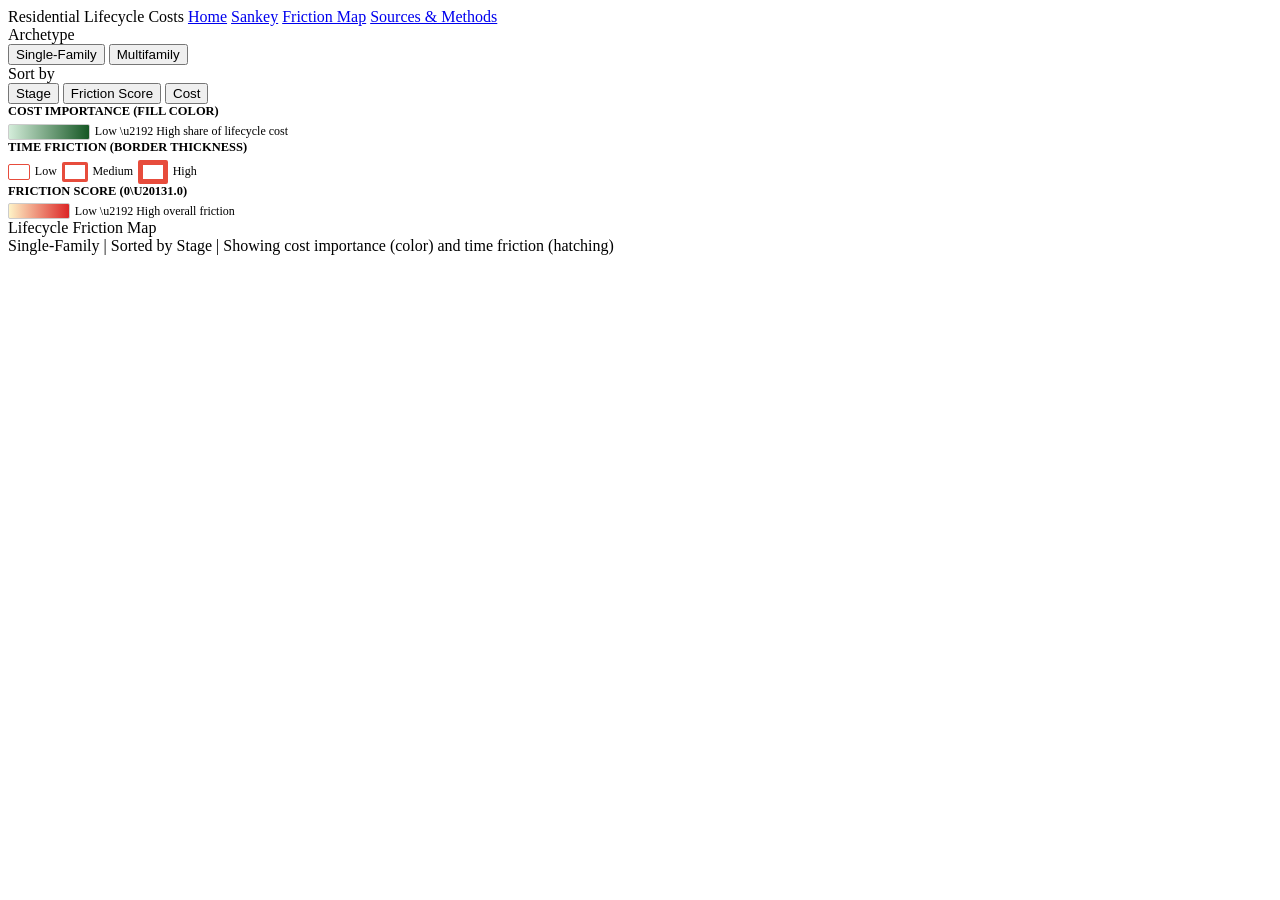
==== friction.html @ 0249438c "Add files via upload" ====
<!DOCTYPE html>
<html lang="en">
<head>
<meta charset="UTF-8">
<meta name="viewport" content="width=device-width, initial-scale=1.0">
<title>Lifecycle Friction Map | Residential Lifecycle Cost Explorer</title>
<link rel="stylesheet" href="assets/styles.css">
<style>
  .friction-wrapper { overflow-x: auto; }
  .friction-svg text { font-family: 'Segoe UI', system-ui, sans-serif; }
  .cell-rect { stroke: #fff; stroke-width: 1.5; cursor: pointer; transition: all 0.15s; }
  .cell-rect:hover { stroke: var(--primary); stroke-width: 2.5; }
  .hatch-overlay { pointer-events: none; }
  .axis-label { font-size: 11px; font-weight: 600; }
  .cell-label { font-size: 12px; fill: #fff; pointer-events: none; font-weight: 600; }
  .cell-label-dark { fill: #222; }
  .cell-sublabel { font-size: 10px; fill: rgba(255,255,255,0.85); pointer-events: none; }
  .cell-sublabel-dark { fill: rgba(0,0,0,0.65); }
  .stage-header { font-size: 13px; font-weight: 700; fill: #fff; }
  .friction-legend { display: flex; flex-wrap: wrap; gap: 1.5rem; margin-top: 1rem; }
  .friction-legend-section { display: flex; flex-direction: column; gap: 0.3rem; }
  .friction-legend-title { font-size: 0.78rem; font-weight: 700; color: var(--text-muted); text-transform: uppercase; }
</style>
</head>
<body>

<nav class="nav-bar">
  <span class="logo">Residential Lifecycle Costs</span>
  <a href="index.html">Home</a>
  <a href="sankey.html">Sankey</a>
  <a href="friction.html" class="active">Friction Map</a>
  <a href="sources.html">Sources &amp; Methods</a>
</nav>

<div class="controls">
  <div class="control-group">
    <label>Archetype</label>
    <div class="toggle-btn" role="radiogroup" aria-label="Building type">
      <button class="active" data-val="SF" role="radio" aria-checked="true">Single-Family</button>
      <button data-val="MF" role="radio" aria-checked="false">Multifamily</button>
    </div>
  </div>
  <div class="control-group">
    <label id="sortLabel">Sort by</label>
    <div class="toggle-btn" role="radiogroup" aria-labelledby="sortLabel">
      <button class="active" data-val="stage" role="radio" aria-checked="true">Stage</button>
      <button data-val="friction" role="radio" aria-checked="false">Friction Score</button>
      <button data-val="cost" role="radio" aria-checked="false">Cost</button>
    </div>
  </div>
</div>

<div class="main-content">
  <div class="stat-cards" id="frictionStats"></div>
  <div class="legend" id="frictionLegend">
    <div class="friction-legend-section">
      <div class="friction-legend-title">Cost Importance (Fill Color)</div>
      <div style="display:flex;align-items:center;gap:0.3rem">
        <div style="width:80px;height:14px;background:linear-gradient(to right,#d4edda,#155724);border-radius:2px;border:1px solid #ccc"></div>
        <span style="font-size:0.75rem">Low \u2192 High share of lifecycle cost</span>
      </div>
    </div>
    <div class="friction-legend-section">
      <div class="friction-legend-title">Time Friction (Border Thickness)</div>
      <div style="display:flex;align-items:center;gap:0.3rem">
        <div style="width:20px;height:14px;border:1px solid #e74c3c;border-radius:2px"></div><span style="font-size:0.75rem">Low</span>
        <div style="width:20px;height:14px;border:3px solid #e74c3c;border-radius:2px"></div><span style="font-size:0.75rem">Medium</span>
        <div style="width:20px;height:14px;border:5px solid #e74c3c;border-radius:2px"></div><span style="font-size:0.75rem">High</span>
      </div>
    </div>
    <div class="friction-legend-section">
      <div class="friction-legend-title">Friction Score (0\u20131.0)</div>
      <div style="display:flex;align-items:center;gap:0.3rem">
        <div style="width:60px;height:14px;background:linear-gradient(to right,#fef3c7,#dc2626);border-radius:2px;border:1px solid #ccc"></div>
        <span style="font-size:0.75rem">Low \u2192 High overall friction</span>
      </div>
    </div>
  </div>

  <div class="chart-container">
    <div class="chart-title">Lifecycle Friction Map</div>
    <div class="chart-subtitle" id="frictionSubtitle">Single-Family | Sorted by Stage | Showing cost importance (color) and time friction (hatching)</div>
    <div class="friction-wrapper" id="frictionChart"></div>
  </div>
</div>

<div class="tooltip" id="tooltip"></div>

<script src="assets/d3.v7.min.js"></script>
<script>
(function() {
  'use strict';

  let state = { archetype: 'SF', sort: 'stage' };
  let dataCache = {};
  const fmt = d3.format('$,.0f');
  const fmtPct = d3.format('.1f');

  const stageOrder = ['Development/Finance', 'Design', 'Permitting', 'Procurement', 'Construction', 'Commissioning', 'Operations'];
  const stageColorMap = {
    'Development/Finance': '#e74c3c', 'Design': '#e67e22', 'Permitting': '#f39c12',
    'Procurement': '#27ae60', 'Construction': '#2980b9', 'Commissioning': '#8e44ad', 'Operations': '#34495e'
  };

  // ===== Embedded Friction Data (no fetch needed) =====
  const EMBEDDED_FRICTION = {"SF":{"archetype":"SF","description":"Single-Family 2,200 ft\u00b2 wood-frame","total_cost_usd":1386470,"total_timeline_months":8,"friction_formula":"Friction = 0.30*norm(queue) + 0.30*norm(rework) + 0.20*norm(coordination) + 0.20*norm(uncertainty)","normalization":"min-max across all cells within archetype, scaled [0,1]","stages":["Development/Finance","Design","Permitting","Procurement","Construction","Commissioning","Operations"],"cells":[{"stage":"Development/Finance","process":"Land Acquisition","sub_process":"Site selection, appraisal, due diligence","cost_usd":80000,"cost_pct":5.8,"time_days":60,"time_pct":25.0,"friction_score":0.31,"friction_components":{"queue_time_days":14,"rework_rate":0.05,"handoffs_count":3,"coordination_score":2,"uncertainty":3},"provenance_id":["P001"],"notes":"Appraisal 2wk, title 2wk, survey 1wk, Phase I 3wk"},{"stage":"Development/Finance","process":"Construction Loan","sub_process":"Loan origination and underwriting","cost_usd":13000,"cost_pct":0.9,"time_days":45,"time_pct":18.8,"friction_score":0.37,"friction_components":{"queue_time_days":21,"rework_rate":0.10,"handoffs_count":4,"coordination_score":3,"uncertainty":2},"provenance_id":["P013"],"notes":"Bank underwriting, appraisal, commitment letter"},{"stage":"Development/Finance","process":"Mortgage Origination","sub_process":"Permanent loan application and closing","cost_usd":2500,"cost_pct":0.2,"time_days":45,"time_pct":18.8,"friction_score":0.34,"friction_components":{"queue_time_days":14,"rework_rate":0.08,"handoffs_count":5,"coordination_score":3,"uncertainty":2},"provenance_id":["P015"],"notes":"Application, underwriting, appraisal, closing"},{"stage":"Design","process":"Architectural Design","sub_process":"Plan selection, site adaptation, specifications","cost_usd":8000,"cost_pct":0.6,"time_days":30,"time_pct":12.5,"friction_score":0.25,"friction_components":{"queue_time_days":7,"rework_rate":0.15,"handoffs_count":3,"coordination_score":2,"uncertainty":2},"provenance_id":["P002"],"notes":"Production home plan license + site-specific modifications"},{"stage":"Design","process":"Engineering","sub_process":"Structural and MEP engineering","cost_usd":5000,"cost_pct":0.4,"time_days":21,"time_pct":8.8,"friction_score":0.22,"friction_components":{"queue_time_days":7,"rework_rate":0.10,"handoffs_count":3,"coordination_score":3,"uncertainty":2},"provenance_id":["P002"],"notes":"Foundation design, truss engineering, load calcs"},{"stage":"Design","process":"Energy Code Compliance","sub_process":"IECC compliance documentation, REScheck","cost_usd":2000,"cost_pct":0.1,"time_days":7,"time_pct":2.9,"friction_score":0.30,"friction_components":{"queue_time_days":3,"rework_rate":0.20,"handoffs_count":2,"coordination_score":2,"uncertainty":3},"provenance_id":["P002"],"notes":"Increasing complexity with code updates; 20% resubmittal rate"},{"stage":"Permitting","process":"Plan Review","sub_process":"Building dept plan check and corrections","cost_usd":4000,"cost_pct":0.3,"time_days":42,"time_pct":17.5,"friction_score":0.65,"friction_components":{"queue_time_days":28,"rework_rate":0.45,"handoffs_count":2,"coordination_score":2,"uncertainty":4},"provenance_id":["P003"],"notes":"40-60% first-submission rejection rate (NAHB). Major friction point."},{"stage":"Permitting","process":"Impact Fees","sub_process":"Fee calculation and payment","cost_usd":3500,"cost_pct":0.3,"time_days":14,"time_pct":5.8,"friction_score":0.14,"friction_components":{"queue_time_days":7,"rework_rate":0.05,"handoffs_count":2,"coordination_score":1,"uncertainty":2},"provenance_id":["P004"],"notes":"Usually straightforward payment once permit approved"},{"stage":"Permitting","process":"Utility Permits","sub_process":"Water, sewer, electric, gas connection approval","cost_usd":5500,"cost_pct":0.4,"time_days":28,"time_pct":11.7,"friction_score":0.38,"friction_components":{"queue_time_days":14,"rework_rate":0.10,"handoffs_count":4,"coordination_score":3,"uncertainty":3},"provenance_id":["P005"],"notes":"Multiple utility providers; scheduling coordination"},{"stage":"Permitting","process":"Environmental Review","sub_process":"Stormwater, erosion control, tree preservation","cost_usd":3000,"cost_pct":0.2,"time_days":21,"time_pct":8.8,"friction_score":0.30,"friction_components":{"queue_time_days":10,"rework_rate":0.08,"handoffs_count":2,"coordination_score":2,"uncertainty":3},"provenance_id":["P004"],"notes":"NPDES permit, SWPPP if required"},{"stage":"Procurement","process":"Subcontractor Selection","sub_process":"Bidding and contracting trades","cost_usd":0,"cost_pct":0,"time_days":21,"time_pct":8.8,"friction_score":0.31,"friction_components":{"queue_time_days":7,"rework_rate":0.05,"handoffs_count":8,"coordination_score":3,"uncertainty":3},"provenance_id":["P006"],"notes":"15-25 subs for typical SF; labor shortage = limited bids"},{"stage":"Procurement","process":"Material Ordering","sub_process":"Windows, HVAC, specialty items with lead times","cost_usd":0,"cost_pct":0,"time_days":28,"time_pct":11.7,"friction_score":0.40,"friction_components":{"queue_time_days":14,"rework_rate":0.05,"handoffs_count":4,"coordination_score":2,"uncertainty":4},"provenance_id":["P006"],"notes":"Windows 4-12wk, HVAC 4-10wk, electrical panels 6-20wk lead"},{"stage":"Construction","process":"Site Work & Foundation","sub_process":"Grading, utilities, slab pour","cost_usd":42000,"cost_pct":3.0,"time_days":21,"time_pct":8.8,"friction_score":0.24,"friction_components":{"queue_time_days":5,"rework_rate":0.05,"handoffs_count":3,"coordination_score":2,"uncertainty":3},"provenance_id":["P006","P001"],"notes":"Weather-sensitive; inspection at footing and slab"},{"stage":"Construction","process":"Framing","sub_process":"Floor, wall, roof framing and sheathing","cost_usd":55000,"cost_pct":4.0,"time_days":21,"time_pct":8.8,"friction_score":0.18,"friction_components":{"queue_time_days":5,"rework_rate":0.04,"handoffs_count":3,"coordination_score":2,"uncertainty":2},"provenance_id":["P007"],"notes":"Framing inspection; 70-80% first-pass rate"},{"stage":"Construction","process":"Roofing","sub_process":"Shingle installation and flashing","cost_usd":12000,"cost_pct":0.9,"time_days":7,"time_pct":2.9,"friction_score":0.10,"friction_components":{"queue_time_days":5,"rework_rate":0.03,"handoffs_count":2,"coordination_score":1,"uncertainty":2},"provenance_id":["P008"],"notes":"Weather-dependent; usually single-trade"},{"stage":"Construction","process":"MEP Rough-In","sub_process":"Plumbing, electrical, HVAC ductwork/piping","cost_usd":48000,"cost_pct":3.5,"time_days":28,"time_pct":11.7,"friction_score":0.45,"friction_components":{"queue_time_days":10,"rework_rate":0.08,"handoffs_count":6,"coordination_score":4,"uncertainty":3},"provenance_id":["P009"],"notes":"3 trades in same walls/ceilings; highest coordination need. 75-85% pass rate."},{"stage":"Construction","process":"Insulation & Drywall","sub_process":"Insulation, drywall hang, tape, texture","cost_usd":18000,"cost_pct":1.3,"time_days":14,"time_pct":5.8,"friction_score":0.18,"friction_components":{"queue_time_days":5,"rework_rate":0.05,"handoffs_count":3,"coordination_score":2,"uncertainty":2},"provenance_id":["P010"],"notes":"Energy inspection before drywall; sequential dependency"},{"stage":"Construction","process":"Interior Finishes","sub_process":"Cabinets, counters, flooring, trim, paint, fixtures","cost_usd":55000,"cost_pct":4.0,"time_days":35,"time_pct":14.6,"friction_score":0.33,"friction_components":{"queue_time_days":10,"rework_rate":0.07,"handoffs_count":8,"coordination_score":3,"uncertainty":2},"provenance_id":["P010"],"notes":"Many trades; customer selections; damage from subsequent trades"},{"stage":"Construction","process":"Exterior Finishes","sub_process":"Siding, windows, doors, garage door, driveway","cost_usd":20000,"cost_pct":1.4,"time_days":14,"time_pct":5.8,"friction_score":0.19,"friction_components":{"queue_time_days":5,"rework_rate":0.04,"handoffs_count":3,"coordination_score":2,"uncertainty":2},"provenance_id":["P008"],"notes":"Weather-sensitive; window lead times critical path"},{"stage":"Commissioning","process":"Final MEP","sub_process":"Fixture installation, HVAC startup, testing","cost_usd":8000,"cost_pct":0.6,"time_days":14,"time_pct":5.8,"friction_score":0.35,"friction_components":{"queue_time_days":5,"rework_rate":0.10,"handoffs_count":4,"coordination_score":3,"uncertainty":3},"provenance_id":["P009"],"notes":"HVAC commissioning, electrical panel trim-out"},{"stage":"Commissioning","process":"Final Inspections","sub_process":"Building dept final, CO issuance","cost_usd":500,"cost_pct":0.0,"time_days":14,"time_pct":5.8,"friction_score":0.58,"friction_components":{"queue_time_days":7,"rework_rate":0.25,"handoffs_count":3,"coordination_score":3,"uncertainty":4},"provenance_id":["P003"],"notes":"65-80% first-pass final inspection rate. Major gating event."},{"stage":"Commissioning","process":"Punch List","sub_process":"Deficiency correction and customer walkthrough","cost_usd":3000,"cost_pct":0.2,"time_days":14,"time_pct":5.8,"friction_score":0.36,"friction_components":{"queue_time_days":3,"rework_rate":0.30,"handoffs_count":5,"coordination_score":3,"uncertainty":2},"provenance_id":["P021"],"notes":"Average 20-50 punch items per home; 85-95% have at least one claim"},{"stage":"Operations","process":"Property Tax","sub_process":"Annual assessment, payment, appeals","cost_usd":138600,"cost_pct":10.0,"time_days":365,"time_pct":100,"friction_score":0.18,"friction_components":{"queue_time_days":30,"rework_rate":0.05,"handoffs_count":1,"coordination_score":1,"uncertainty":3},"provenance_id":["P018"],"notes":"Assessment appeals possible; reassessment uncertainty"},{"stage":"Operations","process":"Insurance","sub_process":"Annual renewal, claims processing","cost_usd":72000,"cost_pct":5.2,"time_days":365,"time_pct":100,"friction_score":0.19,"friction_components":{"queue_time_days":14,"rework_rate":0.03,"handoffs_count":2,"coordination_score":1,"uncertainty":3},"provenance_id":["P019"],"notes":"Rate volatility; claim disputes if damage occurs"},{"stage":"Operations","process":"Routine Maintenance","sub_process":"Preventive maintenance, minor repairs","cost_usd":126000,"cost_pct":9.1,"time_days":365,"time_pct":100,"friction_score":0.28,"friction_components":{"queue_time_days":14,"rework_rate":0.10,"handoffs_count":3,"coordination_score":2,"uncertainty":3},"provenance_id":["P021"],"notes":"Contractor availability 2-6wk wait; coordination for larger jobs"},{"stage":"Operations","process":"Capital Replacements","sub_process":"Roof, HVAC, water heater, appliances, etc.","cost_usd":44600,"cost_pct":3.2,"time_days":0,"time_pct":0,"friction_score":0.42,"friction_components":{"queue_time_days":21,"rework_rate":0.05,"handoffs_count":4,"coordination_score":3,"uncertainty":4},"provenance_id":["P022","P023","P024","P025","P026","P027"],"notes":"Timing uncertainty; emergency vs planned; permit requirements for some"},{"stage":"Operations","process":"Utilities","sub_process":"Ongoing utility management","cost_usd":78000,"cost_pct":5.6,"time_days":365,"time_pct":100,"friction_score":0.06,"friction_components":{"queue_time_days":3,"rework_rate":0.01,"handoffs_count":1,"coordination_score":1,"uncertainty":2},"provenance_id":["P020"],"notes":"Low friction; automated billing; rate uncertainty only"},{"stage":"Operations","process":"HOA / Community","sub_process":"Dues, architectural review, governance","cost_usd":18000,"cost_pct":1.3,"time_days":365,"time_pct":100,"friction_score":0.21,"friction_components":{"queue_time_days":30,"rework_rate":0.10,"handoffs_count":2,"coordination_score":2,"uncertainty":2},"provenance_id":["P028"],"notes":"Architectural modification approval 30-60 days; disputes possible"}]},"MF":{"archetype":"MF","description":"Multifamily 100-unit garden-style, 3-story wood-frame (per unit)","total_cost_usd":949100,"total_timeline_months":18,"friction_formula":"Friction = 0.30*norm(queue) + 0.30*norm(rework) + 0.20*norm(coordination) + 0.20*norm(uncertainty)","normalization":"min-max across all cells within archetype, scaled [0,1]","stages":["Development/Finance","Design","Permitting","Procurement","Construction","Commissioning","Operations"],"cells":[{"stage":"Development/Finance","process":"Land Acquisition","sub_process":"Site selection, due diligence, entitlement analysis","cost_usd":30000,"cost_pct":3.2,"time_days":90,"time_pct":16.7,"friction_score":0.45,"friction_components":{"queue_time_days":21,"rework_rate":0.08,"handoffs_count":5,"coordination_score":4,"uncertainty":4},"provenance_id":["P101"],"notes":"Environmental, geotech, market study, title, survey"},{"stage":"Development/Finance","process":"Zoning / Entitlement","sub_process":"Land use approval, site plan review, community meetings","cost_usd":5000,"cost_pct":0.5,"time_days":120,"time_pct":22.2,"friction_score":0.78,"friction_components":{"queue_time_days":60,"rework_rate":0.25,"handoffs_count":6,"coordination_score":5,"uncertainty":5},"provenance_id":["P106"],"notes":"Highest friction: NIMBY opposition, multiple hearings, agency coordination. 6-14mo typical."},{"stage":"Development/Finance","process":"Construction Loan","sub_process":"Loan origination and underwriting","cost_usd":15000,"cost_pct":1.6,"time_days":60,"time_pct":11.1,"friction_score":0.41,"friction_components":{"queue_time_days":21,"rework_rate":0.15,"handoffs_count":6,"coordination_score":4,"uncertainty":3},"provenance_id":["P117"],"notes":"Bank underwriting, appraisal, market study, environmental clearance"},{"stage":"Design","process":"Architecture","sub_process":"Schematic design through construction documents","cost_usd":8000,"cost_pct":0.8,"time_days":60,"time_pct":11.1,"friction_score":0.39,"friction_components":{"queue_time_days":14,"rework_rate":0.20,"handoffs_count":5,"coordination_score":4,"uncertainty":3},"provenance_id":["P103"],"notes":"Unit mix optimization, code compliance, ADA/FHA requirements"},{"stage":"Design","process":"Structural Engineering","sub_process":"Structural design and calculations","cost_usd":3000,"cost_pct":0.3,"time_days":30,"time_pct":5.6,"friction_score":0.24,"friction_components":{"queue_time_days":7,"rework_rate":0.12,"handoffs_count":3,"coordination_score":3,"uncertainty":2},"provenance_id":["P103"],"notes":"Wood-frame 3-story; seismic/wind per IBC"},{"stage":"Design","process":"MEP Engineering","sub_process":"Mechanical, electrical, plumbing, fire protection design","cost_usd":4000,"cost_pct":0.4,"time_days":30,"time_pct":5.6,"friction_score":0.35,"friction_components":{"queue_time_days":7,"rework_rate":0.15,"handoffs_count":4,"coordination_score":4,"uncertainty":3},"provenance_id":["P103"],"notes":"100-unit systems more complex than SF; fire sprinkler design"},{"stage":"Design","process":"Civil / Landscape","sub_process":"Site civil, stormwater, landscape architecture","cost_usd":2000,"cost_pct":0.2,"time_days":21,"time_pct":3.9,"friction_score":0.22,"friction_components":{"queue_time_days":7,"rework_rate":0.10,"handoffs_count":3,"coordination_score":3,"uncertainty":2},"provenance_id":["P103"],"notes":"Stormwater management, parking layout, ADA site access"},{"stage":"Permitting","process":"Plan Review","sub_process":"Building dept comprehensive plan check","cost_usd":3000,"cost_pct":0.3,"time_days":90,"time_pct":16.7,"friction_score":0.82,"friction_components":{"queue_time_days":60,"rework_rate":0.55,"handoffs_count":4,"coordination_score":3,"uncertainty":5},"provenance_id":["P104"],"notes":"25-45% first-pass approval rate for MF. 2-4 review cycles typical. Highest friction."},{"stage":"Permitting","process":"Impact Fees","sub_process":"Fee calculation, negotiation, payment","cost_usd":5000,"cost_pct":0.5,"time_days":30,"time_pct":5.6,"friction_score":0.19,"friction_components":{"queue_time_days":14,"rework_rate":0.05,"handoffs_count":3,"coordination_score":2,"uncertainty":3},"provenance_id":["P105"],"notes":"Multiple fee types; some negotiable; high variability by jurisdiction"},{"stage":"Permitting","process":"Environmental Review","sub_process":"NEPA/state environmental clearance","cost_usd":3000,"cost_pct":0.3,"time_days":60,"time_pct":11.1,"friction_score":0.48,"friction_components":{"queue_time_days":30,"rework_rate":0.15,"handoffs_count":4,"coordination_score":4,"uncertainty":4},"provenance_id":["P106"],"notes":"Categorical exclusion to full EIR; 6-18mo for full review"},{"stage":"Permitting","process":"Utility Permits","sub_process":"Water, sewer, electric, gas, telecom connections","cost_usd":2000,"cost_pct":0.2,"time_days":45,"time_pct":8.3,"friction_score":0.40,"friction_components":{"queue_time_days":21,"rework_rate":0.12,"handoffs_count":5,"coordination_score":4,"uncertainty":3},"provenance_id":["P107"],"notes":"Multiple utility providers; capacity analysis; main extensions"},{"stage":"Permitting","process":"Fire / Life Safety","sub_process":"Fire marshal review, NFPA compliance","cost_usd":2000,"cost_pct":0.2,"time_days":45,"time_pct":8.3,"friction_score":0.52,"friction_components":{"queue_time_days":21,"rework_rate":0.30,"handoffs_count":3,"coordination_score":3,"uncertainty":4},"provenance_id":["P104"],"notes":"Sprinkler, alarm, egress review; 30% correction rate typical"},{"stage":"Procurement","process":"GC Selection","sub_process":"GC bidding, negotiation, contract","cost_usd":0,"cost_pct":0,"time_days":45,"time_pct":8.3,"friction_score":0.28,"friction_components":{"queue_time_days":14,"rework_rate":0.10,"handoffs_count":5,"coordination_score":3,"uncertainty":3},"provenance_id":["P108"],"notes":"Competitive bidding; GMP or lump-sum; 2-3 qualified GCs"},{"stage":"Procurement","process":"Subcontractor Buyout","sub_process":"Trade contractor bidding and contracting","cost_usd":0,"cost_pct":0,"time_days":60,"time_pct":11.1,"friction_score":0.47,"friction_components":{"queue_time_days":14,"rework_rate":0.15,"handoffs_count":15,"coordination_score":4,"uncertainty":4},"provenance_id":["P108"],"notes":"30-60 subcontractors; labor shortage limits competition"},{"stage":"Procurement","process":"Material Procurement","sub_process":"Long-lead material ordering","cost_usd":0,"cost_pct":0,"time_days":60,"time_pct":11.1,"friction_score":0.42,"friction_components":{"queue_time_days":28,"rework_rate":0.08,"handoffs_count":8,"coordination_score":3,"uncertainty":4},"provenance_id":["P108"],"notes":"Bulk windows, appliances, HVAC, electrical; 4-16wk lead times"},{"stage":"Construction","process":"Site Work & Utilities","sub_process":"Mass grading, underground utilities, paving base","cost_usd":20000,"cost_pct":2.1,"time_days":60,"time_pct":11.1,"friction_score":0.27,"friction_components":{"queue_time_days":10,"rework_rate":0.05,"handoffs_count":5,"coordination_score":3,"uncertainty":3},"provenance_id":["P102","P108"],"notes":"Weather-sensitive; utility coordination with public agencies"},{"stage":"Construction","process":"Foundation","sub_process":"Footings and slab-on-grade per building","cost_usd":15000,"cost_pct":1.6,"time_days":45,"time_pct":8.3,"friction_score":0.17,"friction_components":{"queue_time_days":7,"rework_rate":0.03,"handoffs_count":3,"coordination_score":2,"uncertainty":2},"provenance_id":["P108"],"notes":"Concrete work; inspection at footing and pre-pour"},{"stage":"Construction","process":"Structural Framing","sub_process":"3-story wood framing, sheathing, trusses","cost_usd":30000,"cost_pct":3.2,"time_days":90,"time_pct":16.7,"friction_score":0.26,"friction_components":{"queue_time_days":10,"rework_rate":0.05,"handoffs_count":6,"coordination_score":3,"uncertainty":2},"provenance_id":["P109"],"notes":"Multiple buildings phased; framing crew critical path"},{"stage":"Construction","process":"Building Envelope","sub_process":"Roofing, siding, windows, waterproofing","cost_usd":18000,"cost_pct":1.9,"time_days":45,"time_pct":8.3,"friction_score":0.19,"friction_components":{"queue_time_days":7,"rework_rate":0.04,"handoffs_count":4,"coordination_score":2,"uncertainty":2},"provenance_id":["P110"],"notes":"Weather-sensitive; window delivery critical"},{"stage":"Construction","process":"MEP Rough-In","sub_process":"Plumbing, electrical, HVAC, fire sprinkler","cost_usd":35000,"cost_pct":3.7,"time_days":60,"time_pct":11.1,"friction_score":0.55,"friction_components":{"queue_time_days":14,"rework_rate":0.10,"handoffs_count":8,"coordination_score":5,"uncertainty":3},"provenance_id":["P111"],"notes":"4 trades in shared spaces; BIM clash detection helps. Highest construction friction."},{"stage":"Construction","process":"Interior Build-Out","sub_process":"Drywall, paint, flooring, cabinets, counters, fixtures","cost_usd":40000,"cost_pct":4.2,"time_days":75,"time_pct":13.9,"friction_score":0.38,"friction_components":{"queue_time_days":10,"rework_rate":0.08,"handoffs_count":10,"coordination_score":4,"uncertainty":2},"provenance_id":["P112"],"notes":"100 units phased; many simultaneous trades; damage protection"},{"stage":"Construction","process":"Common Areas","sub_process":"Lobbies, leasing office, fitness, amenities","cost_usd":15000,"cost_pct":1.6,"time_days":45,"time_pct":8.3,"friction_score":0.26,"friction_components":{"queue_time_days":7,"rework_rate":0.06,"handoffs_count":6,"coordination_score":3,"uncertainty":2},"provenance_id":["P113"],"notes":"Custom finishes; owner selections; timing with lease-up"},{"stage":"Construction","process":"Parking & Landscape","sub_process":"Surface parking, curbing, irrigation, planting","cost_usd":12000,"cost_pct":1.3,"time_days":30,"time_pct":5.6,"friction_score":0.14,"friction_components":{"queue_time_days":5,"rework_rate":0.03,"handoffs_count":3,"coordination_score":2,"uncertainty":2},"provenance_id":["P114"],"notes":"Final phase; weather-dependent; seasonal planting"},{"stage":"Commissioning","process":"MEP Testing","sub_process":"HVAC balancing, electrical testing, plumbing pressure test","cost_usd":2000,"cost_pct":0.2,"time_days":30,"time_pct":5.6,"friction_score":0.40,"friction_components":{"queue_time_days":10,"rework_rate":0.15,"handoffs_count":5,"coordination_score":4,"uncertainty":3},"provenance_id":["P111"],"notes":"100-unit testing; phased building-by-building"},{"stage":"Commissioning","process":"Fire / Life Safety Testing","sub_process":"Sprinkler flow test, alarm test, smoke control","cost_usd":1000,"cost_pct":0.1,"time_days":14,"time_pct":2.6,"friction_score":0.47,"friction_components":{"queue_time_days":7,"rework_rate":0.20,"handoffs_count":3,"coordination_score":3,"uncertainty":4},"provenance_id":["P104"],"notes":"Fire marshal acceptance; 20% failure rate on first test"},{"stage":"Commissioning","process":"Building Inspections (CO)","sub_process":"Final inspections, certificate of occupancy","cost_usd":500,"cost_pct":0.1,"time_days":30,"time_pct":5.6,"friction_score":0.68,"friction_components":{"queue_time_days":14,"rework_rate":0.30,"handoffs_count":4,"coordination_score":3,"uncertainty":5},"provenance_id":["P104"],"notes":"Multi-department sign-off; phased COs per building; 30% correction rate"},{"stage":"Commissioning","process":"Punch List","sub_process":"Unit-by-unit deficiency correction, turnover","cost_usd":3000,"cost_pct":0.3,"time_days":30,"time_pct":5.6,"friction_score":0.42,"friction_components":{"queue_time_days":5,"rework_rate":0.35,"handoffs_count":8,"coordination_score":4,"uncertainty":2},"provenance_id":["P125"],"notes":"100 units \u00d7 20-40 items each; significant coordination"},{"stage":"Operations","process":"Property Management","sub_process":"Day-to-day operations, leasing, tenant relations","cost_usd":111000,"cost_pct":11.7,"time_days":365,"time_pct":100,"friction_score":0.22,"friction_components":{"queue_time_days":7,"rework_rate":0.05,"handoffs_count":3,"coordination_score":3,"uncertainty":2},"provenance_id":["P120","P121"],"notes":"Ongoing; staff turnover, compliance, vendor management"},{"stage":"Operations","process":"Property Tax","sub_process":"Annual assessment, payment, abatement maintenance","cost_usd":60000,"cost_pct":6.3,"time_days":365,"time_pct":100,"friction_score":0.24,"friction_components":{"queue_time_days":30,"rework_rate":0.08,"handoffs_count":2,"coordination_score":2,"uncertainty":3},"provenance_id":["P122"],"notes":"Reassessment risk; appeal process; abatement compliance"},{"stage":"Operations","process":"Insurance","sub_process":"Annual renewal, claims management","cost_usd":27000,"cost_pct":2.8,"time_days":365,"time_pct":100,"friction_score":0.28,"friction_components":{"queue_time_days":14,"rework_rate":0.05,"handoffs_count":2,"coordination_score":2,"uncertainty":4},"provenance_id":["P123"],"notes":"Rate volatility; coverage disputes; Sun Belt hurricane risk"},{"stage":"Operations","process":"Maintenance & Repairs","sub_process":"Routine repairs, service requests, preventive maintenance","cost_usd":45000,"cost_pct":4.7,"time_days":365,"time_pct":100,"friction_score":0.28,"friction_components":{"queue_time_days":7,"rework_rate":0.10,"handoffs_count":4,"coordination_score":3,"uncertainty":3},"provenance_id":["P125"],"notes":"In-house staff + contractors; work order management"},{"stage":"Operations","process":"Unit Turnover","sub_process":"Make-ready, marketing, re-leasing vacant units","cost_usd":24000,"cost_pct":2.5,"time_days":365,"time_pct":100,"friction_score":0.33,"friction_components":{"queue_time_days":14,"rework_rate":0.15,"handoffs_count":5,"coordination_score":3,"uncertainty":3},"provenance_id":["P126"],"notes":"~50% annual turnover; 2-3 week make-ready per unit"},{"stage":"Operations","process":"Capital Replacements","sub_process":"Major system replacements across 100 units","cost_usd":36500,"cost_pct":3.8,"time_days":0,"time_pct":0,"friction_score":0.45,"friction_components":{"queue_time_days":21,"rework_rate":0.05,"handoffs_count":5,"coordination_score":4,"uncertainty":4},"provenance_id":["P129","P130","P131","P132","P133","P134","P135","P136"],"notes":"Phased replacements; reserve fund management; tenant coordination"}]}};

  async function loadFriction(arch) {
    if (dataCache[arch]) return dataCache[arch];
    const d = EMBEDDED_FRICTION[arch];
    if (!d) throw new Error(`No friction data for ${arch}`);
    dataCache[arch] = d;
    return d;
  }

  // Cost color scale (green intensity)
  const costColor = d3.scaleSequential(d3.interpolateGreens).domain([0, 20]);
  // Friction color scale (yellow to red)
  const frictionColor = d3.scaleSequential(d3.interpolateYlOrRd).domain([0, 1]);

  async function render() {
    let data;
    try {
      data = await loadFriction(state.archetype);
    } catch (err) {
      const container = document.getElementById('frictionChart');
      container.innerHTML = '<div style="padding:2rem;color:#e74c3c;text-align:center">' +
        '<h3>Failed to load data</h3>' +
        '<p style="color:#666;margin-top:0.5rem">Error: ' + err.message + '</p>' +
        '<p style="color:#666;margin-top:0.5rem">If you opened this file directly, you need a local web server. ' +
        'Run <code>python -m http.server 8000</code> in this folder and open <code>http://localhost:8000</code></p></div>';
      return;
    }
    try {
    let cells = [...data.cells];

    // Sort
    if (state.sort === 'friction') {
      cells.sort((a, b) => b.friction_score - a.friction_score);
    } else if (state.sort === 'cost') {
      cells.sort((a, b) => b.cost_usd - a.cost_usd);
    } else {
      cells.sort((a, b) => stageOrder.indexOf(a.stage) - stageOrder.indexOf(b.stage));
    }

    // Stats
    const topFriction = cells.slice().sort((a, b) => b.friction_score - a.friction_score)[0];
    const totalCost = data.total_cost_usd;
    const maxQueueDays = d3.max(cells, d => d.friction_components.queue_time_days);
    const avgFriction = d3.mean(cells, d => d.friction_score);

    document.getElementById('frictionStats').innerHTML = `
      <div class="stat-card">
        <div class="stat-label">Highest Friction</div>
        <div class="stat-value">${topFriction.process}</div>
        <div class="stat-sub">Score: ${fmtPct(topFriction.friction_score * 100)}% | ${topFriction.stage}</div>
      </div>
      <div class="stat-card">
        <div class="stat-label">Avg Friction Score</div>
        <div class="stat-value">${fmtPct(avgFriction * 100)}%</div>
        <div class="stat-sub">Across ${cells.length} processes</div>
      </div>
      <div class="stat-card">
        <div class="stat-label">Max Queue Time</div>
        <div class="stat-value">${maxQueueDays} days</div>
        <div class="stat-sub">Longest single wait period</div>
      </div>
      <div class="stat-card">
        <div class="stat-label">Total Lifecycle Cost</div>
        <div class="stat-value">${fmt(totalCost)}</div>
        <div class="stat-sub">30-year ${state.archetype === 'MF' ? 'per unit' : 'per home'}</div>
      </div>
    `;

    const archLabel = state.archetype === 'SF' ? 'Single-Family' : 'Multifamily (per unit)';
    document.getElementById('frictionSubtitle').textContent =
      `${archLabel} | Sorted by ${state.sort} | Color=cost importance, Border=time friction, Fill opacity=friction score`;

    // ===== Build Grid with D3 =====
    const container = document.getElementById('frictionChart');
    container.innerHTML = '';

    const margin = { top: 5, right: 20, bottom: 20, left: 5 };
    const cellW = 220;
    const cellH = 84;
    const gap = 3;

    // Group by stage
    const grouped = d3.group(cells, d => d.stage);
    let cols = stageOrder.map(s => ({
      stage: s,
      cells: state.sort === 'stage' ? (grouped.get(s) || []) : []
    }));

    if (state.sort !== 'stage') {
      // Single column sorted list
      cols = [{ stage: 'All (sorted by ' + state.sort + ')', cells: cells }];
    }

    const maxRows = d3.max(cols, c => c.cells.length) || cells.length;
    const numCols = cols.length;
    const svgW = numCols * (cellW + gap) + margin.left + margin.right;
    const svgH = (maxRows + 1) * (cellH + gap) + margin.top + margin.bottom + 30;

    const svg = d3.select(container).append('svg')
      .attr('width', svgW)
      .attr('height', svgH)
      .attr('class', 'friction-svg');

    // Defs for hatching pattern
    const defs = svg.append('defs');
    for (let i = 1; i <= 5; i++) {
      const pattern = defs.append('pattern')
        .attr('id', `hatch${i}`)
        .attr('patternUnits', 'userSpaceOnUse')
        .attr('width', 6).attr('height', 6);
      pattern.append('line')
        .attr('x1', 0).attr('y1', 0).attr('x2', 6).attr('y2', 6)
        .attr('stroke', 'rgba(0,0,0,0.15)')
        .attr('stroke-width', i * 0.4);
    }

    const g = svg.append('g').attr('transform', `translate(${margin.left},${margin.top})`);

    // Column headers
    cols.forEach((col, ci) => {
      const x = ci * (cellW + gap);
      g.append('rect')
        .attr('x', x).attr('y', 0)
        .attr('width', cellW).attr('height', 28)
        .attr('rx', 4)
        .attr('fill', stageColorMap[col.stage] || '#2c3e50');
      g.append('text')
        .attr('class', 'stage-header')
        .attr('x', x + cellW / 2).attr('y', 18)
        .attr('text-anchor', 'middle')
        .text(col.stage);
    });

    // Cells
    const tooltip = document.getElementById('tooltip');
    let frictionHideTimer;
    tooltip.addEventListener('mouseenter', () => clearTimeout(frictionHideTimer));
    tooltip.addEventListener('mouseleave', () => tooltip.classList.remove('show'));
    const maxCostPct = d3.max(cells, d => d.cost_pct) || 1;

    cols.forEach((col, ci) => {
      col.cells.forEach((cell, ri) => {
        const x = ci * (cellW + gap);
        const y = 34 + ri * (cellH + gap);

        // Friction score -> fill opacity blend
        const costIntensity = Math.min(cell.cost_pct / maxCostPct, 1);
        const frictionBorder = Math.max(1, cell.friction_score * 6);
        const bgColor = frictionColor(cell.friction_score);
        const textDark = cell.friction_score < 0.55;

        // Main rect
        g.append('rect')
          .attr('class', 'cell-rect')
          .attr('x', x).attr('y', y)
          .attr('width', cellW).attr('height', cellH)
          .attr('rx', 4)
          .attr('fill', bgColor)
          .attr('stroke', stageColorMap[cell.stage] || '#666')
          .attr('stroke-width', frictionBorder)
          .on('mouseover', (e) => {
            const fc = cell.friction_components;
            tooltip.innerHTML = `
              <div class="tt-title">${cell.process}</div>
              <div style="font-size:0.75rem;color:#adb5bd;margin-bottom:0.3rem">${cell.stage} | ${cell.sub_process}</div>
              <div class="tt-row"><span class="tt-label">Cost</span><span class="tt-val">${fmt(cell.cost_usd)} (${fmtPct(cell.cost_pct)}%)</span></div>
              <div class="tt-row"><span class="tt-label">Duration</span><span class="tt-val">${cell.time_days} days</span></div>
              <div class="tt-row"><span class="tt-label">Friction Score</span><span class="tt-val" style="color:#fbbf24">${fmtPct(cell.friction_score * 100)}%</span></div>
              <hr style="border-color:rgba(255,255,255,0.1);margin:0.4rem 0">
              <div class="tt-row"><span class="tt-label">Queue Time</span><span class="tt-val">${fc.queue_time_days} days</span></div>
              <div class="tt-row"><span class="tt-label">Rework Rate</span><span class="tt-val">${fmtPct(fc.rework_rate * 100)}%</span></div>
              <div class="tt-row"><span class="tt-label">Handoffs</span><span class="tt-val">${fc.handoffs_count}</span></div>
              <div class="tt-row"><span class="tt-label">Coordination</span><span class="tt-val">${fc.coordination_score}/5</span></div>
              <div class="tt-row"><span class="tt-label">Uncertainty</span><span class="tt-val">${fc.uncertainty}/5</span></div>
              ${cell.notes ? `<div style="margin-top:0.4rem;font-size:0.72rem;color:#adb5bd">${cell.notes}</div>` : ''}
              <div class="tt-method" style="pointer-events:auto;cursor:pointer" onclick="goProvenance(${JSON.stringify(cell.provenance_id)})">&#9432; View sources &amp; method</div>
            `;
            tooltip.classList.add('show');
          })
          .on('mousemove', (e) => {
            tooltip.style.left = (e.clientX + 12) + 'px';
            tooltip.style.top = (e.clientY + 2) + 'px';
          })
          .on('mouseout', () => {
            frictionHideTimer = setTimeout(() => tooltip.classList.remove('show'), 500);
          })
          .on('click', () => goProvenance(cell.provenance_id));

        // Cost importance bar (bottom edge)
        g.append('rect')
          .attr('x', x + 2).attr('y', y + cellH - 6)
          .attr('width', (cellW - 4) * costIntensity).attr('height', 4)
          .attr('rx', 2)
          .attr('fill', d3.interpolateGreens(0.3 + costIntensity * 0.6))
          .style('pointer-events', 'none');

        // Process label
        g.append('text')
          .attr('class', `cell-label ${textDark ? 'cell-label-dark' : ''}`)
          .attr('x', x + 8).attr('y', y + 22)
          .text(cell.process);

        // Cost + friction sublabels
        g.append('text')
          .attr('class', `cell-sublabel ${textDark ? 'cell-sublabel-dark' : ''}`)
          .attr('x', x + 8).attr('y', y + 38)
          .text(`${fmt(cell.cost_usd)} | ${cell.time_days}d | Friction: ${fmtPct(cell.friction_score * 100)}%`);

        // Rework indicator
        if (cell.friction_components.rework_rate > 0.15) {
          g.append('text')
            .attr('x', x + cellW - 8).attr('y', y + 22)
            .attr('text-anchor', 'end')
            .attr('font-size', '10px')
            .attr('fill', textDark ? '#c0392b' : '#fca5a5')
            .text(`\u26A0 ${fmtPct(cell.friction_components.rework_rate * 100)}% rework`);
        }

        // Queue time indicator
        if (cell.friction_components.queue_time_days > 20) {
          g.append('text')
            .attr('x', x + cellW - 8).attr('y', y + 38)
            .attr('text-anchor', 'end')
            .attr('font-size', '9px')
            .attr('fill', textDark ? '#7c3aed' : '#c4b5fd')
            .text(`\u23F3 ${cell.friction_components.queue_time_days}d queue`);
        }
      });
    });
    } catch (renderErr) {
      console.error('Friction render error:', renderErr);
      const container = document.getElementById('frictionChart');
      container.innerHTML = '<div style="padding:2rem;color:#e74c3c;text-align:center">' +
        '<h3>Rendering Error</h3>' +
        '<p style="color:#666;margin-top:0.5rem">' + renderErr.message + '</p>' +
        '<p style="color:#888;font-size:0.8rem;margin-top:0.5rem">' + renderErr.stack + '</p></div>';
    }
  }

  window.goProvenance = function(ids) {
    if (!ids || ids.length === 0) return;
    const id = Array.isArray(ids) ? ids[0] : ids;
    window.open(`sources.html#${id}`, '_blank');
  };

  // Toggles
  document.querySelectorAll('.toggle-btn').forEach(group => {
    group.querySelectorAll('button').forEach(btn => {
      btn.addEventListener('click', () => {
        group.querySelectorAll('button').forEach(b => {
          b.classList.remove('active');
          b.setAttribute('aria-checked', 'false');
        });
        btn.classList.add('active');
        btn.setAttribute('aria-checked', 'true');
        const val = btn.dataset.val;
        if (val === 'SF' || val === 'MF') state.archetype = val;
        else state.sort = val;
        render();
      });
    });
  });

  render();
})();
</script>
</body>
</html>
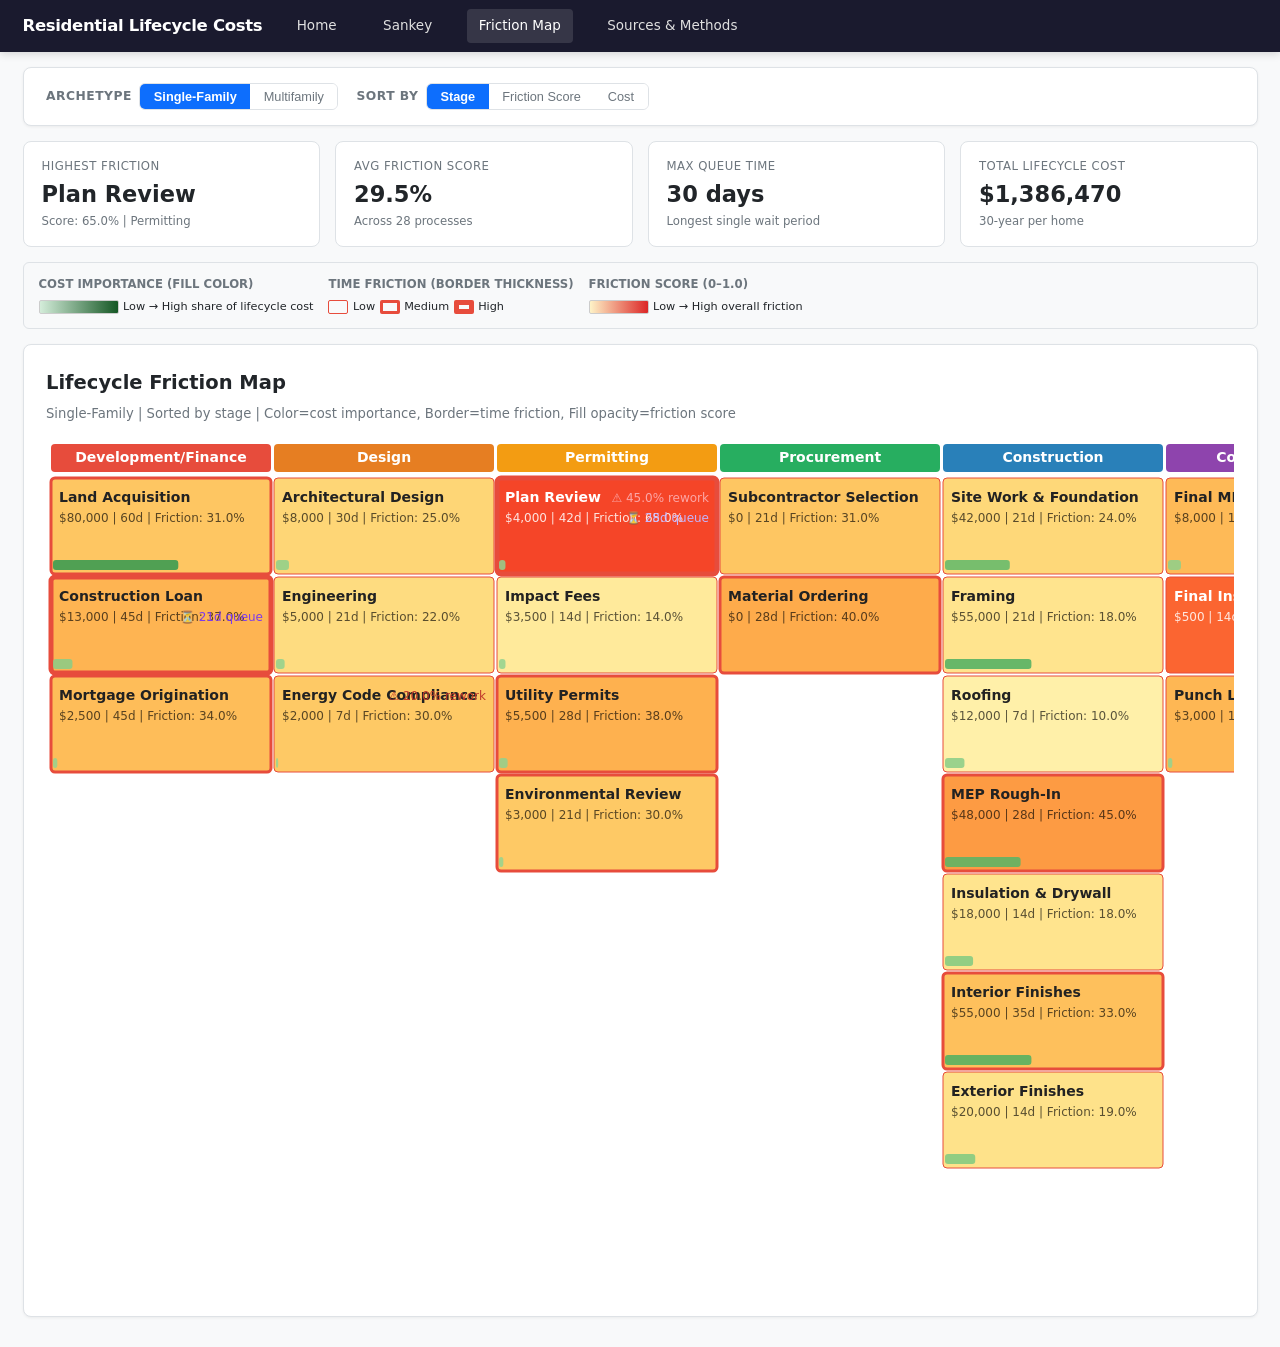
==== commit b96a946a: "Add files via upload" ====
--- a/friction.html
+++ b/friction.html
@@ -1,374 +1,403 @@
-<!DOCTYPE html>
-<html lang="en">
-<head>
-<meta charset="UTF-8">
-<meta name="viewport" content="width=device-width, initial-scale=1.0">
-<title>Lifecycle Friction Map | Residential Lifecycle Cost Explorer</title>
-<link rel="stylesheet" href="assets/styles.css">
-<style>
-  .friction-wrapper { overflow-x: auto; }
-  .friction-svg text { font-family: 'Segoe UI', system-ui, sans-serif; }
-  .cell-rect { stroke: #fff; stroke-width: 1.5; cursor: pointer; transition: all 0.15s; }
-  .cell-rect:hover { stroke: var(--primary); stroke-width: 2.5; }
-  .hatch-overlay { pointer-events: none; }
-  .axis-label { font-size: 11px; font-weight: 600; }
-  .cell-label { font-size: 12px; fill: #fff; pointer-events: none; font-weight: 600; }
-  .cell-label-dark { fill: #222; }
-  .cell-sublabel { font-size: 10px; fill: rgba(255,255,255,0.85); pointer-events: none; }
-  .cell-sublabel-dark { fill: rgba(0,0,0,0.65); }
-  .stage-header { font-size: 13px; font-weight: 700; fill: #fff; }
-  .friction-legend { display: flex; flex-wrap: wrap; gap: 1.5rem; margin-top: 1rem; }
-  .friction-legend-section { display: flex; flex-direction: column; gap: 0.3rem; }
-  .friction-legend-title { font-size: 0.78rem; font-weight: 700; color: var(--text-muted); text-transform: uppercase; }
-</style>
-</head>
-<body>
-
-<nav class="nav-bar">
-  <span class="logo">Residential Lifecycle Costs</span>
-  <a href="index.html">Home</a>
-  <a href="sankey.html">Sankey</a>
-  <a href="friction.html" class="active">Friction Map</a>
-  <a href="sources.html">Sources &amp; Methods</a>
-</nav>
-
-<div class="controls">
-  <div class="control-group">
-    <label>Archetype</label>
-    <div class="toggle-btn" role="radiogroup" aria-label="Building type">
-      <button class="active" data-val="SF" role="radio" aria-checked="true">Single-Family</button>
-      <button data-val="MF" role="radio" aria-checked="false">Multifamily</button>
-    </div>
-  </div>
-  <div class="control-group">
-    <label id="sortLabel">Sort by</label>
-    <div class="toggle-btn" role="radiogroup" aria-labelledby="sortLabel">
-      <button class="active" data-val="stage" role="radio" aria-checked="true">Stage</button>
-      <button data-val="friction" role="radio" aria-checked="false">Friction Score</button>
-      <button data-val="cost" role="radio" aria-checked="false">Cost</button>
-    </div>
-  </div>
-</div>
-
-<div class="main-content">
-  <div class="stat-cards" id="frictionStats"></div>
-  <div class="legend" id="frictionLegend">
-    <div class="friction-legend-section">
-      <div class="friction-legend-title">Cost Importance (Fill Color)</div>
-      <div style="display:flex;align-items:center;gap:0.3rem">
-        <div style="width:80px;height:14px;background:linear-gradient(to right,#d4edda,#155724);border-radius:2px;border:1px solid #ccc"></div>
-        <span style="font-size:0.75rem">Low \u2192 High share of lifecycle cost</span>
-      </div>
-    </div>
-    <div class="friction-legend-section">
-      <div class="friction-legend-title">Time Friction (Border Thickness)</div>
-      <div style="display:flex;align-items:center;gap:0.3rem">
-        <div style="width:20px;height:14px;border:1px solid #e74c3c;border-radius:2px"></div><span style="font-size:0.75rem">Low</span>
-        <div style="width:20px;height:14px;border:3px solid #e74c3c;border-radius:2px"></div><span style="font-size:0.75rem">Medium</span>
-        <div style="width:20px;height:14px;border:5px solid #e74c3c;border-radius:2px"></div><span style="font-size:0.75rem">High</span>
-      </div>
-    </div>
-    <div class="friction-legend-section">
-      <div class="friction-legend-title">Friction Score (0\u20131.0)</div>
-      <div style="display:flex;align-items:center;gap:0.3rem">
-        <div style="width:60px;height:14px;background:linear-gradient(to right,#fef3c7,#dc2626);border-radius:2px;border:1px solid #ccc"></div>
-        <span style="font-size:0.75rem">Low \u2192 High overall friction</span>
-      </div>
-    </div>
-  </div>
-
-  <div class="chart-container">
-    <div class="chart-title">Lifecycle Friction Map</div>
-    <div class="chart-subtitle" id="frictionSubtitle">Single-Family | Sorted by Stage | Showing cost importance (color) and time friction (hatching)</div>
-    <div class="friction-wrapper" id="frictionChart"></div>
-  </div>
-</div>
-
-<div class="tooltip" id="tooltip"></div>
-
-<script src="assets/d3.v7.min.js"></script>
-<script>
-(function() {
-  'use strict';
-
-  let state = { archetype: 'SF', sort: 'stage' };
-  let dataCache = {};
-  const fmt = d3.format('$,.0f');
-  const fmtPct = d3.format('.1f');
-
-  const stageOrder = ['Development/Finance', 'Design', 'Permitting', 'Procurement', 'Construction', 'Commissioning', 'Operations'];
-  const stageColorMap = {
-    'Development/Finance': '#e74c3c', 'Design': '#e67e22', 'Permitting': '#f39c12',
-    'Procurement': '#27ae60', 'Construction': '#2980b9', 'Commissioning': '#8e44ad', 'Operations': '#34495e'
-  };
-
-  // ===== Embedded Friction Data (no fetch needed) =====
-  const EMBEDDED_FRICTION = {"SF":{"archetype":"SF","description":"Single-Family 2,200 ft\u00b2 wood-frame","total_cost_usd":1386470,"total_timeline_months":8,"friction_formula":"Friction = 0.30*norm(queue) + 0.30*norm(rework) + 0.20*norm(coordination) + 0.20*norm(uncertainty)","normalization":"min-max across all cells within archetype, scaled [0,1]","stages":["Development/Finance","Design","Permitting","Procurement","Construction","Commissioning","Operations"],"cells":[{"stage":"Development/Finance","process":"Land Acquisition","sub_process":"Site selection, appraisal, due diligence","cost_usd":80000,"cost_pct":5.8,"time_days":60,"time_pct":25.0,"friction_score":0.31,"friction_components":{"queue_time_days":14,"rework_rate":0.05,"handoffs_count":3,"coordination_score":2,"uncertainty":3},"provenance_id":["P001"],"notes":"Appraisal 2wk, title 2wk, survey 1wk, Phase I 3wk"},{"stage":"Development/Finance","process":"Construction Loan","sub_process":"Loan origination and underwriting","cost_usd":13000,"cost_pct":0.9,"time_days":45,"time_pct":18.8,"friction_score":0.37,"friction_components":{"queue_time_days":21,"rework_rate":0.10,"handoffs_count":4,"coordination_score":3,"uncertainty":2},"provenance_id":["P013"],"notes":"Bank underwriting, appraisal, commitment letter"},{"stage":"Development/Finance","process":"Mortgage Origination","sub_process":"Permanent loan application and closing","cost_usd":2500,"cost_pct":0.2,"time_days":45,"time_pct":18.8,"friction_score":0.34,"friction_components":{"queue_time_days":14,"rework_rate":0.08,"handoffs_count":5,"coordination_score":3,"uncertainty":2},"provenance_id":["P015"],"notes":"Application, underwriting, appraisal, closing"},{"stage":"Design","process":"Architectural Design","sub_process":"Plan selection, site adaptation, specifications","cost_usd":8000,"cost_pct":0.6,"time_days":30,"time_pct":12.5,"friction_score":0.25,"friction_components":{"queue_time_days":7,"rework_rate":0.15,"handoffs_count":3,"coordination_score":2,"uncertainty":2},"provenance_id":["P002"],"notes":"Production home plan license + site-specific modifications"},{"stage":"Design","process":"Engineering","sub_process":"Structural and MEP engineering","cost_usd":5000,"cost_pct":0.4,"time_days":21,"time_pct":8.8,"friction_score":0.22,"friction_components":{"queue_time_days":7,"rework_rate":0.10,"handoffs_count":3,"coordination_score":3,"uncertainty":2},"provenance_id":["P002"],"notes":"Foundation design, truss engineering, load calcs"},{"stage":"Design","process":"Energy Code Compliance","sub_process":"IECC compliance documentation, REScheck","cost_usd":2000,"cost_pct":0.1,"time_days":7,"time_pct":2.9,"friction_score":0.30,"friction_components":{"queue_time_days":3,"rework_rate":0.20,"handoffs_count":2,"coordination_score":2,"uncertainty":3},"provenance_id":["P002"],"notes":"Increasing complexity with code updates; 20% resubmittal rate"},{"stage":"Permitting","process":"Plan Review","sub_process":"Building dept plan check and corrections","cost_usd":4000,"cost_pct":0.3,"time_days":42,"time_pct":17.5,"friction_score":0.65,"friction_components":{"queue_time_days":28,"rework_rate":0.45,"handoffs_count":2,"coordination_score":2,"uncertainty":4},"provenance_id":["P003"],"notes":"40-60% first-submission rejection rate (NAHB). Major friction point."},{"stage":"Permitting","process":"Impact Fees","sub_process":"Fee calculation and payment","cost_usd":3500,"cost_pct":0.3,"time_days":14,"time_pct":5.8,"friction_score":0.14,"friction_components":{"queue_time_days":7,"rework_rate":0.05,"handoffs_count":2,"coordination_score":1,"uncertainty":2},"provenance_id":["P004"],"notes":"Usually straightforward payment once permit approved"},{"stage":"Permitting","process":"Utility Permits","sub_process":"Water, sewer, electric, gas connection approval","cost_usd":5500,"cost_pct":0.4,"time_days":28,"time_pct":11.7,"friction_score":0.38,"friction_components":{"queue_time_days":14,"rework_rate":0.10,"handoffs_count":4,"coordination_score":3,"uncertainty":3},"provenance_id":["P005"],"notes":"Multiple utility providers; scheduling coordination"},{"stage":"Permitting","process":"Environmental Review","sub_process":"Stormwater, erosion control, tree preservation","cost_usd":3000,"cost_pct":0.2,"time_days":21,"time_pct":8.8,"friction_score":0.30,"friction_components":{"queue_time_days":10,"rework_rate":0.08,"handoffs_count":2,"coordination_score":2,"uncertainty":3},"provenance_id":["P004"],"notes":"NPDES permit, SWPPP if required"},{"stage":"Procurement","process":"Subcontractor Selection","sub_process":"Bidding and contracting trades","cost_usd":0,"cost_pct":0,"time_days":21,"time_pct":8.8,"friction_score":0.31,"friction_components":{"queue_time_days":7,"rework_rate":0.05,"handoffs_count":8,"coordination_score":3,"uncertainty":3},"provenance_id":["P006"],"notes":"15-25 subs for typical SF; labor shortage = limited bids"},{"stage":"Procurement","process":"Material Ordering","sub_process":"Windows, HVAC, specialty items with lead times","cost_usd":0,"cost_pct":0,"time_days":28,"time_pct":11.7,"friction_score":0.40,"friction_components":{"queue_time_days":14,"rework_rate":0.05,"handoffs_count":4,"coordination_score":2,"uncertainty":4},"provenance_id":["P006"],"notes":"Windows 4-12wk, HVAC 4-10wk, electrical panels 6-20wk lead"},{"stage":"Construction","process":"Site Work & Foundation","sub_process":"Grading, utilities, slab pour","cost_usd":42000,"cost_pct":3.0,"time_days":21,"time_pct":8.8,"friction_score":0.24,"friction_components":{"queue_time_days":5,"rework_rate":0.05,"handoffs_count":3,"coordination_score":2,"uncertainty":3},"provenance_id":["P006","P001"],"notes":"Weather-sensitive; inspection at footing and slab"},{"stage":"Construction","process":"Framing","sub_process":"Floor, wall, roof framing and sheathing","cost_usd":55000,"cost_pct":4.0,"time_days":21,"time_pct":8.8,"friction_score":0.18,"friction_components":{"queue_time_days":5,"rework_rate":0.04,"handoffs_count":3,"coordination_score":2,"uncertainty":2},"provenance_id":["P007"],"notes":"Framing inspection; 70-80% first-pass rate"},{"stage":"Construction","process":"Roofing","sub_process":"Shingle installation and flashing","cost_usd":12000,"cost_pct":0.9,"time_days":7,"time_pct":2.9,"friction_score":0.10,"friction_components":{"queue_time_days":5,"rework_rate":0.03,"handoffs_count":2,"coordination_score":1,"uncertainty":2},"provenance_id":["P008"],"notes":"Weather-dependent; usually single-trade"},{"stage":"Construction","process":"MEP Rough-In","sub_process":"Plumbing, electrical, HVAC ductwork/piping","cost_usd":48000,"cost_pct":3.5,"time_days":28,"time_pct":11.7,"friction_score":0.45,"friction_components":{"queue_time_days":10,"rework_rate":0.08,"handoffs_count":6,"coordination_score":4,"uncertainty":3},"provenance_id":["P009"],"notes":"3 trades in same walls/ceilings; highest coordination need. 75-85% pass rate."},{"stage":"Construction","process":"Insulation & Drywall","sub_process":"Insulation, drywall hang, tape, texture","cost_usd":18000,"cost_pct":1.3,"time_days":14,"time_pct":5.8,"friction_score":0.18,"friction_components":{"queue_time_days":5,"rework_rate":0.05,"handoffs_count":3,"coordination_score":2,"uncertainty":2},"provenance_id":["P010"],"notes":"Energy inspection before drywall; sequential dependency"},{"stage":"Construction","process":"Interior Finishes","sub_process":"Cabinets, counters, flooring, trim, paint, fixtures","cost_usd":55000,"cost_pct":4.0,"time_days":35,"time_pct":14.6,"friction_score":0.33,"friction_components":{"queue_time_days":10,"rework_rate":0.07,"handoffs_count":8,"coordination_score":3,"uncertainty":2},"provenance_id":["P010"],"notes":"Many trades; customer selections; damage from subsequent trades"},{"stage":"Construction","process":"Exterior Finishes","sub_process":"Siding, windows, doors, garage door, driveway","cost_usd":20000,"cost_pct":1.4,"time_days":14,"time_pct":5.8,"friction_score":0.19,"friction_components":{"queue_time_days":5,"rework_rate":0.04,"handoffs_count":3,"coordination_score":2,"uncertainty":2},"provenance_id":["P008"],"notes":"Weather-sensitive; window lead times critical path"},{"stage":"Commissioning","process":"Final MEP","sub_process":"Fixture installation, HVAC startup, testing","cost_usd":8000,"cost_pct":0.6,"time_days":14,"time_pct":5.8,"friction_score":0.35,"friction_components":{"queue_time_days":5,"rework_rate":0.10,"handoffs_count":4,"coordination_score":3,"uncertainty":3},"provenance_id":["P009"],"notes":"HVAC commissioning, electrical panel trim-out"},{"stage":"Commissioning","process":"Final Inspections","sub_process":"Building dept final, CO issuance","cost_usd":500,"cost_pct":0.0,"time_days":14,"time_pct":5.8,"friction_score":0.58,"friction_components":{"queue_time_days":7,"rework_rate":0.25,"handoffs_count":3,"coordination_score":3,"uncertainty":4},"provenance_id":["P003"],"notes":"65-80% first-pass final inspection rate. Major gating event."},{"stage":"Commissioning","process":"Punch List","sub_process":"Deficiency correction and customer walkthrough","cost_usd":3000,"cost_pct":0.2,"time_days":14,"time_pct":5.8,"friction_score":0.36,"friction_components":{"queue_time_days":3,"rework_rate":0.30,"handoffs_count":5,"coordination_score":3,"uncertainty":2},"provenance_id":["P021"],"notes":"Average 20-50 punch items per home; 85-95% have at least one claim"},{"stage":"Operations","process":"Property Tax","sub_process":"Annual assessment, payment, appeals","cost_usd":138600,"cost_pct":10.0,"time_days":365,"time_pct":100,"friction_score":0.18,"friction_components":{"queue_time_days":30,"rework_rate":0.05,"handoffs_count":1,"coordination_score":1,"uncertainty":3},"provenance_id":["P018"],"notes":"Assessment appeals possible; reassessment uncertainty"},{"stage":"Operations","process":"Insurance","sub_process":"Annual renewal, claims processing","cost_usd":72000,"cost_pct":5.2,"time_days":365,"time_pct":100,"friction_score":0.19,"friction_components":{"queue_time_days":14,"rework_rate":0.03,"handoffs_count":2,"coordination_score":1,"uncertainty":3},"provenance_id":["P019"],"notes":"Rate volatility; claim disputes if damage occurs"},{"stage":"Operations","process":"Routine Maintenance","sub_process":"Preventive maintenance, minor repairs","cost_usd":126000,"cost_pct":9.1,"time_days":365,"time_pct":100,"friction_score":0.28,"friction_components":{"queue_time_days":14,"rework_rate":0.10,"handoffs_count":3,"coordination_score":2,"uncertainty":3},"provenance_id":["P021"],"notes":"Contractor availability 2-6wk wait; coordination for larger jobs"},{"stage":"Operations","process":"Capital Replacements","sub_process":"Roof, HVAC, water heater, appliances, etc.","cost_usd":44600,"cost_pct":3.2,"time_days":0,"time_pct":0,"friction_score":0.42,"friction_components":{"queue_time_days":21,"rework_rate":0.05,"handoffs_count":4,"coordination_score":3,"uncertainty":4},"provenance_id":["P022","P023","P024","P025","P026","P027"],"notes":"Timing uncertainty; emergency vs planned; permit requirements for some"},{"stage":"Operations","process":"Utilities","sub_process":"Ongoing utility management","cost_usd":78000,"cost_pct":5.6,"time_days":365,"time_pct":100,"friction_score":0.06,"friction_components":{"queue_time_days":3,"rework_rate":0.01,"handoffs_count":1,"coordination_score":1,"uncertainty":2},"provenance_id":["P020"],"notes":"Low friction; automated billing; rate uncertainty only"},{"stage":"Operations","process":"HOA / Community","sub_process":"Dues, architectural review, governance","cost_usd":18000,"cost_pct":1.3,"time_days":365,"time_pct":100,"friction_score":0.21,"friction_components":{"queue_time_days":30,"rework_rate":0.10,"handoffs_count":2,"coordination_score":2,"uncertainty":2},"provenance_id":["P028"],"notes":"Architectural modification approval 30-60 days; disputes possible"}]},"MF":{"archetype":"MF","description":"Multifamily 100-unit garden-style, 3-story wood-frame (per unit)","total_cost_usd":949100,"total_timeline_months":18,"friction_formula":"Friction = 0.30*norm(queue) + 0.30*norm(rework) + 0.20*norm(coordination) + 0.20*norm(uncertainty)","normalization":"min-max across all cells within archetype, scaled [0,1]","stages":["Development/Finance","Design","Permitting","Procurement","Construction","Commissioning","Operations"],"cells":[{"stage":"Development/Finance","process":"Land Acquisition","sub_process":"Site selection, due diligence, entitlement analysis","cost_usd":30000,"cost_pct":3.2,"time_days":90,"time_pct":16.7,"friction_score":0.45,"friction_components":{"queue_time_days":21,"rework_rate":0.08,"handoffs_count":5,"coordination_score":4,"uncertainty":4},"provenance_id":["P101"],"notes":"Environmental, geotech, market study, title, survey"},{"stage":"Development/Finance","process":"Zoning / Entitlement","sub_process":"Land use approval, site plan review, community meetings","cost_usd":5000,"cost_pct":0.5,"time_days":120,"time_pct":22.2,"friction_score":0.78,"friction_components":{"queue_time_days":60,"rework_rate":0.25,"handoffs_count":6,"coordination_score":5,"uncertainty":5},"provenance_id":["P106"],"notes":"Highest friction: NIMBY opposition, multiple hearings, agency coordination. 6-14mo typical."},{"stage":"Development/Finance","process":"Construction Loan","sub_process":"Loan origination and underwriting","cost_usd":15000,"cost_pct":1.6,"time_days":60,"time_pct":11.1,"friction_score":0.41,"friction_components":{"queue_time_days":21,"rework_rate":0.15,"handoffs_count":6,"coordination_score":4,"uncertainty":3},"provenance_id":["P117"],"notes":"Bank underwriting, appraisal, market study, environmental clearance"},{"stage":"Design","process":"Architecture","sub_process":"Schematic design through construction documents","cost_usd":8000,"cost_pct":0.8,"time_days":60,"time_pct":11.1,"friction_score":0.39,"friction_components":{"queue_time_days":14,"rework_rate":0.20,"handoffs_count":5,"coordination_score":4,"uncertainty":3},"provenance_id":["P103"],"notes":"Unit mix optimization, code compliance, ADA/FHA requirements"},{"stage":"Design","process":"Structural Engineering","sub_process":"Structural design and calculations","cost_usd":3000,"cost_pct":0.3,"time_days":30,"time_pct":5.6,"friction_score":0.24,"friction_components":{"queue_time_days":7,"rework_rate":0.12,"handoffs_count":3,"coordination_score":3,"uncertainty":2},"provenance_id":["P103"],"notes":"Wood-frame 3-story; seismic/wind per IBC"},{"stage":"Design","process":"MEP Engineering","sub_process":"Mechanical, electrical, plumbing, fire protection design","cost_usd":4000,"cost_pct":0.4,"time_days":30,"time_pct":5.6,"friction_score":0.35,"friction_components":{"queue_time_days":7,"rework_rate":0.15,"handoffs_count":4,"coordination_score":4,"uncertainty":3},"provenance_id":["P103"],"notes":"100-unit systems more complex than SF; fire sprinkler design"},{"stage":"Design","process":"Civil / Landscape","sub_process":"Site civil, stormwater, landscape architecture","cost_usd":2000,"cost_pct":0.2,"time_days":21,"time_pct":3.9,"friction_score":0.22,"friction_components":{"queue_time_days":7,"rework_rate":0.10,"handoffs_count":3,"coordination_score":3,"uncertainty":2},"provenance_id":["P103"],"notes":"Stormwater management, parking layout, ADA site access"},{"stage":"Permitting","process":"Plan Review","sub_process":"Building dept comprehensive plan check","cost_usd":3000,"cost_pct":0.3,"time_days":90,"time_pct":16.7,"friction_score":0.82,"friction_components":{"queue_time_days":60,"rework_rate":0.55,"handoffs_count":4,"coordination_score":3,"uncertainty":5},"provenance_id":["P104"],"notes":"25-45% first-pass approval rate for MF. 2-4 review cycles typical. Highest friction."},{"stage":"Permitting","process":"Impact Fees","sub_process":"Fee calculation, negotiation, payment","cost_usd":5000,"cost_pct":0.5,"time_days":30,"time_pct":5.6,"friction_score":0.19,"friction_components":{"queue_time_days":14,"rework_rate":0.05,"handoffs_count":3,"coordination_score":2,"uncertainty":3},"provenance_id":["P105"],"notes":"Multiple fee types; some negotiable; high variability by jurisdiction"},{"stage":"Permitting","process":"Environmental Review","sub_process":"NEPA/state environmental clearance","cost_usd":3000,"cost_pct":0.3,"time_days":60,"time_pct":11.1,"friction_score":0.48,"friction_components":{"queue_time_days":30,"rework_rate":0.15,"handoffs_count":4,"coordination_score":4,"uncertainty":4},"provenance_id":["P106"],"notes":"Categorical exclusion to full EIR; 6-18mo for full review"},{"stage":"Permitting","process":"Utility Permits","sub_process":"Water, sewer, electric, gas, telecom connections","cost_usd":2000,"cost_pct":0.2,"time_days":45,"time_pct":8.3,"friction_score":0.40,"friction_components":{"queue_time_days":21,"rework_rate":0.12,"handoffs_count":5,"coordination_score":4,"uncertainty":3},"provenance_id":["P107"],"notes":"Multiple utility providers; capacity analysis; main extensions"},{"stage":"Permitting","process":"Fire / Life Safety","sub_process":"Fire marshal review, NFPA compliance","cost_usd":2000,"cost_pct":0.2,"time_days":45,"time_pct":8.3,"friction_score":0.52,"friction_components":{"queue_time_days":21,"rework_rate":0.30,"handoffs_count":3,"coordination_score":3,"uncertainty":4},"provenance_id":["P104"],"notes":"Sprinkler, alarm, egress review; 30% correction rate typical"},{"stage":"Procurement","process":"GC Selection","sub_process":"GC bidding, negotiation, contract","cost_usd":0,"cost_pct":0,"time_days":45,"time_pct":8.3,"friction_score":0.28,"friction_components":{"queue_time_days":14,"rework_rate":0.10,"handoffs_count":5,"coordination_score":3,"uncertainty":3},"provenance_id":["P108"],"notes":"Competitive bidding; GMP or lump-sum; 2-3 qualified GCs"},{"stage":"Procurement","process":"Subcontractor Buyout","sub_process":"Trade contractor bidding and contracting","cost_usd":0,"cost_pct":0,"time_days":60,"time_pct":11.1,"friction_score":0.47,"friction_components":{"queue_time_days":14,"rework_rate":0.15,"handoffs_count":15,"coordination_score":4,"uncertainty":4},"provenance_id":["P108"],"notes":"30-60 subcontractors; labor shortage limits competition"},{"stage":"Procurement","process":"Material Procurement","sub_process":"Long-lead material ordering","cost_usd":0,"cost_pct":0,"time_days":60,"time_pct":11.1,"friction_score":0.42,"friction_components":{"queue_time_days":28,"rework_rate":0.08,"handoffs_count":8,"coordination_score":3,"uncertainty":4},"provenance_id":["P108"],"notes":"Bulk windows, appliances, HVAC, electrical; 4-16wk lead times"},{"stage":"Construction","process":"Site Work & Utilities","sub_process":"Mass grading, underground utilities, paving base","cost_usd":20000,"cost_pct":2.1,"time_days":60,"time_pct":11.1,"friction_score":0.27,"friction_components":{"queue_time_days":10,"rework_rate":0.05,"handoffs_count":5,"coordination_score":3,"uncertainty":3},"provenance_id":["P102","P108"],"notes":"Weather-sensitive; utility coordination with public agencies"},{"stage":"Construction","process":"Foundation","sub_process":"Footings and slab-on-grade per building","cost_usd":15000,"cost_pct":1.6,"time_days":45,"time_pct":8.3,"friction_score":0.17,"friction_components":{"queue_time_days":7,"rework_rate":0.03,"handoffs_count":3,"coordination_score":2,"uncertainty":2},"provenance_id":["P108"],"notes":"Concrete work; inspection at footing and pre-pour"},{"stage":"Construction","process":"Structural Framing","sub_process":"3-story wood framing, sheathing, trusses","cost_usd":30000,"cost_pct":3.2,"time_days":90,"time_pct":16.7,"friction_score":0.26,"friction_components":{"queue_time_days":10,"rework_rate":0.05,"handoffs_count":6,"coordination_score":3,"uncertainty":2},"provenance_id":["P109"],"notes":"Multiple buildings phased; framing crew critical path"},{"stage":"Construction","process":"Building Envelope","sub_process":"Roofing, siding, windows, waterproofing","cost_usd":18000,"cost_pct":1.9,"time_days":45,"time_pct":8.3,"friction_score":0.19,"friction_components":{"queue_time_days":7,"rework_rate":0.04,"handoffs_count":4,"coordination_score":2,"uncertainty":2},"provenance_id":["P110"],"notes":"Weather-sensitive; window delivery critical"},{"stage":"Construction","process":"MEP Rough-In","sub_process":"Plumbing, electrical, HVAC, fire sprinkler","cost_usd":35000,"cost_pct":3.7,"time_days":60,"time_pct":11.1,"friction_score":0.55,"friction_components":{"queue_time_days":14,"rework_rate":0.10,"handoffs_count":8,"coordination_score":5,"uncertainty":3},"provenance_id":["P111"],"notes":"4 trades in shared spaces; BIM clash detection helps. Highest construction friction."},{"stage":"Construction","process":"Interior Build-Out","sub_process":"Drywall, paint, flooring, cabinets, counters, fixtures","cost_usd":40000,"cost_pct":4.2,"time_days":75,"time_pct":13.9,"friction_score":0.38,"friction_components":{"queue_time_days":10,"rework_rate":0.08,"handoffs_count":10,"coordination_score":4,"uncertainty":2},"provenance_id":["P112"],"notes":"100 units phased; many simultaneous trades; damage protection"},{"stage":"Construction","process":"Common Areas","sub_process":"Lobbies, leasing office, fitness, amenities","cost_usd":15000,"cost_pct":1.6,"time_days":45,"time_pct":8.3,"friction_score":0.26,"friction_components":{"queue_time_days":7,"rework_rate":0.06,"handoffs_count":6,"coordination_score":3,"uncertainty":2},"provenance_id":["P113"],"notes":"Custom finishes; owner selections; timing with lease-up"},{"stage":"Construction","process":"Parking & Landscape","sub_process":"Surface parking, curbing, irrigation, planting","cost_usd":12000,"cost_pct":1.3,"time_days":30,"time_pct":5.6,"friction_score":0.14,"friction_components":{"queue_time_days":5,"rework_rate":0.03,"handoffs_count":3,"coordination_score":2,"uncertainty":2},"provenance_id":["P114"],"notes":"Final phase; weather-dependent; seasonal planting"},{"stage":"Commissioning","process":"MEP Testing","sub_process":"HVAC balancing, electrical testing, plumbing pressure test","cost_usd":2000,"cost_pct":0.2,"time_days":30,"time_pct":5.6,"friction_score":0.40,"friction_components":{"queue_time_days":10,"rework_rate":0.15,"handoffs_count":5,"coordination_score":4,"uncertainty":3},"provenance_id":["P111"],"notes":"100-unit testing; phased building-by-building"},{"stage":"Commissioning","process":"Fire / Life Safety Testing","sub_process":"Sprinkler flow test, alarm test, smoke control","cost_usd":1000,"cost_pct":0.1,"time_days":14,"time_pct":2.6,"friction_score":0.47,"friction_components":{"queue_time_days":7,"rework_rate":0.20,"handoffs_count":3,"coordination_score":3,"uncertainty":4},"provenance_id":["P104"],"notes":"Fire marshal acceptance; 20% failure rate on first test"},{"stage":"Commissioning","process":"Building Inspections (CO)","sub_process":"Final inspections, certificate of occupancy","cost_usd":500,"cost_pct":0.1,"time_days":30,"time_pct":5.6,"friction_score":0.68,"friction_components":{"queue_time_days":14,"rework_rate":0.30,"handoffs_count":4,"coordination_score":3,"uncertainty":5},"provenance_id":["P104"],"notes":"Multi-department sign-off; phased COs per building; 30% correction rate"},{"stage":"Commissioning","process":"Punch List","sub_process":"Unit-by-unit deficiency correction, turnover","cost_usd":3000,"cost_pct":0.3,"time_days":30,"time_pct":5.6,"friction_score":0.42,"friction_components":{"queue_time_days":5,"rework_rate":0.35,"handoffs_count":8,"coordination_score":4,"uncertainty":2},"provenance_id":["P125"],"notes":"100 units \u00d7 20-40 items each; significant coordination"},{"stage":"Operations","process":"Property Management","sub_process":"Day-to-day operations, leasing, tenant relations","cost_usd":111000,"cost_pct":11.7,"time_days":365,"time_pct":100,"friction_score":0.22,"friction_components":{"queue_time_days":7,"rework_rate":0.05,"handoffs_count":3,"coordination_score":3,"uncertainty":2},"provenance_id":["P120","P121"],"notes":"Ongoing; staff turnover, compliance, vendor management"},{"stage":"Operations","process":"Property Tax","sub_process":"Annual assessment, payment, abatement maintenance","cost_usd":60000,"cost_pct":6.3,"time_days":365,"time_pct":100,"friction_score":0.24,"friction_components":{"queue_time_days":30,"rework_rate":0.08,"handoffs_count":2,"coordination_score":2,"uncertainty":3},"provenance_id":["P122"],"notes":"Reassessment risk; appeal process; abatement compliance"},{"stage":"Operations","process":"Insurance","sub_process":"Annual renewal, claims management","cost_usd":27000,"cost_pct":2.8,"time_days":365,"time_pct":100,"friction_score":0.28,"friction_components":{"queue_time_days":14,"rework_rate":0.05,"handoffs_count":2,"coordination_score":2,"uncertainty":4},"provenance_id":["P123"],"notes":"Rate volatility; coverage disputes; Sun Belt hurricane risk"},{"stage":"Operations","process":"Maintenance & Repairs","sub_process":"Routine repairs, service requests, preventive maintenance","cost_usd":45000,"cost_pct":4.7,"time_days":365,"time_pct":100,"friction_score":0.28,"friction_components":{"queue_time_days":7,"rework_rate":0.10,"handoffs_count":4,"coordination_score":3,"uncertainty":3},"provenance_id":["P125"],"notes":"In-house staff + contractors; work order management"},{"stage":"Operations","process":"Unit Turnover","sub_process":"Make-ready, marketing, re-leasing vacant units","cost_usd":24000,"cost_pct":2.5,"time_days":365,"time_pct":100,"friction_score":0.33,"friction_components":{"queue_time_days":14,"rework_rate":0.15,"handoffs_count":5,"coordination_score":3,"uncertainty":3},"provenance_id":["P126"],"notes":"~50% annual turnover; 2-3 week make-ready per unit"},{"stage":"Operations","process":"Capital Replacements","sub_process":"Major system replacements across 100 units","cost_usd":36500,"cost_pct":3.8,"time_days":0,"time_pct":0,"friction_score":0.45,"friction_components":{"queue_time_days":21,"rework_rate":0.05,"handoffs_count":5,"coordination_score":4,"uncertainty":4},"provenance_id":["P129","P130","P131","P132","P133","P134","P135","P136"],"notes":"Phased replacements; reserve fund management; tenant coordination"}]}};
-
-  async function loadFriction(arch) {
-    if (dataCache[arch]) return dataCache[arch];
-    const d = EMBEDDED_FRICTION[arch];
-    if (!d) throw new Error(`No friction data for ${arch}`);
-    dataCache[arch] = d;
-    return d;
-  }
-
-  // Cost color scale (green intensity)
-  const costColor = d3.scaleSequential(d3.interpolateGreens).domain([0, 20]);
-  // Friction color scale (yellow to red)
-  const frictionColor = d3.scaleSequential(d3.interpolateYlOrRd).domain([0, 1]);
-
-  async function render() {
-    let data;
-    try {
-      data = await loadFriction(state.archetype);
-    } catch (err) {
-      const container = document.getElementById('frictionChart');
-      container.innerHTML = '<div style="padding:2rem;color:#e74c3c;text-align:center">' +
-        '<h3>Failed to load data</h3>' +
-        '<p style="color:#666;margin-top:0.5rem">Error: ' + err.message + '</p>' +
-        '<p style="color:#666;margin-top:0.5rem">If you opened this file directly, you need a local web server. ' +
-        'Run <code>python -m http.server 8000</code> in this folder and open <code>http://localhost:8000</code></p></div>';
-      return;
-    }
-    try {
-    let cells = [...data.cells];
-
-    // Sort
-    if (state.sort === 'friction') {
-      cells.sort((a, b) => b.friction_score - a.friction_score);
-    } else if (state.sort === 'cost') {
-      cells.sort((a, b) => b.cost_usd - a.cost_usd);
-    } else {
-      cells.sort((a, b) => stageOrder.indexOf(a.stage) - stageOrder.indexOf(b.stage));
-    }
-
-    // Stats
-    const topFriction = cells.slice().sort((a, b) => b.friction_score - a.friction_score)[0];
-    const totalCost = data.total_cost_usd;
-    const maxQueueDays = d3.max(cells, d => d.friction_components.queue_time_days);
-    const avgFriction = d3.mean(cells, d => d.friction_score);
-
-    document.getElementById('frictionStats').innerHTML = `
-      <div class="stat-card">
-        <div class="stat-label">Highest Friction</div>
-        <div class="stat-value">${topFriction.process}</div>
-        <div class="stat-sub">Score: ${fmtPct(topFriction.friction_score * 100)}% | ${topFriction.stage}</div>
-      </div>
-      <div class="stat-card">
-        <div class="stat-label">Avg Friction Score</div>
-        <div class="stat-value">${fmtPct(avgFriction * 100)}%</div>
-        <div class="stat-sub">Across ${cells.length} processes</div>
-      </div>
-      <div class="stat-card">
-        <div class="stat-label">Max Queue Time</div>
-        <div class="stat-value">${maxQueueDays} days</div>
-        <div class="stat-sub">Longest single wait period</div>
-      </div>
-      <div class="stat-card">
-        <div class="stat-label">Total Lifecycle Cost</div>
-        <div class="stat-value">${fmt(totalCost)}</div>
-        <div class="stat-sub">30-year ${state.archetype === 'MF' ? 'per unit' : 'per home'}</div>
-      </div>
-    `;
-
-    const archLabel = state.archetype === 'SF' ? 'Single-Family' : 'Multifamily (per unit)';
-    document.getElementById('frictionSubtitle').textContent =
-      `${archLabel} | Sorted by ${state.sort} | Color=cost importance, Border=time friction, Fill opacity=friction score`;
-
-    // ===== Build Grid with D3 =====
-    const container = document.getElementById('frictionChart');
-    container.innerHTML = '';
-
-    const margin = { top: 5, right: 20, bottom: 20, left: 5 };
-    const cellW = 220;
-    const cellH = 84;
-    const gap = 3;
-
-    // Group by stage
-    const grouped = d3.group(cells, d => d.stage);
-    let cols = stageOrder.map(s => ({
-      stage: s,
-      cells: state.sort === 'stage' ? (grouped.get(s) || []) : []
-    }));
-
-    if (state.sort !== 'stage') {
-      // Single column sorted list
-      cols = [{ stage: 'All (sorted by ' + state.sort + ')', cells: cells }];
-    }
-
-    const maxRows = d3.max(cols, c => c.cells.length) || cells.length;
-    const numCols = cols.length;
-    const svgW = numCols * (cellW + gap) + margin.left + margin.right;
-    const svgH = (maxRows + 1) * (cellH + gap) + margin.top + margin.bottom + 30;
-
-    const svg = d3.select(container).append('svg')
-      .attr('width', svgW)
-      .attr('height', svgH)
-      .attr('class', 'friction-svg');
-
-    // Defs for hatching pattern
-    const defs = svg.append('defs');
-    for (let i = 1; i <= 5; i++) {
-      const pattern = defs.append('pattern')
-        .attr('id', `hatch${i}`)
-        .attr('patternUnits', 'userSpaceOnUse')
-        .attr('width', 6).attr('height', 6);
-      pattern.append('line')
-        .attr('x1', 0).attr('y1', 0).attr('x2', 6).attr('y2', 6)
-        .attr('stroke', 'rgba(0,0,0,0.15)')
-        .attr('stroke-width', i * 0.4);
-    }
-
-    const g = svg.append('g').attr('transform', `translate(${margin.left},${margin.top})`);
-
-    // Column headers
-    cols.forEach((col, ci) => {
-      const x = ci * (cellW + gap);
-      g.append('rect')
-        .attr('x', x).attr('y', 0)
-        .attr('width', cellW).attr('height', 28)
-        .attr('rx', 4)
-        .attr('fill', stageColorMap[col.stage] || '#2c3e50');
-      g.append('text')
-        .attr('class', 'stage-header')
-        .attr('x', x + cellW / 2).attr('y', 18)
-        .attr('text-anchor', 'middle')
-        .text(col.stage);
-    });
-
-    // Cells
-    const tooltip = document.getElementById('tooltip');
-    let frictionHideTimer;
-    tooltip.addEventListener('mouseenter', () => clearTimeout(frictionHideTimer));
-    tooltip.addEventListener('mouseleave', () => tooltip.classList.remove('show'));
-    const maxCostPct = d3.max(cells, d => d.cost_pct) || 1;
-
-    cols.forEach((col, ci) => {
-      col.cells.forEach((cell, ri) => {
-        const x = ci * (cellW + gap);
-        const y = 34 + ri * (cellH + gap);
-
-        // Friction score -> fill opacity blend
-        const costIntensity = Math.min(cell.cost_pct / maxCostPct, 1);
-        const frictionBorder = Math.max(1, cell.friction_score * 6);
-        const bgColor = frictionColor(cell.friction_score);
-        const textDark = cell.friction_score < 0.55;
-
-        // Main rect
-        g.append('rect')
-          .attr('class', 'cell-rect')
-          .attr('x', x).attr('y', y)
-          .attr('width', cellW).attr('height', cellH)
-          .attr('rx', 4)
-          .attr('fill', bgColor)
-          .attr('stroke', stageColorMap[cell.stage] || '#666')
-          .attr('stroke-width', frictionBorder)
-          .on('mouseover', (e) => {
-            const fc = cell.friction_components;
-            tooltip.innerHTML = `
-              <div class="tt-title">${cell.process}</div>
-              <div style="font-size:0.75rem;color:#adb5bd;margin-bottom:0.3rem">${cell.stage} | ${cell.sub_process}</div>
-              <div class="tt-row"><span class="tt-label">Cost</span><span class="tt-val">${fmt(cell.cost_usd)} (${fmtPct(cell.cost_pct)}%)</span></div>
-              <div class="tt-row"><span class="tt-label">Duration</span><span class="tt-val">${cell.time_days} days</span></div>
-              <div class="tt-row"><span class="tt-label">Friction Score</span><span class="tt-val" style="color:#fbbf24">${fmtPct(cell.friction_score * 100)}%</span></div>
-              <hr style="border-color:rgba(255,255,255,0.1);margin:0.4rem 0">
-              <div class="tt-row"><span class="tt-label">Queue Time</span><span class="tt-val">${fc.queue_time_days} days</span></div>
-              <div class="tt-row"><span class="tt-label">Rework Rate</span><span class="tt-val">${fmtPct(fc.rework_rate * 100)}%</span></div>
-              <div class="tt-row"><span class="tt-label">Handoffs</span><span class="tt-val">${fc.handoffs_count}</span></div>
-              <div class="tt-row"><span class="tt-label">Coordination</span><span class="tt-val">${fc.coordination_score}/5</span></div>
-              <div class="tt-row"><span class="tt-label">Uncertainty</span><span class="tt-val">${fc.uncertainty}/5</span></div>
-              ${cell.notes ? `<div style="margin-top:0.4rem;font-size:0.72rem;color:#adb5bd">${cell.notes}</div>` : ''}
-              <div class="tt-method" style="pointer-events:auto;cursor:pointer" onclick="goProvenance(${JSON.stringify(cell.provenance_id)})">&#9432; View sources &amp; method</div>
-            `;
-            tooltip.classList.add('show');
-          })
-          .on('mousemove', (e) => {
-            tooltip.style.left = (e.clientX + 12) + 'px';
-            tooltip.style.top = (e.clientY + 2) + 'px';
-          })
-          .on('mouseout', () => {
-            frictionHideTimer = setTimeout(() => tooltip.classList.remove('show'), 500);
-          })
-          .on('click', () => goProvenance(cell.provenance_id));
-
-        // Cost importance bar (bottom edge)
-        g.append('rect')
-          .attr('x', x + 2).attr('y', y + cellH - 6)
-          .attr('width', (cellW - 4) * costIntensity).attr('height', 4)
-          .attr('rx', 2)
-          .attr('fill', d3.interpolateGreens(0.3 + costIntensity * 0.6))
-          .style('pointer-events', 'none');
-
-        // Process label
-        g.append('text')
-          .attr('class', `cell-label ${textDark ? 'cell-label-dark' : ''}`)
-          .attr('x', x + 8).attr('y', y + 22)
-          .text(cell.process);
-
-        // Cost + friction sublabels
-        g.append('text')
-          .attr('class', `cell-sublabel ${textDark ? 'cell-sublabel-dark' : ''}`)
-          .attr('x', x + 8).attr('y', y + 38)
-          .text(`${fmt(cell.cost_usd)} | ${cell.time_days}d | Friction: ${fmtPct(cell.friction_score * 100)}%`);
-
-        // Rework indicator
-        if (cell.friction_components.rework_rate > 0.15) {
-          g.append('text')
-            .attr('x', x + cellW - 8).attr('y', y + 22)
-            .attr('text-anchor', 'end')
-            .attr('font-size', '10px')
-            .attr('fill', textDark ? '#c0392b' : '#fca5a5')
-            .text(`\u26A0 ${fmtPct(cell.friction_components.rework_rate * 100)}% rework`);
-        }
-
-        // Queue time indicator
-        if (cell.friction_components.queue_time_days > 20) {
-          g.append('text')
-            .attr('x', x + cellW - 8).attr('y', y + 38)
-            .attr('text-anchor', 'end')
-            .attr('font-size', '9px')
-            .attr('fill', textDark ? '#7c3aed' : '#c4b5fd')
-            .text(`\u23F3 ${cell.friction_components.queue_time_days}d queue`);
-        }
-      });
-    });
-    } catch (renderErr) {
-      console.error('Friction render error:', renderErr);
-      const container = document.getElementById('frictionChart');
-      container.innerHTML = '<div style="padding:2rem;color:#e74c3c;text-align:center">' +
-        '<h3>Rendering Error</h3>' +
-        '<p style="color:#666;margin-top:0.5rem">' + renderErr.message + '</p>' +
-        '<p style="color:#888;font-size:0.8rem;margin-top:0.5rem">' + renderErr.stack + '</p></div>';
-    }
-  }
-
-  window.goProvenance = function(ids) {
-    if (!ids || ids.length === 0) return;
-    const id = Array.isArray(ids) ? ids[0] : ids;
-    window.open(`sources.html#${id}`, '_blank');
-  };
-
-  // Toggles
-  document.querySelectorAll('.toggle-btn').forEach(group => {
-    group.querySelectorAll('button').forEach(btn => {
-      btn.addEventListener('click', () => {
-        group.querySelectorAll('button').forEach(b => {
-          b.classList.remove('active');
-          b.setAttribute('aria-checked', 'false');
-        });
-        btn.classList.add('active');
-        btn.setAttribute('aria-checked', 'true');
-        const val = btn.dataset.val;
-        if (val === 'SF' || val === 'MF') state.archetype = val;
-        else state.sort = val;
-        render();
-      });
-    });
-  });
-
-  render();
-})();
-</script>
-</body>
-</html>
+<!DOCTYPE html>
+<html lang="en">
+<head>
+<meta charset="UTF-8">
+<meta name="viewport" content="width=device-width, initial-scale=1.0">
+<title>Lifecycle Friction Map | Residential Lifecycle Cost Explorer</title>
+<link rel="stylesheet" href="assets/styles.css">
+<style>
+  .friction-wrapper { overflow-x: auto; }
+  .friction-svg text { font-family: 'Segoe UI', system-ui, sans-serif; }
+  .cell-rect { cursor: pointer; transition: filter 0.15s, opacity 0.15s; }
+  .cell-rect:hover { filter: brightness(1.15); }
+  .hatch-overlay { pointer-events: none; }
+  .axis-label { font-size: 11px; font-weight: 600; }
+  .cell-label { font-size: 14px; fill: #fff; pointer-events: none; font-weight: 600; }
+  .cell-label-dark { fill: #222; }
+  .cell-sublabel { font-size: 12px; fill: rgba(255,255,255,0.85); pointer-events: none; }
+  .cell-sublabel-dark { fill: rgba(0,0,0,0.65); }
+  .stage-header { font-size: 14px; font-weight: 700; fill: #fff; }
+  .friction-legend { display: flex; flex-wrap: wrap; gap: 1.5rem; margin-top: 1rem; }
+  .friction-legend-section { display: flex; flex-direction: column; gap: 0.3rem; }
+  .friction-legend-title { font-size: 0.78rem; font-weight: 700; color: var(--text-muted); text-transform: uppercase; }
+</style>
+</head>
+<body>
+
+<nav class="nav-bar">
+  <span class="logo">Residential Lifecycle Costs</span>
+  <a href="index.html">Home</a>
+  <a href="sankey.html">Sankey</a>
+  <a href="friction.html" class="active">Friction Map</a>
+  <a href="sources.html">Sources &amp; Methods</a>
+</nav>
+
+<div class="controls">
+  <div class="control-group">
+    <label>Archetype</label>
+    <div class="toggle-btn" role="radiogroup" aria-label="Building type">
+      <button class="active" data-val="SF" role="radio" aria-checked="true">Single-Family</button>
+      <button data-val="MF" role="radio" aria-checked="false">Multifamily</button>
+    </div>
+  </div>
+  <div class="control-group">
+    <label id="sortLabel">Sort by</label>
+    <div class="toggle-btn" role="radiogroup" aria-labelledby="sortLabel">
+      <button class="active" data-val="stage" role="radio" aria-checked="true">Stage</button>
+      <button data-val="friction" role="radio" aria-checked="false">Friction Score</button>
+      <button data-val="cost" role="radio" aria-checked="false">Cost</button>
+    </div>
+  </div>
+</div>
+
+<div class="main-content">
+  <div class="stat-cards" id="frictionStats"></div>
+  <div class="legend" id="frictionLegend">
+    <div class="friction-legend-section">
+      <div class="friction-legend-title">Cost Importance (Fill Color)</div>
+      <div style="display:flex;align-items:center;gap:0.3rem">
+        <div style="width:80px;height:14px;background:linear-gradient(to right,#d4edda,#155724);border-radius:2px;border:1px solid #ccc"></div>
+        <span style="font-size:0.75rem">Low → High share of lifecycle cost</span>
+      </div>
+    </div>
+    <div class="friction-legend-section">
+      <div class="friction-legend-title">Time Friction (Border Thickness)</div>
+      <div style="display:flex;align-items:center;gap:0.3rem">
+        <div style="width:20px;height:14px;border:1px solid #e74c3c;border-radius:2px"></div><span style="font-size:0.75rem">Low</span>
+        <div style="width:20px;height:14px;border:3px solid #e74c3c;border-radius:2px"></div><span style="font-size:0.75rem">Medium</span>
+        <div style="width:20px;height:14px;border:5px solid #e74c3c;border-radius:2px"></div><span style="font-size:0.75rem">High</span>
+      </div>
+    </div>
+    <div class="friction-legend-section">
+      <div class="friction-legend-title">Friction Score (0–1.0)</div>
+      <div style="display:flex;align-items:center;gap:0.3rem">
+        <div style="width:60px;height:14px;background:linear-gradient(to right,#fef3c7,#dc2626);border-radius:2px;border:1px solid #ccc"></div>
+        <span style="font-size:0.75rem">Low → High overall friction</span>
+      </div>
+    </div>
+  </div>
+
+  <div class="chart-container">
+    <div class="chart-title">Lifecycle Friction Map</div>
+    <div class="chart-subtitle" id="frictionSubtitle">Single-Family | Sorted by Stage | Showing cost importance (color) and time friction (hatching)</div>
+    <div class="friction-wrapper" id="frictionChart"></div>
+  </div>
+</div>
+
+<div class="tooltip" id="tooltip"></div>
+
+<script src="assets/d3.v7.min.js"></script>
+<script>
+(function() {
+  'use strict';
+
+  let state = { archetype: 'SF', sort: 'stage' };
+  let dataCache = {};
+  const fmt = d3.format('$,.0f');
+  const fmtPct = d3.format('.1f');
+
+  const stageOrder = ['Development/Finance', 'Design', 'Permitting', 'Procurement', 'Construction', 'Commissioning', 'Operations'];
+  const stageColorMap = {
+    'Development/Finance': '#e74c3c', 'Design': '#e67e22', 'Permitting': '#f39c12',
+    'Procurement': '#27ae60', 'Construction': '#2980b9', 'Commissioning': '#8e44ad', 'Operations': '#34495e'
+  };
+
+  // ===== Embedded Friction Data (no fetch needed) =====
+  const EMBEDDED_FRICTION = {"SF":{"archetype":"SF","description":"Single-Family 2,200 ft² wood-frame","total_cost_usd":1386470,"total_timeline_months":8,"friction_formula":"Friction = 0.30*norm(queue) + 0.30*norm(rework) + 0.20*norm(coordination) + 0.20*norm(uncertainty)","normalization":"min-max across all cells within archetype, scaled [0,1]","stages":["Development/Finance","Design","Permitting","Procurement","Construction","Commissioning","Operations"],"cells":[{"stage":"Development/Finance","process":"Land Acquisition","sub_process":"Site selection, appraisal, due diligence","cost_usd":80000,"cost_pct":5.8,"time_days":60,"time_pct":25.0,"friction_score":0.31,"friction_components":{"queue_time_days":14,"rework_rate":0.05,"handoffs_count":3,"coordination_score":2,"uncertainty":3},"provenance_id":["P001"],"notes":"Appraisal 2wk, title 2wk, survey 1wk, Phase I 3wk"},{"stage":"Development/Finance","process":"Construction Loan","sub_process":"Loan origination and underwriting","cost_usd":13000,"cost_pct":0.9,"time_days":45,"time_pct":18.8,"friction_score":0.37,"friction_components":{"queue_time_days":21,"rework_rate":0.10,"handoffs_count":4,"coordination_score":3,"uncertainty":2},"provenance_id":["P013"],"notes":"Bank underwriting, appraisal, commitment letter"},{"stage":"Development/Finance","process":"Mortgage Origination","sub_process":"Permanent loan application and closing","cost_usd":2500,"cost_pct":0.2,"time_days":45,"time_pct":18.8,"friction_score":0.34,"friction_components":{"queue_time_days":14,"rework_rate":0.08,"handoffs_count":5,"coordination_score":3,"uncertainty":2},"provenance_id":["P015"],"notes":"Application, underwriting, appraisal, closing"},{"stage":"Design","process":"Architectural Design","sub_process":"Plan selection, site adaptation, specifications","cost_usd":8000,"cost_pct":0.6,"time_days":30,"time_pct":12.5,"friction_score":0.25,"friction_components":{"queue_time_days":7,"rework_rate":0.15,"handoffs_count":3,"coordination_score":2,"uncertainty":2},"provenance_id":["P002"],"notes":"Production home plan license + site-specific modifications"},{"stage":"Design","process":"Engineering","sub_process":"Structural and MEP engineering","cost_usd":5000,"cost_pct":0.4,"time_days":21,"time_pct":8.8,"friction_score":0.22,"friction_components":{"queue_time_days":7,"rework_rate":0.10,"handoffs_count":3,"coordination_score":3,"uncertainty":2},"provenance_id":["P002"],"notes":"Foundation design, truss engineering, load calcs"},{"stage":"Design","process":"Energy Code Compliance","sub_process":"IECC compliance documentation, REScheck","cost_usd":2000,"cost_pct":0.1,"time_days":7,"time_pct":2.9,"friction_score":0.30,"friction_components":{"queue_time_days":3,"rework_rate":0.20,"handoffs_count":2,"coordination_score":2,"uncertainty":3},"provenance_id":["P002"],"notes":"Increasing complexity with code updates; 20% resubmittal rate"},{"stage":"Permitting","process":"Plan Review","sub_process":"Building dept plan check and corrections","cost_usd":4000,"cost_pct":0.3,"time_days":42,"time_pct":17.5,"friction_score":0.65,"friction_components":{"queue_time_days":28,"rework_rate":0.45,"handoffs_count":2,"coordination_score":2,"uncertainty":4},"provenance_id":["P003"],"notes":"40-60% first-submission rejection rate (NAHB). Major friction point."},{"stage":"Permitting","process":"Impact Fees","sub_process":"Fee calculation and payment","cost_usd":3500,"cost_pct":0.3,"time_days":14,"time_pct":5.8,"friction_score":0.14,"friction_components":{"queue_time_days":7,"rework_rate":0.05,"handoffs_count":2,"coordination_score":1,"uncertainty":2},"provenance_id":["P004"],"notes":"Usually straightforward payment once permit approved"},{"stage":"Permitting","process":"Utility Permits","sub_process":"Water, sewer, electric, gas connection approval","cost_usd":5500,"cost_pct":0.4,"time_days":28,"time_pct":11.7,"friction_score":0.38,"friction_components":{"queue_time_days":14,"rework_rate":0.10,"handoffs_count":4,"coordination_score":3,"uncertainty":3},"provenance_id":["P005"],"notes":"Multiple utility providers; scheduling coordination"},{"stage":"Permitting","process":"Environmental Review","sub_process":"Stormwater, erosion control, tree preservation","cost_usd":3000,"cost_pct":0.2,"time_days":21,"time_pct":8.8,"friction_score":0.30,"friction_components":{"queue_time_days":10,"rework_rate":0.08,"handoffs_count":2,"coordination_score":2,"uncertainty":3},"provenance_id":["P004"],"notes":"NPDES permit, SWPPP if required"},{"stage":"Procurement","process":"Subcontractor Selection","sub_process":"Bidding and contracting trades","cost_usd":0,"cost_pct":0,"time_days":21,"time_pct":8.8,"friction_score":0.31,"friction_components":{"queue_time_days":7,"rework_rate":0.05,"handoffs_count":8,"coordination_score":3,"uncertainty":3},"provenance_id":["P006"],"notes":"15-25 subs for typical SF; labor shortage = limited bids"},{"stage":"Procurement","process":"Material Ordering","sub_process":"Windows, HVAC, specialty items with lead times","cost_usd":0,"cost_pct":0,"time_days":28,"time_pct":11.7,"friction_score":0.40,"friction_components":{"queue_time_days":14,"rework_rate":0.05,"handoffs_count":4,"coordination_score":2,"uncertainty":4},"provenance_id":["P006"],"notes":"Windows 4-12wk, HVAC 4-10wk, electrical panels 6-20wk lead"},{"stage":"Construction","process":"Site Work & Foundation","sub_process":"Grading, utilities, slab pour","cost_usd":42000,"cost_pct":3.0,"time_days":21,"time_pct":8.8,"friction_score":0.24,"friction_components":{"queue_time_days":5,"rework_rate":0.05,"handoffs_count":3,"coordination_score":2,"uncertainty":3},"provenance_id":["P006","P001"],"notes":"Weather-sensitive; inspection at footing and slab"},{"stage":"Construction","process":"Framing","sub_process":"Floor, wall, roof framing and sheathing","cost_usd":55000,"cost_pct":4.0,"time_days":21,"time_pct":8.8,"friction_score":0.18,"friction_components":{"queue_time_days":5,"rework_rate":0.04,"handoffs_count":3,"coordination_score":2,"uncertainty":2},"provenance_id":["P007"],"notes":"Framing inspection; 70-80% first-pass rate"},{"stage":"Construction","process":"Roofing","sub_process":"Shingle installation and flashing","cost_usd":12000,"cost_pct":0.9,"time_days":7,"time_pct":2.9,"friction_score":0.10,"friction_components":{"queue_time_days":5,"rework_rate":0.03,"handoffs_count":2,"coordination_score":1,"uncertainty":2},"provenance_id":["P008"],"notes":"Weather-dependent; usually single-trade"},{"stage":"Construction","process":"MEP Rough-In","sub_process":"Plumbing, electrical, HVAC ductwork/piping","cost_usd":48000,"cost_pct":3.5,"time_days":28,"time_pct":11.7,"friction_score":0.45,"friction_components":{"queue_time_days":10,"rework_rate":0.08,"handoffs_count":6,"coordination_score":4,"uncertainty":3},"provenance_id":["P009"],"notes":"3 trades in same walls/ceilings; highest coordination need. 75-85% pass rate."},{"stage":"Construction","process":"Insulation & Drywall","sub_process":"Insulation, drywall hang, tape, texture","cost_usd":18000,"cost_pct":1.3,"time_days":14,"time_pct":5.8,"friction_score":0.18,"friction_components":{"queue_time_days":5,"rework_rate":0.05,"handoffs_count":3,"coordination_score":2,"uncertainty":2},"provenance_id":["P010"],"notes":"Energy inspection before drywall; sequential dependency"},{"stage":"Construction","process":"Interior Finishes","sub_process":"Cabinets, counters, flooring, trim, paint, fixtures","cost_usd":55000,"cost_pct":4.0,"time_days":35,"time_pct":14.6,"friction_score":0.33,"friction_components":{"queue_time_days":10,"rework_rate":0.07,"handoffs_count":8,"coordination_score":3,"uncertainty":2},"provenance_id":["P010"],"notes":"Many trades; customer selections; damage from subsequent trades"},{"stage":"Construction","process":"Exterior Finishes","sub_process":"Siding, windows, doors, garage door, driveway","cost_usd":20000,"cost_pct":1.4,"time_days":14,"time_pct":5.8,"friction_score":0.19,"friction_components":{"queue_time_days":5,"rework_rate":0.04,"handoffs_count":3,"coordination_score":2,"uncertainty":2},"provenance_id":["P008"],"notes":"Weather-sensitive; window lead times critical path"},{"stage":"Commissioning","process":"Final MEP","sub_process":"Fixture installation, HVAC startup, testing","cost_usd":8000,"cost_pct":0.6,"time_days":14,"time_pct":5.8,"friction_score":0.35,"friction_components":{"queue_time_days":5,"rework_rate":0.10,"handoffs_count":4,"coordination_score":3,"uncertainty":3},"provenance_id":["P009"],"notes":"HVAC commissioning, electrical panel trim-out"},{"stage":"Commissioning","process":"Final Inspections","sub_process":"Building dept final, CO issuance","cost_usd":500,"cost_pct":0.0,"time_days":14,"time_pct":5.8,"friction_score":0.58,"friction_components":{"queue_time_days":7,"rework_rate":0.25,"handoffs_count":3,"coordination_score":3,"uncertainty":4},"provenance_id":["P003"],"notes":"65-80% first-pass final inspection rate. Major gating event."},{"stage":"Commissioning","process":"Punch List","sub_process":"Deficiency correction and customer walkthrough","cost_usd":3000,"cost_pct":0.2,"time_days":14,"time_pct":5.8,"friction_score":0.36,"friction_components":{"queue_time_days":3,"rework_rate":0.30,"handoffs_count":5,"coordination_score":3,"uncertainty":2},"provenance_id":["P021"],"notes":"Average 20-50 punch items per home; 85-95% have at least one claim"},{"stage":"Operations","process":"Property Tax","sub_process":"Annual assessment, payment, appeals","cost_usd":138600,"cost_pct":10.0,"time_days":365,"time_pct":100,"friction_score":0.18,"friction_components":{"queue_time_days":30,"rework_rate":0.05,"handoffs_count":1,"coordination_score":1,"uncertainty":3},"provenance_id":["P018"],"notes":"Assessment appeals possible; reassessment uncertainty"},{"stage":"Operations","process":"Insurance","sub_process":"Annual renewal, claims processing","cost_usd":72000,"cost_pct":5.2,"time_days":365,"time_pct":100,"friction_score":0.19,"friction_components":{"queue_time_days":14,"rework_rate":0.03,"handoffs_count":2,"coordination_score":1,"uncertainty":3},"provenance_id":["P019"],"notes":"Rate volatility; claim disputes if damage occurs"},{"stage":"Operations","process":"Routine Maintenance","sub_process":"Preventive maintenance, minor repairs","cost_usd":126000,"cost_pct":9.1,"time_days":365,"time_pct":100,"friction_score":0.28,"friction_components":{"queue_time_days":14,"rework_rate":0.10,"handoffs_count":3,"coordination_score":2,"uncertainty":3},"provenance_id":["P021"],"notes":"Contractor availability 2-6wk wait; coordination for larger jobs"},{"stage":"Operations","process":"Capital Replacements","sub_process":"Roof, HVAC, water heater, appliances, etc.","cost_usd":44600,"cost_pct":3.2,"time_days":0,"time_pct":0,"friction_score":0.42,"friction_components":{"queue_time_days":21,"rework_rate":0.05,"handoffs_count":4,"coordination_score":3,"uncertainty":4},"provenance_id":["P022","P023","P024","P025","P026","P027"],"notes":"Timing uncertainty; emergency vs planned; permit requirements for some"},{"stage":"Operations","process":"Utilities","sub_process":"Ongoing utility management","cost_usd":78000,"cost_pct":5.6,"time_days":365,"time_pct":100,"friction_score":0.06,"friction_components":{"queue_time_days":3,"rework_rate":0.01,"handoffs_count":1,"coordination_score":1,"uncertainty":2},"provenance_id":["P020"],"notes":"Low friction; automated billing; rate uncertainty only"},{"stage":"Operations","process":"HOA / Community","sub_process":"Dues, architectural review, governance","cost_usd":18000,"cost_pct":1.3,"time_days":365,"time_pct":100,"friction_score":0.21,"friction_components":{"queue_time_days":30,"rework_rate":0.10,"handoffs_count":2,"coordination_score":2,"uncertainty":2},"provenance_id":["P028"],"notes":"Architectural modification approval 30-60 days; disputes possible"}]},"MF":{"archetype":"MF","description":"Multifamily 100-unit garden-style, 3-story wood-frame (per unit)","total_cost_usd":949100,"total_timeline_months":18,"friction_formula":"Friction = 0.30*norm(queue) + 0.30*norm(rework) + 0.20*norm(coordination) + 0.20*norm(uncertainty)","normalization":"min-max across all cells within archetype, scaled [0,1]","stages":["Development/Finance","Design","Permitting","Procurement","Construction","Commissioning","Operations"],"cells":[{"stage":"Development/Finance","process":"Land Acquisition","sub_process":"Site selection, due diligence, entitlement analysis","cost_usd":30000,"cost_pct":3.2,"time_days":90,"time_pct":16.7,"friction_score":0.45,"friction_components":{"queue_time_days":21,"rework_rate":0.08,"handoffs_count":5,"coordination_score":4,"uncertainty":4},"provenance_id":["P101"],"notes":"Environmental, geotech, market study, title, survey"},{"stage":"Development/Finance","process":"Zoning / Entitlement","sub_process":"Land use approval, site plan review, community meetings","cost_usd":5000,"cost_pct":0.5,"time_days":120,"time_pct":22.2,"friction_score":0.78,"friction_components":{"queue_time_days":60,"rework_rate":0.25,"handoffs_count":6,"coordination_score":5,"uncertainty":5},"provenance_id":["P106"],"notes":"Highest friction: NIMBY opposition, multiple hearings, agency coordination. 6-14mo typical."},{"stage":"Development/Finance","process":"Construction Loan","sub_process":"Loan origination and underwriting","cost_usd":15000,"cost_pct":1.6,"time_days":60,"time_pct":11.1,"friction_score":0.41,"friction_components":{"queue_time_days":21,"rework_rate":0.15,"handoffs_count":6,"coordination_score":4,"uncertainty":3},"provenance_id":["P117"],"notes":"Bank underwriting, appraisal, market study, environmental clearance"},{"stage":"Design","process":"Architecture","sub_process":"Schematic design through construction documents","cost_usd":8000,"cost_pct":0.8,"time_days":60,"time_pct":11.1,"friction_score":0.39,"friction_components":{"queue_time_days":14,"rework_rate":0.20,"handoffs_count":5,"coordination_score":4,"uncertainty":3},"provenance_id":["P103"],"notes":"Unit mix optimization, code compliance, ADA/FHA requirements"},{"stage":"Design","process":"Structural Engineering","sub_process":"Structural design and calculations","cost_usd":3000,"cost_pct":0.3,"time_days":30,"time_pct":5.6,"friction_score":0.24,"friction_components":{"queue_time_days":7,"rework_rate":0.12,"handoffs_count":3,"coordination_score":3,"uncertainty":2},"provenance_id":["P103"],"notes":"Wood-frame 3-story; seismic/wind per IBC"},{"stage":"Design","process":"MEP Engineering","sub_process":"Mechanical, electrical, plumbing, fire protection design","cost_usd":4000,"cost_pct":0.4,"time_days":30,"time_pct":5.6,"friction_score":0.35,"friction_components":{"queue_time_days":7,"rework_rate":0.15,"handoffs_count":4,"coordination_score":4,"uncertainty":3},"provenance_id":["P103"],"notes":"100-unit systems more complex than SF; fire sprinkler design"},{"stage":"Design","process":"Civil / Landscape","sub_process":"Site civil, stormwater, landscape architecture","cost_usd":2000,"cost_pct":0.2,"time_days":21,"time_pct":3.9,"friction_score":0.22,"friction_components":{"queue_time_days":7,"rework_rate":0.10,"handoffs_count":3,"coordination_score":3,"uncertainty":2},"provenance_id":["P103"],"notes":"Stormwater management, parking layout, ADA site access"},{"stage":"Permitting","process":"Plan Review","sub_process":"Building dept comprehensive plan check","cost_usd":3000,"cost_pct":0.3,"time_days":90,"time_pct":16.7,"friction_score":0.82,"friction_components":{"queue_time_days":60,"rework_rate":0.55,"handoffs_count":4,"coordination_score":3,"uncertainty":5},"provenance_id":["P104"],"notes":"25-45% first-pass approval rate for MF. 2-4 review cycles typical. Highest friction."},{"stage":"Permitting","process":"Impact Fees","sub_process":"Fee calculation, negotiation, payment","cost_usd":5000,"cost_pct":0.5,"time_days":30,"time_pct":5.6,"friction_score":0.19,"friction_components":{"queue_time_days":14,"rework_rate":0.05,"handoffs_count":3,"coordination_score":2,"uncertainty":3},"provenance_id":["P105"],"notes":"Multiple fee types; some negotiable; high variability by jurisdiction"},{"stage":"Permitting","process":"Environmental Review","sub_process":"NEPA/state environmental clearance","cost_usd":3000,"cost_pct":0.3,"time_days":60,"time_pct":11.1,"friction_score":0.48,"friction_components":{"queue_time_days":30,"rework_rate":0.15,"handoffs_count":4,"coordination_score":4,"uncertainty":4},"provenance_id":["P106"],"notes":"Categorical exclusion to full EIR; 6-18mo for full review"},{"stage":"Permitting","process":"Utility Permits","sub_process":"Water, sewer, electric, gas, telecom connections","cost_usd":2000,"cost_pct":0.2,"time_days":45,"time_pct":8.3,"friction_score":0.40,"friction_components":{"queue_time_days":21,"rework_rate":0.12,"handoffs_count":5,"coordination_score":4,"uncertainty":3},"provenance_id":["P107"],"notes":"Multiple utility providers; capacity analysis; main extensions"},{"stage":"Permitting","process":"Fire / Life Safety","sub_process":"Fire marshal review, NFPA compliance","cost_usd":2000,"cost_pct":0.2,"time_days":45,"time_pct":8.3,"friction_score":0.52,"friction_components":{"queue_time_days":21,"rework_rate":0.30,"handoffs_count":3,"coordination_score":3,"uncertainty":4},"provenance_id":["P104"],"notes":"Sprinkler, alarm, egress review; 30% correction rate typical"},{"stage":"Procurement","process":"GC Selection","sub_process":"GC bidding, negotiation, contract","cost_usd":0,"cost_pct":0,"time_days":45,"time_pct":8.3,"friction_score":0.28,"friction_components":{"queue_time_days":14,"rework_rate":0.10,"handoffs_count":5,"coordination_score":3,"uncertainty":3},"provenance_id":["P108"],"notes":"Competitive bidding; GMP or lump-sum; 2-3 qualified GCs"},{"stage":"Procurement","process":"Subcontractor Buyout","sub_process":"Trade contractor bidding and contracting","cost_usd":0,"cost_pct":0,"time_days":60,"time_pct":11.1,"friction_score":0.47,"friction_components":{"queue_time_days":14,"rework_rate":0.15,"handoffs_count":15,"coordination_score":4,"uncertainty":4},"provenance_id":["P108"],"notes":"30-60 subcontractors; labor shortage limits competition"},{"stage":"Procurement","process":"Material Procurement","sub_process":"Long-lead material ordering","cost_usd":0,"cost_pct":0,"time_days":60,"time_pct":11.1,"friction_score":0.42,"friction_components":{"queue_time_days":28,"rework_rate":0.08,"handoffs_count":8,"coordination_score":3,"uncertainty":4},"provenance_id":["P108"],"notes":"Bulk windows, appliances, HVAC, electrical; 4-16wk lead times"},{"stage":"Construction","process":"Site Work & Utilities","sub_process":"Mass grading, underground utilities, paving base","cost_usd":20000,"cost_pct":2.1,"time_days":60,"time_pct":11.1,"friction_score":0.27,"friction_components":{"queue_time_days":10,"rework_rate":0.05,"handoffs_count":5,"coordination_score":3,"uncertainty":3},"provenance_id":["P102","P108"],"notes":"Weather-sensitive; utility coordination with public agencies"},{"stage":"Construction","process":"Foundation","sub_process":"Footings and slab-on-grade per building","cost_usd":15000,"cost_pct":1.6,"time_days":45,"time_pct":8.3,"friction_score":0.17,"friction_components":{"queue_time_days":7,"rework_rate":0.03,"handoffs_count":3,"coordination_score":2,"uncertainty":2},"provenance_id":["P108"],"notes":"Concrete work; inspection at footing and pre-pour"},{"stage":"Construction","process":"Structural Framing","sub_process":"3-story wood framing, sheathing, trusses","cost_usd":30000,"cost_pct":3.2,"time_days":90,"time_pct":16.7,"friction_score":0.26,"friction_components":{"queue_time_days":10,"rework_rate":0.05,"handoffs_count":6,"coordination_score":3,"uncertainty":2},"provenance_id":["P109"],"notes":"Multiple buildings phased; framing crew critical path"},{"stage":"Construction","process":"Building Envelope","sub_process":"Roofing, siding, windows, waterproofing","cost_usd":18000,"cost_pct":1.9,"time_days":45,"time_pct":8.3,"friction_score":0.19,"friction_components":{"queue_time_days":7,"rework_rate":0.04,"handoffs_count":4,"coordination_score":2,"uncertainty":2},"provenance_id":["P110"],"notes":"Weather-sensitive; window delivery critical"},{"stage":"Construction","process":"MEP Rough-In","sub_process":"Plumbing, electrical, HVAC, fire sprinkler","cost_usd":35000,"cost_pct":3.7,"time_days":60,"time_pct":11.1,"friction_score":0.55,"friction_components":{"queue_time_days":14,"rework_rate":0.10,"handoffs_count":8,"coordination_score":5,"uncertainty":3},"provenance_id":["P111"],"notes":"4 trades in shared spaces; BIM clash detection helps. Highest construction friction."},{"stage":"Construction","process":"Interior Build-Out","sub_process":"Drywall, paint, flooring, cabinets, counters, fixtures","cost_usd":40000,"cost_pct":4.2,"time_days":75,"time_pct":13.9,"friction_score":0.38,"friction_components":{"queue_time_days":10,"rework_rate":0.08,"handoffs_count":10,"coordination_score":4,"uncertainty":2},"provenance_id":["P112"],"notes":"100 units phased; many simultaneous trades; damage protection"},{"stage":"Construction","process":"Common Areas","sub_process":"Lobbies, leasing office, fitness, amenities","cost_usd":15000,"cost_pct":1.6,"time_days":45,"time_pct":8.3,"friction_score":0.26,"friction_components":{"queue_time_days":7,"rework_rate":0.06,"handoffs_count":6,"coordination_score":3,"uncertainty":2},"provenance_id":["P113"],"notes":"Custom finishes; owner selections; timing with lease-up"},{"stage":"Construction","process":"Parking & Landscape","sub_process":"Surface parking, curbing, irrigation, planting","cost_usd":12000,"cost_pct":1.3,"time_days":30,"time_pct":5.6,"friction_score":0.14,"friction_components":{"queue_time_days":5,"rework_rate":0.03,"handoffs_count":3,"coordination_score":2,"uncertainty":2},"provenance_id":["P114"],"notes":"Final phase; weather-dependent; seasonal planting"},{"stage":"Commissioning","process":"MEP Testing","sub_process":"HVAC balancing, electrical testing, plumbing pressure test","cost_usd":2000,"cost_pct":0.2,"time_days":30,"time_pct":5.6,"friction_score":0.40,"friction_components":{"queue_time_days":10,"rework_rate":0.15,"handoffs_count":5,"coordination_score":4,"uncertainty":3},"provenance_id":["P111"],"notes":"100-unit testing; phased building-by-building"},{"stage":"Commissioning","process":"Fire / Life Safety Testing","sub_process":"Sprinkler flow test, alarm test, smoke control","cost_usd":1000,"cost_pct":0.1,"time_days":14,"time_pct":2.6,"friction_score":0.47,"friction_components":{"queue_time_days":7,"rework_rate":0.20,"handoffs_count":3,"coordination_score":3,"uncertainty":4},"provenance_id":["P104"],"notes":"Fire marshal acceptance; 20% failure rate on first test"},{"stage":"Commissioning","process":"Building Inspections (CO)","sub_process":"Final inspections, certificate of occupancy","cost_usd":500,"cost_pct":0.1,"time_days":30,"time_pct":5.6,"friction_score":0.68,"friction_components":{"queue_time_days":14,"rework_rate":0.30,"handoffs_count":4,"coordination_score":3,"uncertainty":5},"provenance_id":["P104"],"notes":"Multi-department sign-off; phased COs per building; 30% correction rate"},{"stage":"Commissioning","process":"Punch List","sub_process":"Unit-by-unit deficiency correction, turnover","cost_usd":3000,"cost_pct":0.3,"time_days":30,"time_pct":5.6,"friction_score":0.42,"friction_components":{"queue_time_days":5,"rework_rate":0.35,"handoffs_count":8,"coordination_score":4,"uncertainty":2},"provenance_id":["P125"],"notes":"100 units × 20-40 items each; significant coordination"},{"stage":"Operations","process":"Property Management","sub_process":"Day-to-day operations, leasing, tenant relations","cost_usd":111000,"cost_pct":11.7,"time_days":365,"time_pct":100,"friction_score":0.22,"friction_components":{"queue_time_days":7,"rework_rate":0.05,"handoffs_count":3,"coordination_score":3,"uncertainty":2},"provenance_id":["P120","P121"],"notes":"Ongoing; staff turnover, compliance, vendor management"},{"stage":"Operations","process":"Property Tax","sub_process":"Annual assessment, payment, abatement maintenance","cost_usd":60000,"cost_pct":6.3,"time_days":365,"time_pct":100,"friction_score":0.24,"friction_components":{"queue_time_days":30,"rework_rate":0.08,"handoffs_count":2,"coordination_score":2,"uncertainty":3},"provenance_id":["P122"],"notes":"Reassessment risk; appeal process; abatement compliance"},{"stage":"Operations","process":"Insurance","sub_process":"Annual renewal, claims management","cost_usd":27000,"cost_pct":2.8,"time_days":365,"time_pct":100,"friction_score":0.28,"friction_components":{"queue_time_days":14,"rework_rate":0.05,"handoffs_count":2,"coordination_score":2,"uncertainty":4},"provenance_id":["P123"],"notes":"Rate volatility; coverage disputes; Sun Belt hurricane risk"},{"stage":"Operations","process":"Maintenance & Repairs","sub_process":"Routine repairs, service requests, preventive maintenance","cost_usd":45000,"cost_pct":4.7,"time_days":365,"time_pct":100,"friction_score":0.28,"friction_components":{"queue_time_days":7,"rework_rate":0.10,"handoffs_count":4,"coordination_score":3,"uncertainty":3},"provenance_id":["P125"],"notes":"In-house staff + contractors; work order management"},{"stage":"Operations","process":"Unit Turnover","sub_process":"Make-ready, marketing, re-leasing vacant units","cost_usd":24000,"cost_pct":2.5,"time_days":365,"time_pct":100,"friction_score":0.33,"friction_components":{"queue_time_days":14,"rework_rate":0.15,"handoffs_count":5,"coordination_score":3,"uncertainty":3},"provenance_id":["P126"],"notes":"~50% annual turnover; 2-3 week make-ready per unit"},{"stage":"Operations","process":"Capital Replacements","sub_process":"Major system replacements across 100 units","cost_usd":36500,"cost_pct":3.8,"time_days":0,"time_pct":0,"friction_score":0.45,"friction_components":{"queue_time_days":21,"rework_rate":0.05,"handoffs_count":5,"coordination_score":4,"uncertainty":4},"provenance_id":["P129","P130","P131","P132","P133","P134","P135","P136"],"notes":"Phased replacements; reserve fund management; tenant coordination"}]}};
+
+  async function loadFriction(arch) {
+    if (dataCache[arch]) return dataCache[arch];
+    const d = EMBEDDED_FRICTION[arch];
+    if (!d) throw new Error(`No friction data for ${arch}`);
+    dataCache[arch] = d;
+    return d;
+  }
+
+  // Cost color scale (green intensity)
+  const costColor = d3.scaleSequential(d3.interpolateGreens).domain([0, 20]);
+  // Friction color scale (yellow to red)
+  const frictionColor = d3.scaleSequential(d3.interpolateYlOrRd).domain([0, 1]);
+
+  // ===== Tooltip setup (once, outside render) =====
+  const tooltip = document.getElementById('tooltip');
+  let frictionHideTimer;
+  let tooltipLocked = false;  // true while cursor is inside the tooltip
+
+  tooltip.addEventListener('mouseenter', () => {
+    clearTimeout(frictionHideTimer);
+    tooltipLocked = true;
+  });
+  tooltip.addEventListener('mouseleave', () => {
+    tooltipLocked = false;
+    frictionHideTimer = setTimeout(() => {
+      tooltip.classList.remove('show');
+    }, 300);
+  });
+
+  async function render() {
+    let data;
+    try {
+      data = await loadFriction(state.archetype);
+    } catch (err) {
+      const container = document.getElementById('frictionChart');
+      container.innerHTML = '<div style="padding:2rem;color:#e74c3c;text-align:center">' +
+        '<h3>Failed to load data</h3>' +
+        '<p style="color:#666;margin-top:0.5rem">Error: ' + err.message + '</p>' +
+        '<p style="color:#666;margin-top:0.5rem">If you opened this file directly, you need a local web server. ' +
+        'Run <code>python -m http.server 8000</code> in this folder and open <code>http://localhost:8000</code></p></div>';
+      return;
+    }
+    try {
+    let cells = [...data.cells];
+
+    // Sort
+    if (state.sort === 'friction') {
+      cells.sort((a, b) => b.friction_score - a.friction_score);
+    } else if (state.sort === 'cost') {
+      cells.sort((a, b) => b.cost_usd - a.cost_usd);
+    } else {
+      cells.sort((a, b) => stageOrder.indexOf(a.stage) - stageOrder.indexOf(b.stage));
+    }
+
+    // Stats
+    const topFriction = cells.slice().sort((a, b) => b.friction_score - a.friction_score)[0];
+    const totalCost = data.total_cost_usd;
+    const maxQueueDays = d3.max(cells, d => d.friction_components.queue_time_days);
+    const avgFriction = d3.mean(cells, d => d.friction_score);
+
+    document.getElementById('frictionStats').innerHTML = `
+      <div class="stat-card">
+        <div class="stat-label">Highest Friction</div>
+        <div class="stat-value">${topFriction.process}</div>
+        <div class="stat-sub">Score: ${fmtPct(topFriction.friction_score * 100)}% | ${topFriction.stage}</div>
+      </div>
+      <div class="stat-card">
+        <div class="stat-label">Avg Friction Score</div>
+        <div class="stat-value">${fmtPct(avgFriction * 100)}%</div>
+        <div class="stat-sub">Across ${cells.length} processes</div>
+      </div>
+      <div class="stat-card">
+        <div class="stat-label">Max Queue Time</div>
+        <div class="stat-value">${maxQueueDays} days</div>
+        <div class="stat-sub">Longest single wait period</div>
+      </div>
+      <div class="stat-card">
+        <div class="stat-label">Total Lifecycle Cost</div>
+        <div class="stat-value">${fmt(totalCost)}</div>
+        <div class="stat-sub">30-year ${state.archetype === 'MF' ? 'per unit' : 'per home'}</div>
+      </div>
+    `;
+
+    const archLabel = state.archetype === 'SF' ? 'Single-Family' : 'Multifamily (per unit)';
+    document.getElementById('frictionSubtitle').textContent =
+      `${archLabel} | Sorted by ${state.sort} | Color=cost importance, Border=time friction, Fill opacity=friction score`;
+
+    // ===== Build Grid with D3 =====
+    const container = document.getElementById('frictionChart');
+    container.innerHTML = '';
+
+    const margin = { top: 5, right: 20, bottom: 20, left: 5 };
+    const cellW = 220;
+    const cellH = 96;
+    const gap = 3;
+
+    // Group by stage
+    const grouped = d3.group(cells, d => d.stage);
+    let cols = stageOrder.map(s => ({
+      stage: s,
+      cells: state.sort === 'stage' ? (grouped.get(s) || []) : []
+    }));
+
+    if (state.sort !== 'stage') {
+      // Single column sorted list
+      cols = [{ stage: 'All (sorted by ' + state.sort + ')', cells: cells }];
+    }
+
+    const maxRows = d3.max(cols, c => c.cells.length) || cells.length;
+    const numCols = cols.length;
+    const svgW = numCols * (cellW + gap) + margin.left + margin.right;
+    const svgH = (maxRows + 1) * (cellH + gap) + margin.top + margin.bottom + 30;
+
+    const svg = d3.select(container).append('svg')
+      .attr('width', svgW)
+      .attr('height', svgH)
+      .attr('class', 'friction-svg');
+
+    // Defs for hatching pattern
+    const defs = svg.append('defs');
+    for (let i = 1; i <= 5; i++) {
+      const pattern = defs.append('pattern')
+        .attr('id', `hatch${i}`)
+        .attr('patternUnits', 'userSpaceOnUse')
+        .attr('width', 6).attr('height', 6);
+      pattern.append('line')
+        .attr('x1', 0).attr('y1', 0).attr('x2', 6).attr('y2', 6)
+        .attr('stroke', 'rgba(0,0,0,0.15)')
+        .attr('stroke-width', i * 0.4);
+    }
+
+    const g = svg.append('g').attr('transform', `translate(${margin.left},${margin.top})`);
+
+    // Column headers
+    cols.forEach((col, ci) => {
+      const x = ci * (cellW + gap);
+      g.append('rect')
+        .attr('x', x).attr('y', 0)
+        .attr('width', cellW).attr('height', 28)
+        .attr('rx', 4)
+        .attr('fill', stageColorMap[col.stage] || '#2c3e50');
+      g.append('text')
+        .attr('class', 'stage-header')
+        .attr('x', x + cellW / 2).attr('y', 18)
+        .attr('text-anchor', 'middle')
+        .text(col.stage);
+    });
+
+    // Cells
+    const maxCostPct = d3.max(cells, d => d.cost_pct) || 1;
+
+    cols.forEach((col, ci) => {
+      col.cells.forEach((cell, ri) => {
+        const x = ci * (cellW + gap);
+        const y = 34 + ri * (cellH + gap);
+
+        // Friction score -> fill opacity blend
+        const costIntensity = Math.min(cell.cost_pct / maxCostPct, 1);
+        const bgColor = frictionColor(cell.friction_score);
+        const textDark = cell.friction_score < 0.55;
+
+        // Time friction border: map queue_time_days to border thickness
+        // Low (<= 7d) = 1px, Med (8-20d) = 3px, High (>20d) = 5px
+        const qd = cell.friction_components.queue_time_days;
+        const frictionBorder = qd > 20 ? 5 : qd > 7 ? 3 : 1;
+
+        // Main rect
+        g.append('rect')
+          .attr('class', 'cell-rect')
+          .attr('x', x).attr('y', y)
+          .attr('width', cellW).attr('height', cellH)
+          .attr('rx', 4)
+          .attr('fill', bgColor)
+          .attr('stroke', '#e74c3c')
+          .attr('stroke-width', frictionBorder)
+          .on('mouseenter', (e) => {
+            clearTimeout(frictionHideTimer);
+            tooltipLocked = false;
+            const fc = cell.friction_components;
+            tooltip.innerHTML = `
+              <div class="tt-title">${cell.process}</div>
+              <div style="font-size:0.75rem;color:#adb5bd;margin-bottom:0.3rem">${cell.stage} | ${cell.sub_process}</div>
+              <div class="tt-row"><span class="tt-label">Cost</span><span class="tt-val">${fmt(cell.cost_usd)} (${fmtPct(cell.cost_pct)}%)</span></div>
+              <div class="tt-row"><span class="tt-label">Duration</span><span class="tt-val">${cell.time_days} days</span></div>
+              <div class="tt-row"><span class="tt-label">Friction Score</span><span class="tt-val" style="color:#fbbf24">${fmtPct(cell.friction_score * 100)}%</span></div>
+              <hr style="border-color:rgba(255,255,255,0.1);margin:0.4rem 0">
+              <div class="tt-row"><span class="tt-label">Queue Time</span><span class="tt-val">${fc.queue_time_days} days</span></div>
+              <div class="tt-row"><span class="tt-label">Rework Rate</span><span class="tt-val">${fmtPct(fc.rework_rate * 100)}%</span></div>
+              <div class="tt-row"><span class="tt-label">Handoffs</span><span class="tt-val">${fc.handoffs_count}</span></div>
+              <div class="tt-row"><span class="tt-label">Coordination</span><span class="tt-val">${fc.coordination_score}/5</span></div>
+              <div class="tt-row"><span class="tt-label">Uncertainty</span><span class="tt-val">${fc.uncertainty}/5</span></div>
+              ${cell.notes ? `<div style="margin-top:0.4rem;font-size:0.72rem;color:#adb5bd">${cell.notes}</div>` : ''}
+              <div class="tt-method" style="pointer-events:auto;cursor:pointer" onclick="goProvenance(${JSON.stringify(cell.provenance_id)})">&#9432; View sources &amp; method</div>
+            `;
+            tooltip.style.left = (e.clientX + 12) + 'px';
+            tooltip.style.top = (e.clientY + 2) + 'px';
+            tooltip.classList.add('show');
+          })
+          .on('mousemove', (e) => {
+            tooltip.style.left = (e.clientX + 12) + 'px';
+            tooltip.style.top = (e.clientY + 2) + 'px';
+          })
+          .on('mouseleave', (e) => {
+            // If cursor moved to the tooltip itself, don't hide
+            if (e.relatedTarget === tooltip || tooltip.contains(e.relatedTarget)) {
+              return;
+            }
+            frictionHideTimer = setTimeout(() => {
+              if (!tooltipLocked) tooltip.classList.remove('show');
+            }, 400);
+          })
+          .on('click', () => goProvenance(cell.provenance_id));
+
+        // Cost importance bar (bottom edge)
+        g.append('rect')
+          .attr('x', x + 2).attr('y', y + cellH - 14)
+          .attr('width', (cellW - 4) * costIntensity).attr('height', 10)
+          .attr('rx', 3)
+          .attr('fill', d3.interpolateGreens(0.4 + costIntensity * 0.5))
+          .attr('opacity', 0.85)
+          .style('pointer-events', 'none');
+
+        // Process label
+        g.append('text')
+          .attr('class', `cell-label ${textDark ? 'cell-label-dark' : ''}`)
+          .attr('x', x + 8).attr('y', y + 24)
+          .text(cell.process);
+
+        // Cost + friction sublabels
+        g.append('text')
+          .attr('class', `cell-sublabel ${textDark ? 'cell-sublabel-dark' : ''}`)
+          .attr('x', x + 8).attr('y', y + 44)
+          .text(`${fmt(cell.cost_usd)} | ${cell.time_days}d | Friction: ${fmtPct(cell.friction_score * 100)}%`);
+
+        // Rework indicator
+        if (cell.friction_components.rework_rate > 0.15) {
+          g.append('text')
+            .attr('x', x + cellW - 8).attr('y', y + 24)
+            .attr('text-anchor', 'end')
+            .attr('font-size', '12px')
+            .attr('fill', textDark ? '#c0392b' : '#fca5a5')
+            .style('pointer-events', 'none')
+            .text(`⚠ ${fmtPct(cell.friction_components.rework_rate * 100)}% rework`);
+        }
+
+        // Queue time indicator
+        if (cell.friction_components.queue_time_days > 20) {
+          g.append('text')
+            .attr('x', x + cellW - 8).attr('y', y + 44)
+            .attr('text-anchor', 'end')
+            .attr('font-size', '12px')
+            .attr('fill', textDark ? '#7c3aed' : '#c4b5fd')
+            .style('pointer-events', 'none')
+            .text(`⏳ ${cell.friction_components.queue_time_days}d queue`);
+        }
+      });
+    });
+    } catch (renderErr) {
+      console.error('Friction render error:', renderErr);
+      const container = document.getElementById('frictionChart');
+      container.innerHTML = '<div style="padding:2rem;color:#e74c3c;text-align:center">' +
+        '<h3>Rendering Error</h3>' +
+        '<p style="color:#666;margin-top:0.5rem">' + renderErr.message + '</p>' +
+        '<p style="color:#888;font-size:0.8rem;margin-top:0.5rem">' + renderErr.stack + '</p></div>';
+    }
+  }
+
+  window.goProvenance = function(ids) {
+    if (!ids || ids.length === 0) return;
+    const id = Array.isArray(ids) ? ids[0] : ids;
+    window.open(`sources.html#${id}`, '_blank');
+  };
+
+  // Toggles
+  document.querySelectorAll('.toggle-btn').forEach(group => {
+    group.querySelectorAll('button').forEach(btn => {
+      btn.addEventListener('click', () => {
+        group.querySelectorAll('button').forEach(b => {
+          b.classList.remove('active');
+          b.setAttribute('aria-checked', 'false');
+        });
+        btn.classList.add('active');
+        btn.setAttribute('aria-checked', 'true');
+        const val = btn.dataset.val;
+        if (val === 'SF' || val === 'MF') state.archetype = val;
+        else state.sort = val;
+        render();
+      });
+    });
+  });
+
+  render();
+})();
+</script>
+</body>
+</html>
--- a/assets/styles.css
+++ b/assets/styles.css
@@ -0,0 +1,117 @@
+/* ===== Base Reset & Typography ===== */
+*, *::before, *::after { box-sizing: border-box; margin: 0; padding: 0; }
+:root {
+  --bg: #f8f9fa; --surface: #ffffff; --text: #212529; --text-muted: #6c757d;
+  --primary: #0d6efd; --primary-dark: #0a58ca; --accent: #198754;
+  --border: #dee2e6; --link: #0d6efd; --link-hover: #0a58ca;
+  --sankey-node: #2c3e50; --tooltip-bg: #1a1a2e; --tooltip-text: #f0f0f0;
+  --nav-bg: #1a1a2e; --nav-text: #e0e0e0;
+  --stage-dev: #e74c3c; --stage-design: #e67e22; --stage-permit: #f39c12;
+  --stage-procure: #27ae60; --stage-construct: #2980b9; --stage-commission: #8e44ad;
+  --stage-ops: #34495e;
+}
+html { font-size: 15px; scroll-behavior: smooth; }
+body { font-family: 'Segoe UI', system-ui, -apple-system, sans-serif; background: var(--bg); color: var(--text); line-height: 1.6; }
+
+/* ===== Navigation ===== */
+.nav-bar { background: var(--nav-bg); padding: 0.6rem 1.5rem; display: flex; align-items: center; gap: 1.5rem; position: sticky; top: 0; z-index: 1000; box-shadow: 0 2px 8px rgba(0,0,0,0.15); }
+.nav-bar .logo { color: #fff; font-weight: 700; font-size: 1.1rem; letter-spacing: -0.02em; white-space: nowrap; }
+.nav-bar a { color: var(--nav-text); text-decoration: none; padding: 0.4rem 0.8rem; border-radius: 4px; font-size: 0.9rem; transition: background 0.2s; }
+.nav-bar a:hover, .nav-bar a.active { background: rgba(255,255,255,0.12); color: #fff; }
+.nav-right { margin-left: auto; display: flex; gap: 0.5rem; }
+
+/* ===== Controls Panel ===== */
+.controls { background: var(--surface); border: 1px solid var(--border); border-radius: 8px; padding: 1rem 1.5rem; margin: 1rem 1.5rem; display: flex; flex-wrap: wrap; align-items: center; gap: 1.2rem; box-shadow: 0 1px 3px rgba(0,0,0,0.06); }
+.control-group { display: flex; align-items: center; gap: 0.5rem; }
+.control-group label { font-size: 0.82rem; font-weight: 600; color: var(--text-muted); text-transform: uppercase; letter-spacing: 0.04em; }
+.toggle-btn { display: inline-flex; border: 1px solid var(--border); border-radius: 6px; overflow: hidden; }
+.toggle-btn button { padding: 0.35rem 0.9rem; border: none; background: var(--surface); cursor: pointer; font-size: 0.85rem; transition: all 0.2s; color: var(--text-muted); }
+.toggle-btn button.active { background: var(--primary); color: #fff; font-weight: 600; }
+.toggle-btn button:hover:not(.active) { background: #e9ecef; }
+.slider-group { display: flex; align-items: center; gap: 0.5rem; }
+.slider-group input[type="range"] { width: 120px; accent-color: var(--primary); }
+.slider-group .slider-val { font-weight: 600; font-size: 0.9rem; min-width: 2.5rem; }
+
+/* ===== Main Content ===== */
+.main-content { padding: 0 1.5rem 2rem; }
+.chart-container { background: var(--surface); border: 1px solid var(--border); border-radius: 8px; padding: 1.5rem; margin-top: 1rem; box-shadow: 0 1px 3px rgba(0,0,0,0.06); overflow-x: auto; }
+.chart-title { font-size: 1.3rem; font-weight: 700; margin-bottom: 0.3rem; }
+.chart-subtitle { font-size: 0.88rem; color: var(--text-muted); margin-bottom: 1rem; }
+
+/* ===== Sankey Styles ===== */
+.sankey-node rect { stroke: #fff; stroke-width: 1; cursor: pointer; }
+.sankey-node text { font-size: 11px; fill: var(--text); pointer-events: none; }
+.sankey-link { fill: none; stroke-opacity: 0.3; transition: stroke-opacity 0.2s; cursor: pointer; }
+.sankey-link:hover { stroke-opacity: 0.6; }
+.sankey-value { font-size: 10px; fill: var(--text-muted); cursor: pointer; text-decoration: underline; }
+.sankey-value:hover { fill: var(--primary); }
+
+/* ===== Tooltip ===== */
+.tooltip { position: fixed; background: var(--tooltip-bg); color: var(--tooltip-text); padding: 0.8rem 1rem; border-radius: 8px; font-size: 0.82rem; max-width: 340px; pointer-events: none; z-index: 2000; box-shadow: 0 4px 16px rgba(0,0,0,0.25); line-height: 1.5; opacity: 0; transition: opacity 0.15s; }
+.tooltip.show { opacity: 1; }
+.tooltip .tt-title { font-weight: 700; font-size: 0.9rem; margin-bottom: 0.3rem; border-bottom: 1px solid rgba(255,255,255,0.15); padding-bottom: 0.3rem; }
+.tooltip .tt-row { display: flex; justify-content: space-between; gap: 1rem; }
+.tooltip .tt-label { color: #adb5bd; }
+.tooltip .tt-val { font-weight: 600; text-align: right; }
+.tooltip .tt-method { margin-top: 0.4rem; font-size: 0.75rem; color: #6ea8fe; cursor: pointer; }
+
+/* ===== Friction Grid ===== */
+.friction-grid { display: grid; gap: 2px; background: var(--border); border-radius: 8px; overflow: hidden; }
+.friction-cell { background: var(--surface); padding: 0.6rem; cursor: pointer; transition: all 0.2s; position: relative; min-height: 60px; display: flex; flex-direction: column; justify-content: center; }
+.friction-cell:hover { box-shadow: inset 0 0 0 2px var(--primary); z-index: 1; }
+.friction-cell .cell-process { font-size: 0.78rem; font-weight: 600; line-height: 1.3; }
+.friction-cell .cell-cost { font-size: 0.72rem; color: var(--text-muted); margin-top: 0.2rem; }
+.friction-cell .cell-time { font-size: 0.68rem; color: var(--text-muted); }
+.friction-header { background: var(--nav-bg); color: #fff; font-weight: 700; font-size: 0.78rem; text-align: center; padding: 0.5rem 0.3rem; letter-spacing: 0.03em; }
+.stage-indicator { width: 100%; height: 3px; border-radius: 2px; margin-top: 0.3rem; }
+
+/* ===== Legend ===== */
+.legend { display: flex; flex-wrap: wrap; gap: 1rem; margin: 1rem 0; padding: 0.8rem 1rem; background: #f8f9fa; border-radius: 6px; border: 1px solid var(--border); }
+.legend-item { display: flex; align-items: center; gap: 0.4rem; font-size: 0.8rem; }
+.legend-swatch { width: 16px; height: 16px; border-radius: 3px; border: 1px solid rgba(0,0,0,0.1); }
+.legend-line { width: 24px; height: 0; border-top-style: solid; }
+
+/* ===== Sources / Methods Page ===== */
+.sources-content { max-width: 960px; margin: 0 auto; padding: 2rem 1.5rem; }
+.sources-content h1 { font-size: 1.8rem; margin-bottom: 0.5rem; }
+.sources-content h2 { font-size: 1.3rem; margin-top: 2rem; margin-bottom: 0.5rem; border-bottom: 2px solid var(--primary); padding-bottom: 0.3rem; }
+.sources-content h3 { font-size: 1.05rem; margin-top: 1.2rem; margin-bottom: 0.3rem; color: var(--primary-dark); }
+.sources-content p, .sources-content li { font-size: 0.92rem; margin-bottom: 0.5rem; }
+.sources-content ul, .sources-content ol { padding-left: 1.5rem; }
+.sources-content table { width: 100%; border-collapse: collapse; margin: 0.8rem 0 1.2rem; font-size: 0.85rem; }
+.sources-content th, .sources-content td { border: 1px solid var(--border); padding: 0.5rem 0.7rem; text-align: left; }
+.sources-content th { background: #f1f3f5; font-weight: 600; }
+.sources-content code { background: #e9ecef; padding: 0.15rem 0.4rem; border-radius: 3px; font-size: 0.85em; }
+.sources-content .formula { background: #e7f5ff; border-left: 3px solid var(--primary); padding: 0.8rem 1rem; margin: 0.8rem 0; font-family: 'Consolas', 'Monaco', monospace; font-size: 0.88rem; border-radius: 0 4px 4px 0; }
+
+/* ===== Provenance Table ===== */
+.prov-table { width: 100%; border-collapse: collapse; font-size: 0.8rem; margin: 1rem 0; }
+.prov-table th { background: var(--nav-bg); color: #fff; padding: 0.5rem; text-align: left; position: sticky; top: 48px; z-index: 10; }
+.prov-table td { padding: 0.4rem 0.5rem; border-bottom: 1px solid var(--border); vertical-align: top; }
+.prov-table tr:hover { background: #e7f5ff; }
+.prov-table tr:target, .prov-table tr.prov-highlight { background: #fff3cd; animation: highlight 2s ease; }
+@keyframes highlight { 0% { background: #ffc107; } 100% { background: #fff3cd; } }
+.prov-table .prov-id { font-weight: 700; color: var(--primary); white-space: nowrap; }
+.prov-table a { color: var(--link); }
+.confidence-high { color: var(--accent); font-weight: 600; }
+.confidence-med { color: #e67e22; font-weight: 600; }
+.confidence-low { color: #e74c3c; font-weight: 600; }
+
+/* ===== Summary Stats ===== */
+.stat-cards { display: flex; flex-wrap: wrap; gap: 1rem; margin: 1rem 0; }
+.stat-card { background: var(--surface); border: 1px solid var(--border); border-radius: 8px; padding: 1rem 1.2rem; min-width: 180px; flex: 1; }
+.stat-card .stat-label { font-size: 0.78rem; color: var(--text-muted); text-transform: uppercase; letter-spacing: 0.04em; }
+.stat-card .stat-value { font-size: 1.5rem; font-weight: 700; color: var(--text); }
+.stat-card .stat-sub { font-size: 0.78rem; color: var(--text-muted); }
+
+/* ===== Responsive ===== */
+@media (max-width: 768px) {
+  .controls { flex-direction: column; align-items: flex-start; }
+  .nav-bar { flex-wrap: wrap; }
+  .stat-cards { flex-direction: column; }
+  .chart-container { padding: 0.8rem; }
+}
+
+/* ===== Accessibility ===== */
+.sr-only { position: absolute; width: 1px; height: 1px; padding: 0; margin: -1px; overflow: hidden; clip: rect(0,0,0,0); border: 0; }
+:focus-visible { outline: 2px solid var(--primary); outline-offset: 2px; }
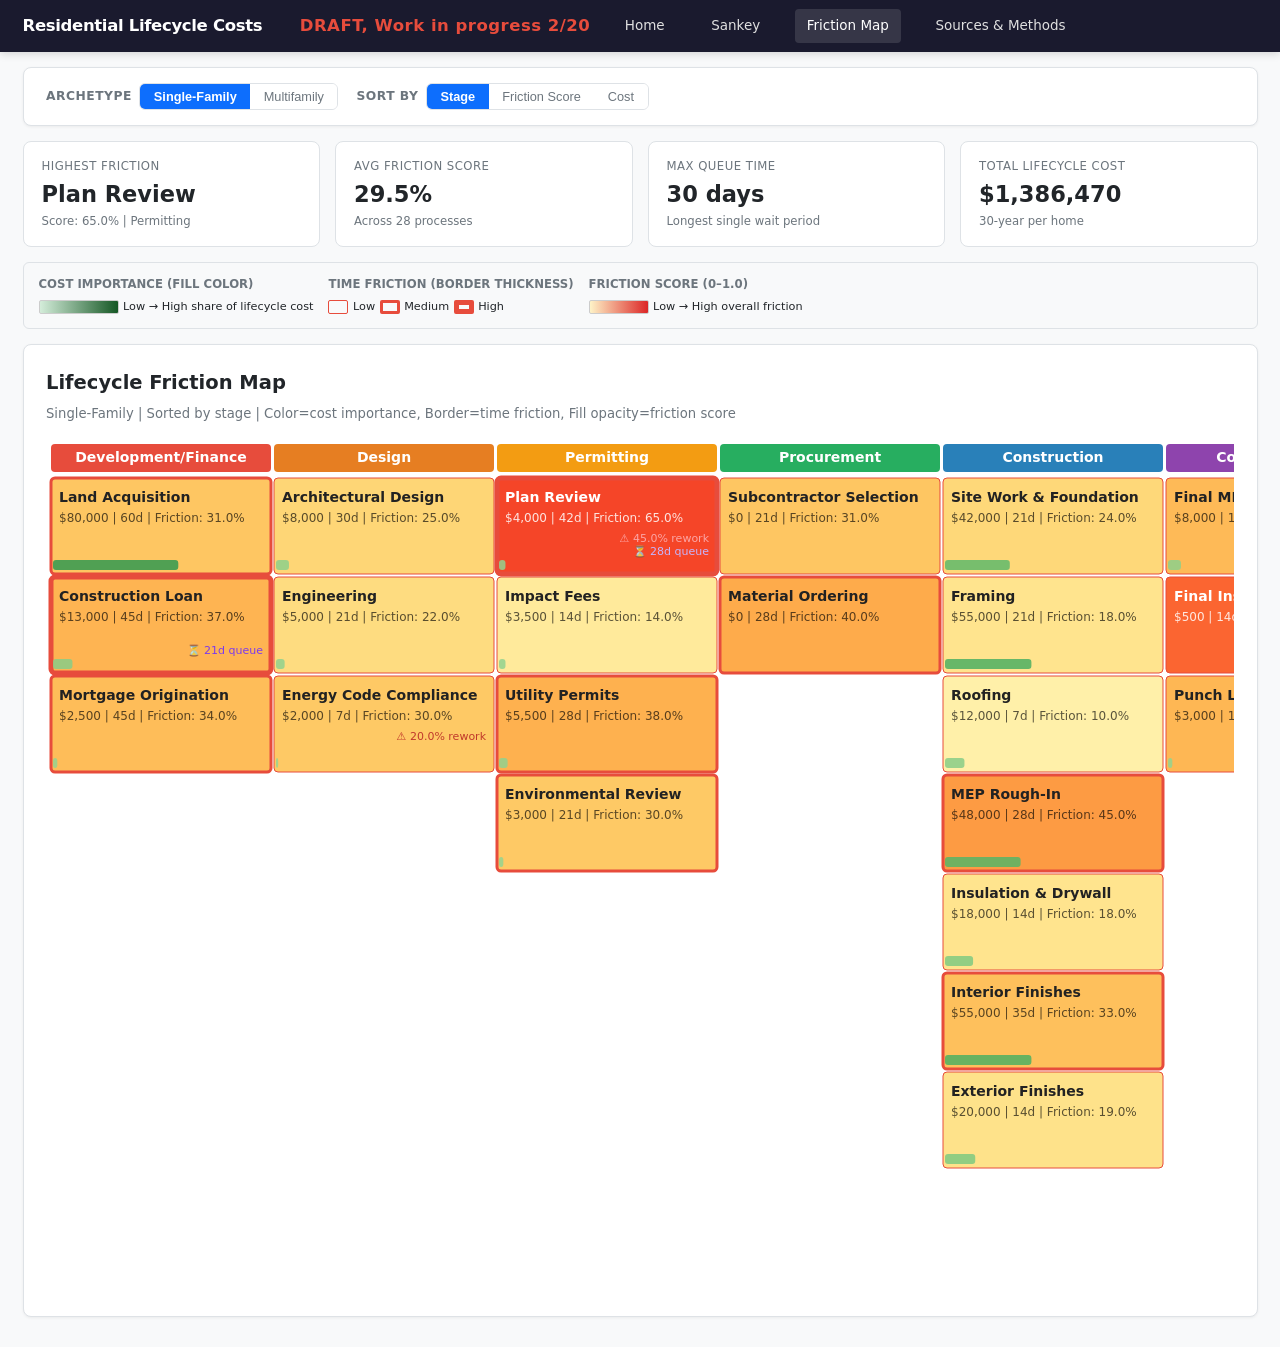
==== commit 197fdfe6: "Add files via upload" ====
--- a/friction.html
+++ b/friction.html
@@ -25,7 +25,7 @@
 <body>
 
 <nav class="nav-bar">
-  <span class="logo">Residential Lifecycle Costs</span>
+  <span class="logo">Residential Lifecycle Costs</span><span style="color:#e74c3c;font-size:1.1rem;font-weight:bold;margin-left:1rem;letter-spacing:0.5px">DRAFT, Work in progress 2/20</span>
   <a href="index.html">Home</a>
   <a href="sankey.html">Sankey</a>
   <a href="friction.html" class="active">Friction Map</a>
@@ -339,23 +339,23 @@
           .attr('x', x + 8).attr('y', y + 44)
           .text(`${fmt(cell.cost_usd)} | ${cell.time_days}d | Friction: ${fmtPct(cell.friction_score * 100)}%`);
 
-        // Rework indicator
+        // Rework indicator (bottom-right, above cost bar)
         if (cell.friction_components.rework_rate > 0.15) {
           g.append('text')
-            .attr('x', x + cellW - 8).attr('y', y + 24)
+            .attr('x', x + cellW - 8).attr('y', y + 64)
             .attr('text-anchor', 'end')
-            .attr('font-size', '12px')
+            .attr('font-size', '11px')
             .attr('fill', textDark ? '#c0392b' : '#fca5a5')
             .style('pointer-events', 'none')
             .text(`⚠ ${fmtPct(cell.friction_components.rework_rate * 100)}% rework`);
         }
 
-        // Queue time indicator
+        // Queue time indicator (bottom-right, above cost bar)
         if (cell.friction_components.queue_time_days > 20) {
           g.append('text')
-            .attr('x', x + cellW - 8).attr('y', y + 44)
+            .attr('x', x + cellW - 8).attr('y', y + 77)
             .attr('text-anchor', 'end')
-            .attr('font-size', '12px')
+            .attr('font-size', '11px')
             .attr('fill', textDark ? '#7c3aed' : '#c4b5fd')
             .style('pointer-events', 'none')
             .text(`⏳ ${cell.friction_components.queue_time_days}d queue`);
--- a/assets/styles.css
+++ b/assets/styles.css
@@ -48,7 +48,7 @@
 
 /* ===== Tooltip ===== */
 .tooltip { position: fixed; background: var(--tooltip-bg); color: var(--tooltip-text); padding: 0.8rem 1rem; border-radius: 8px; font-size: 0.82rem; max-width: 340px; pointer-events: none; z-index: 2000; box-shadow: 0 4px 16px rgba(0,0,0,0.25); line-height: 1.5; opacity: 0; transition: opacity 0.15s; }
-.tooltip.show { opacity: 1; }
+.tooltip.show { opacity: 1; pointer-events: auto; }
 .tooltip .tt-title { font-weight: 700; font-size: 0.9rem; margin-bottom: 0.3rem; border-bottom: 1px solid rgba(255,255,255,0.15); padding-bottom: 0.3rem; }
 .tooltip .tt-row { display: flex; justify-content: space-between; gap: 1rem; }
 .tooltip .tt-label { color: #adb5bd; }
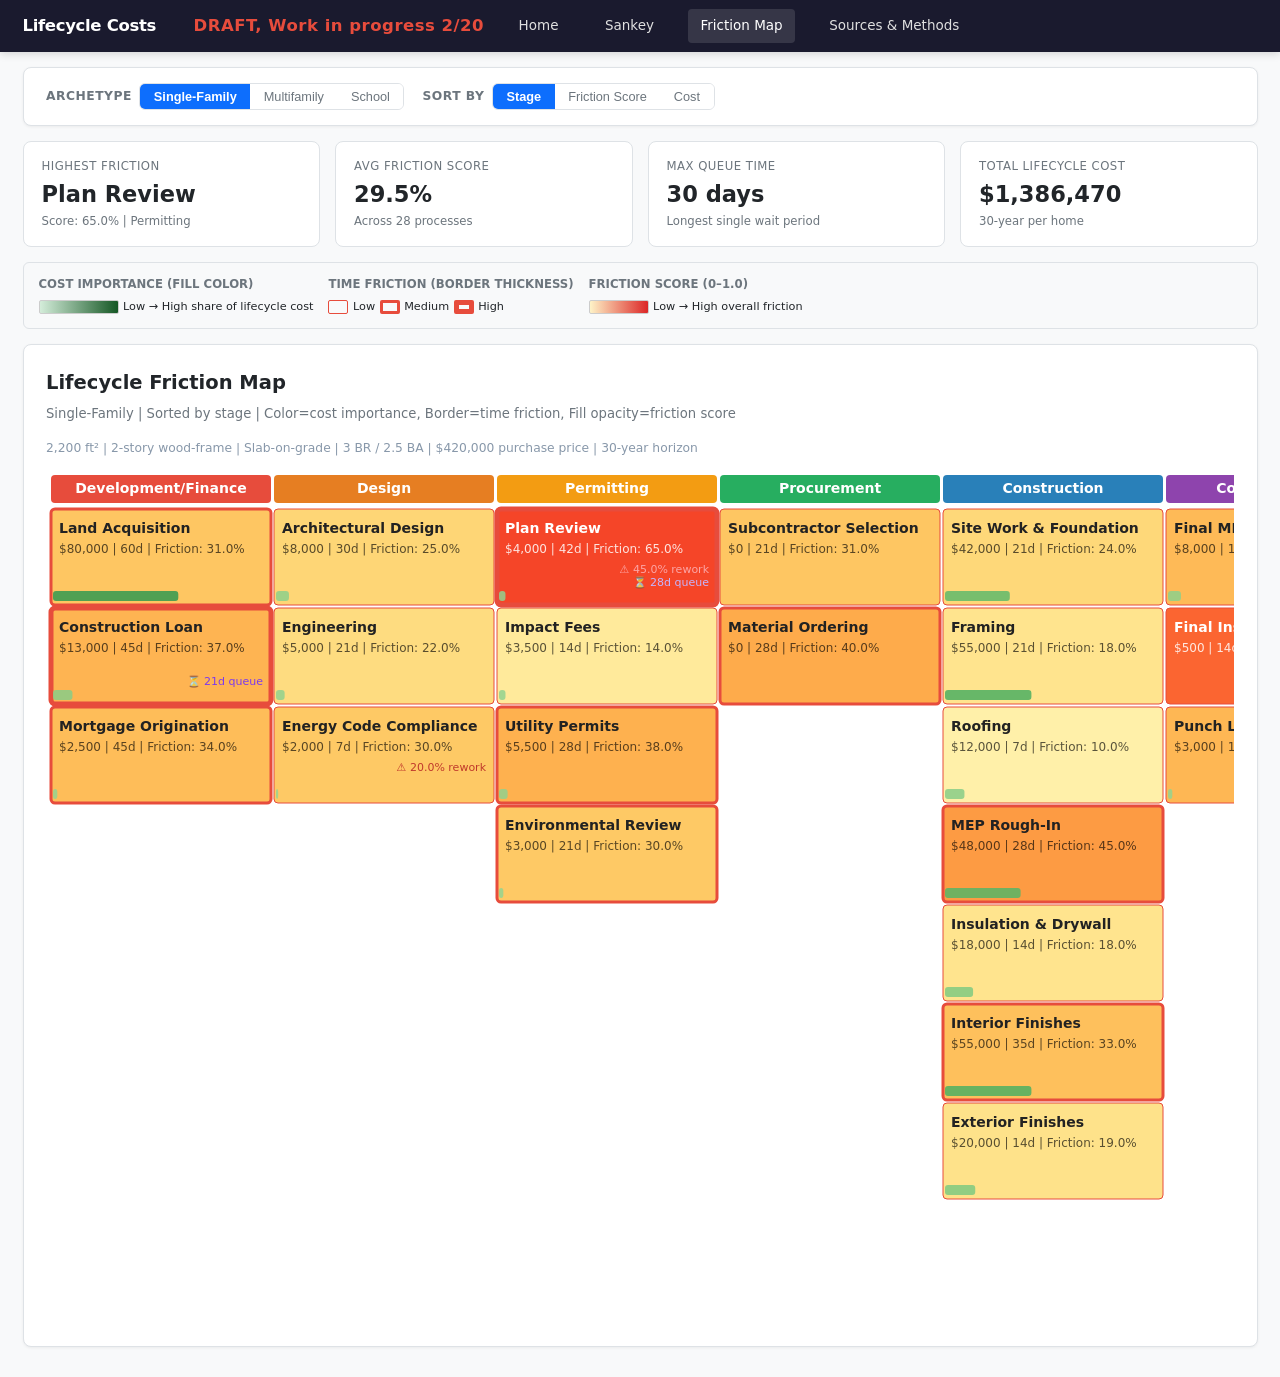
==== commit 164713a4: "Add files via upload" ====
--- a/friction.html
+++ b/friction.html
@@ -25,7 +25,7 @@
 <body>
 
 <nav class="nav-bar">
-  <span class="logo">Residential Lifecycle Costs</span><span style="color:#e74c3c;font-size:1.1rem;font-weight:bold;margin-left:1rem;letter-spacing:0.5px">DRAFT, Work in progress 2/20</span>
+  <span class="logo">Lifecycle Costs</span><span style="color:#e74c3c;font-size:1.1rem;font-weight:bold;margin-left:1rem;letter-spacing:0.5px">DRAFT, Work in progress 2/20</span>
   <a href="index.html">Home</a>
   <a href="sankey.html">Sankey</a>
   <a href="friction.html" class="active">Friction Map</a>
@@ -38,6 +38,7 @@
     <div class="toggle-btn" role="radiogroup" aria-label="Building type">
       <button class="active" data-val="SF" role="radio" aria-checked="true">Single-Family</button>
       <button data-val="MF" role="radio" aria-checked="false">Multifamily</button>
+      <button data-val="School" role="radio" aria-checked="false">School</button>
     </div>
   </div>
   <div class="control-group">
@@ -80,6 +81,7 @@
   <div class="chart-container">
     <div class="chart-title">Lifecycle Friction Map</div>
     <div class="chart-subtitle" id="frictionSubtitle">Single-Family | Sorted by Stage | Showing cost importance (color) and time friction (hatching)</div>
+    <div class="chart-desc" id="frictionDesc" style="font-size:0.82rem;color:#8898aa;text-align:left;margin:0.2rem 0 0.8rem;line-height:1.5">2,200 ft&sup2; | 2-story wood-frame | Slab-on-grade | 3 BR / 2.5 BA | $420,000 purchase price</div>
     <div class="friction-wrapper" id="frictionChart"></div>
   </div>
 </div>
@@ -96,14 +98,15 @@
   const fmt = d3.format('$,.0f');
   const fmtPct = d3.format('.1f');
 
-  const stageOrder = ['Development/Finance', 'Design', 'Permitting', 'Procurement', 'Construction', 'Commissioning', 'Operations'];
+  const defaultStageOrder = ['Development/Finance', 'Design', 'Permitting', 'Procurement', 'Construction', 'Commissioning', 'Operations'];
   const stageColorMap = {
     'Development/Finance': '#e74c3c', 'Design': '#e67e22', 'Permitting': '#f39c12',
-    'Procurement': '#27ae60', 'Construction': '#2980b9', 'Commissioning': '#8e44ad', 'Operations': '#34495e'
+    'Procurement': '#27ae60', 'Construction': '#2980b9', 'Commissioning': '#8e44ad', 'Operations': '#34495e',
+    'Planning/Bond': '#c0392b', 'Public Bidding': '#16a085'
   };
 
   // ===== Embedded Friction Data (no fetch needed) =====
-  const EMBEDDED_FRICTION = {"SF":{"archetype":"SF","description":"Single-Family 2,200 ft² wood-frame","total_cost_usd":1386470,"total_timeline_months":8,"friction_formula":"Friction = 0.30*norm(queue) + 0.30*norm(rework) + 0.20*norm(coordination) + 0.20*norm(uncertainty)","normalization":"min-max across all cells within archetype, scaled [0,1]","stages":["Development/Finance","Design","Permitting","Procurement","Construction","Commissioning","Operations"],"cells":[{"stage":"Development/Finance","process":"Land Acquisition","sub_process":"Site selection, appraisal, due diligence","cost_usd":80000,"cost_pct":5.8,"time_days":60,"time_pct":25.0,"friction_score":0.31,"friction_components":{"queue_time_days":14,"rework_rate":0.05,"handoffs_count":3,"coordination_score":2,"uncertainty":3},"provenance_id":["P001"],"notes":"Appraisal 2wk, title 2wk, survey 1wk, Phase I 3wk"},{"stage":"Development/Finance","process":"Construction Loan","sub_process":"Loan origination and underwriting","cost_usd":13000,"cost_pct":0.9,"time_days":45,"time_pct":18.8,"friction_score":0.37,"friction_components":{"queue_time_days":21,"rework_rate":0.10,"handoffs_count":4,"coordination_score":3,"uncertainty":2},"provenance_id":["P013"],"notes":"Bank underwriting, appraisal, commitment letter"},{"stage":"Development/Finance","process":"Mortgage Origination","sub_process":"Permanent loan application and closing","cost_usd":2500,"cost_pct":0.2,"time_days":45,"time_pct":18.8,"friction_score":0.34,"friction_components":{"queue_time_days":14,"rework_rate":0.08,"handoffs_count":5,"coordination_score":3,"uncertainty":2},"provenance_id":["P015"],"notes":"Application, underwriting, appraisal, closing"},{"stage":"Design","process":"Architectural Design","sub_process":"Plan selection, site adaptation, specifications","cost_usd":8000,"cost_pct":0.6,"time_days":30,"time_pct":12.5,"friction_score":0.25,"friction_components":{"queue_time_days":7,"rework_rate":0.15,"handoffs_count":3,"coordination_score":2,"uncertainty":2},"provenance_id":["P002"],"notes":"Production home plan license + site-specific modifications"},{"stage":"Design","process":"Engineering","sub_process":"Structural and MEP engineering","cost_usd":5000,"cost_pct":0.4,"time_days":21,"time_pct":8.8,"friction_score":0.22,"friction_components":{"queue_time_days":7,"rework_rate":0.10,"handoffs_count":3,"coordination_score":3,"uncertainty":2},"provenance_id":["P002"],"notes":"Foundation design, truss engineering, load calcs"},{"stage":"Design","process":"Energy Code Compliance","sub_process":"IECC compliance documentation, REScheck","cost_usd":2000,"cost_pct":0.1,"time_days":7,"time_pct":2.9,"friction_score":0.30,"friction_components":{"queue_time_days":3,"rework_rate":0.20,"handoffs_count":2,"coordination_score":2,"uncertainty":3},"provenance_id":["P002"],"notes":"Increasing complexity with code updates; 20% resubmittal rate"},{"stage":"Permitting","process":"Plan Review","sub_process":"Building dept plan check and corrections","cost_usd":4000,"cost_pct":0.3,"time_days":42,"time_pct":17.5,"friction_score":0.65,"friction_components":{"queue_time_days":28,"rework_rate":0.45,"handoffs_count":2,"coordination_score":2,"uncertainty":4},"provenance_id":["P003"],"notes":"40-60% first-submission rejection rate (NAHB). Major friction point."},{"stage":"Permitting","process":"Impact Fees","sub_process":"Fee calculation and payment","cost_usd":3500,"cost_pct":0.3,"time_days":14,"time_pct":5.8,"friction_score":0.14,"friction_components":{"queue_time_days":7,"rework_rate":0.05,"handoffs_count":2,"coordination_score":1,"uncertainty":2},"provenance_id":["P004"],"notes":"Usually straightforward payment once permit approved"},{"stage":"Permitting","process":"Utility Permits","sub_process":"Water, sewer, electric, gas connection approval","cost_usd":5500,"cost_pct":0.4,"time_days":28,"time_pct":11.7,"friction_score":0.38,"friction_components":{"queue_time_days":14,"rework_rate":0.10,"handoffs_count":4,"coordination_score":3,"uncertainty":3},"provenance_id":["P005"],"notes":"Multiple utility providers; scheduling coordination"},{"stage":"Permitting","process":"Environmental Review","sub_process":"Stormwater, erosion control, tree preservation","cost_usd":3000,"cost_pct":0.2,"time_days":21,"time_pct":8.8,"friction_score":0.30,"friction_components":{"queue_time_days":10,"rework_rate":0.08,"handoffs_count":2,"coordination_score":2,"uncertainty":3},"provenance_id":["P004"],"notes":"NPDES permit, SWPPP if required"},{"stage":"Procurement","process":"Subcontractor Selection","sub_process":"Bidding and contracting trades","cost_usd":0,"cost_pct":0,"time_days":21,"time_pct":8.8,"friction_score":0.31,"friction_components":{"queue_time_days":7,"rework_rate":0.05,"handoffs_count":8,"coordination_score":3,"uncertainty":3},"provenance_id":["P006"],"notes":"15-25 subs for typical SF; labor shortage = limited bids"},{"stage":"Procurement","process":"Material Ordering","sub_process":"Windows, HVAC, specialty items with lead times","cost_usd":0,"cost_pct":0,"time_days":28,"time_pct":11.7,"friction_score":0.40,"friction_components":{"queue_time_days":14,"rework_rate":0.05,"handoffs_count":4,"coordination_score":2,"uncertainty":4},"provenance_id":["P006"],"notes":"Windows 4-12wk, HVAC 4-10wk, electrical panels 6-20wk lead"},{"stage":"Construction","process":"Site Work & Foundation","sub_process":"Grading, utilities, slab pour","cost_usd":42000,"cost_pct":3.0,"time_days":21,"time_pct":8.8,"friction_score":0.24,"friction_components":{"queue_time_days":5,"rework_rate":0.05,"handoffs_count":3,"coordination_score":2,"uncertainty":3},"provenance_id":["P006","P001"],"notes":"Weather-sensitive; inspection at footing and slab"},{"stage":"Construction","process":"Framing","sub_process":"Floor, wall, roof framing and sheathing","cost_usd":55000,"cost_pct":4.0,"time_days":21,"time_pct":8.8,"friction_score":0.18,"friction_components":{"queue_time_days":5,"rework_rate":0.04,"handoffs_count":3,"coordination_score":2,"uncertainty":2},"provenance_id":["P007"],"notes":"Framing inspection; 70-80% first-pass rate"},{"stage":"Construction","process":"Roofing","sub_process":"Shingle installation and flashing","cost_usd":12000,"cost_pct":0.9,"time_days":7,"time_pct":2.9,"friction_score":0.10,"friction_components":{"queue_time_days":5,"rework_rate":0.03,"handoffs_count":2,"coordination_score":1,"uncertainty":2},"provenance_id":["P008"],"notes":"Weather-dependent; usually single-trade"},{"stage":"Construction","process":"MEP Rough-In","sub_process":"Plumbing, electrical, HVAC ductwork/piping","cost_usd":48000,"cost_pct":3.5,"time_days":28,"time_pct":11.7,"friction_score":0.45,"friction_components":{"queue_time_days":10,"rework_rate":0.08,"handoffs_count":6,"coordination_score":4,"uncertainty":3},"provenance_id":["P009"],"notes":"3 trades in same walls/ceilings; highest coordination need. 75-85% pass rate."},{"stage":"Construction","process":"Insulation & Drywall","sub_process":"Insulation, drywall hang, tape, texture","cost_usd":18000,"cost_pct":1.3,"time_days":14,"time_pct":5.8,"friction_score":0.18,"friction_components":{"queue_time_days":5,"rework_rate":0.05,"handoffs_count":3,"coordination_score":2,"uncertainty":2},"provenance_id":["P010"],"notes":"Energy inspection before drywall; sequential dependency"},{"stage":"Construction","process":"Interior Finishes","sub_process":"Cabinets, counters, flooring, trim, paint, fixtures","cost_usd":55000,"cost_pct":4.0,"time_days":35,"time_pct":14.6,"friction_score":0.33,"friction_components":{"queue_time_days":10,"rework_rate":0.07,"handoffs_count":8,"coordination_score":3,"uncertainty":2},"provenance_id":["P010"],"notes":"Many trades; customer selections; damage from subsequent trades"},{"stage":"Construction","process":"Exterior Finishes","sub_process":"Siding, windows, doors, garage door, driveway","cost_usd":20000,"cost_pct":1.4,"time_days":14,"time_pct":5.8,"friction_score":0.19,"friction_components":{"queue_time_days":5,"rework_rate":0.04,"handoffs_count":3,"coordination_score":2,"uncertainty":2},"provenance_id":["P008"],"notes":"Weather-sensitive; window lead times critical path"},{"stage":"Commissioning","process":"Final MEP","sub_process":"Fixture installation, HVAC startup, testing","cost_usd":8000,"cost_pct":0.6,"time_days":14,"time_pct":5.8,"friction_score":0.35,"friction_components":{"queue_time_days":5,"rework_rate":0.10,"handoffs_count":4,"coordination_score":3,"uncertainty":3},"provenance_id":["P009"],"notes":"HVAC commissioning, electrical panel trim-out"},{"stage":"Commissioning","process":"Final Inspections","sub_process":"Building dept final, CO issuance","cost_usd":500,"cost_pct":0.0,"time_days":14,"time_pct":5.8,"friction_score":0.58,"friction_components":{"queue_time_days":7,"rework_rate":0.25,"handoffs_count":3,"coordination_score":3,"uncertainty":4},"provenance_id":["P003"],"notes":"65-80% first-pass final inspection rate. Major gating event."},{"stage":"Commissioning","process":"Punch List","sub_process":"Deficiency correction and customer walkthrough","cost_usd":3000,"cost_pct":0.2,"time_days":14,"time_pct":5.8,"friction_score":0.36,"friction_components":{"queue_time_days":3,"rework_rate":0.30,"handoffs_count":5,"coordination_score":3,"uncertainty":2},"provenance_id":["P021"],"notes":"Average 20-50 punch items per home; 85-95% have at least one claim"},{"stage":"Operations","process":"Property Tax","sub_process":"Annual assessment, payment, appeals","cost_usd":138600,"cost_pct":10.0,"time_days":365,"time_pct":100,"friction_score":0.18,"friction_components":{"queue_time_days":30,"rework_rate":0.05,"handoffs_count":1,"coordination_score":1,"uncertainty":3},"provenance_id":["P018"],"notes":"Assessment appeals possible; reassessment uncertainty"},{"stage":"Operations","process":"Insurance","sub_process":"Annual renewal, claims processing","cost_usd":72000,"cost_pct":5.2,"time_days":365,"time_pct":100,"friction_score":0.19,"friction_components":{"queue_time_days":14,"rework_rate":0.03,"handoffs_count":2,"coordination_score":1,"uncertainty":3},"provenance_id":["P019"],"notes":"Rate volatility; claim disputes if damage occurs"},{"stage":"Operations","process":"Routine Maintenance","sub_process":"Preventive maintenance, minor repairs","cost_usd":126000,"cost_pct":9.1,"time_days":365,"time_pct":100,"friction_score":0.28,"friction_components":{"queue_time_days":14,"rework_rate":0.10,"handoffs_count":3,"coordination_score":2,"uncertainty":3},"provenance_id":["P021"],"notes":"Contractor availability 2-6wk wait; coordination for larger jobs"},{"stage":"Operations","process":"Capital Replacements","sub_process":"Roof, HVAC, water heater, appliances, etc.","cost_usd":44600,"cost_pct":3.2,"time_days":0,"time_pct":0,"friction_score":0.42,"friction_components":{"queue_time_days":21,"rework_rate":0.05,"handoffs_count":4,"coordination_score":3,"uncertainty":4},"provenance_id":["P022","P023","P024","P025","P026","P027"],"notes":"Timing uncertainty; emergency vs planned; permit requirements for some"},{"stage":"Operations","process":"Utilities","sub_process":"Ongoing utility management","cost_usd":78000,"cost_pct":5.6,"time_days":365,"time_pct":100,"friction_score":0.06,"friction_components":{"queue_time_days":3,"rework_rate":0.01,"handoffs_count":1,"coordination_score":1,"uncertainty":2},"provenance_id":["P020"],"notes":"Low friction; automated billing; rate uncertainty only"},{"stage":"Operations","process":"HOA / Community","sub_process":"Dues, architectural review, governance","cost_usd":18000,"cost_pct":1.3,"time_days":365,"time_pct":100,"friction_score":0.21,"friction_components":{"queue_time_days":30,"rework_rate":0.10,"handoffs_count":2,"coordination_score":2,"uncertainty":2},"provenance_id":["P028"],"notes":"Architectural modification approval 30-60 days; disputes possible"}]},"MF":{"archetype":"MF","description":"Multifamily 100-unit garden-style, 3-story wood-frame (per unit)","total_cost_usd":949100,"total_timeline_months":18,"friction_formula":"Friction = 0.30*norm(queue) + 0.30*norm(rework) + 0.20*norm(coordination) + 0.20*norm(uncertainty)","normalization":"min-max across all cells within archetype, scaled [0,1]","stages":["Development/Finance","Design","Permitting","Procurement","Construction","Commissioning","Operations"],"cells":[{"stage":"Development/Finance","process":"Land Acquisition","sub_process":"Site selection, due diligence, entitlement analysis","cost_usd":30000,"cost_pct":3.2,"time_days":90,"time_pct":16.7,"friction_score":0.45,"friction_components":{"queue_time_days":21,"rework_rate":0.08,"handoffs_count":5,"coordination_score":4,"uncertainty":4},"provenance_id":["P101"],"notes":"Environmental, geotech, market study, title, survey"},{"stage":"Development/Finance","process":"Zoning / Entitlement","sub_process":"Land use approval, site plan review, community meetings","cost_usd":5000,"cost_pct":0.5,"time_days":120,"time_pct":22.2,"friction_score":0.78,"friction_components":{"queue_time_days":60,"rework_rate":0.25,"handoffs_count":6,"coordination_score":5,"uncertainty":5},"provenance_id":["P106"],"notes":"Highest friction: NIMBY opposition, multiple hearings, agency coordination. 6-14mo typical."},{"stage":"Development/Finance","process":"Construction Loan","sub_process":"Loan origination and underwriting","cost_usd":15000,"cost_pct":1.6,"time_days":60,"time_pct":11.1,"friction_score":0.41,"friction_components":{"queue_time_days":21,"rework_rate":0.15,"handoffs_count":6,"coordination_score":4,"uncertainty":3},"provenance_id":["P117"],"notes":"Bank underwriting, appraisal, market study, environmental clearance"},{"stage":"Design","process":"Architecture","sub_process":"Schematic design through construction documents","cost_usd":8000,"cost_pct":0.8,"time_days":60,"time_pct":11.1,"friction_score":0.39,"friction_components":{"queue_time_days":14,"rework_rate":0.20,"handoffs_count":5,"coordination_score":4,"uncertainty":3},"provenance_id":["P103"],"notes":"Unit mix optimization, code compliance, ADA/FHA requirements"},{"stage":"Design","process":"Structural Engineering","sub_process":"Structural design and calculations","cost_usd":3000,"cost_pct":0.3,"time_days":30,"time_pct":5.6,"friction_score":0.24,"friction_components":{"queue_time_days":7,"rework_rate":0.12,"handoffs_count":3,"coordination_score":3,"uncertainty":2},"provenance_id":["P103"],"notes":"Wood-frame 3-story; seismic/wind per IBC"},{"stage":"Design","process":"MEP Engineering","sub_process":"Mechanical, electrical, plumbing, fire protection design","cost_usd":4000,"cost_pct":0.4,"time_days":30,"time_pct":5.6,"friction_score":0.35,"friction_components":{"queue_time_days":7,"rework_rate":0.15,"handoffs_count":4,"coordination_score":4,"uncertainty":3},"provenance_id":["P103"],"notes":"100-unit systems more complex than SF; fire sprinkler design"},{"stage":"Design","process":"Civil / Landscape","sub_process":"Site civil, stormwater, landscape architecture","cost_usd":2000,"cost_pct":0.2,"time_days":21,"time_pct":3.9,"friction_score":0.22,"friction_components":{"queue_time_days":7,"rework_rate":0.10,"handoffs_count":3,"coordination_score":3,"uncertainty":2},"provenance_id":["P103"],"notes":"Stormwater management, parking layout, ADA site access"},{"stage":"Permitting","process":"Plan Review","sub_process":"Building dept comprehensive plan check","cost_usd":3000,"cost_pct":0.3,"time_days":90,"time_pct":16.7,"friction_score":0.82,"friction_components":{"queue_time_days":60,"rework_rate":0.55,"handoffs_count":4,"coordination_score":3,"uncertainty":5},"provenance_id":["P104"],"notes":"25-45% first-pass approval rate for MF. 2-4 review cycles typical. Highest friction."},{"stage":"Permitting","process":"Impact Fees","sub_process":"Fee calculation, negotiation, payment","cost_usd":5000,"cost_pct":0.5,"time_days":30,"time_pct":5.6,"friction_score":0.19,"friction_components":{"queue_time_days":14,"rework_rate":0.05,"handoffs_count":3,"coordination_score":2,"uncertainty":3},"provenance_id":["P105"],"notes":"Multiple fee types; some negotiable; high variability by jurisdiction"},{"stage":"Permitting","process":"Environmental Review","sub_process":"NEPA/state environmental clearance","cost_usd":3000,"cost_pct":0.3,"time_days":60,"time_pct":11.1,"friction_score":0.48,"friction_components":{"queue_time_days":30,"rework_rate":0.15,"handoffs_count":4,"coordination_score":4,"uncertainty":4},"provenance_id":["P106"],"notes":"Categorical exclusion to full EIR; 6-18mo for full review"},{"stage":"Permitting","process":"Utility Permits","sub_process":"Water, sewer, electric, gas, telecom connections","cost_usd":2000,"cost_pct":0.2,"time_days":45,"time_pct":8.3,"friction_score":0.40,"friction_components":{"queue_time_days":21,"rework_rate":0.12,"handoffs_count":5,"coordination_score":4,"uncertainty":3},"provenance_id":["P107"],"notes":"Multiple utility providers; capacity analysis; main extensions"},{"stage":"Permitting","process":"Fire / Life Safety","sub_process":"Fire marshal review, NFPA compliance","cost_usd":2000,"cost_pct":0.2,"time_days":45,"time_pct":8.3,"friction_score":0.52,"friction_components":{"queue_time_days":21,"rework_rate":0.30,"handoffs_count":3,"coordination_score":3,"uncertainty":4},"provenance_id":["P104"],"notes":"Sprinkler, alarm, egress review; 30% correction rate typical"},{"stage":"Procurement","process":"GC Selection","sub_process":"GC bidding, negotiation, contract","cost_usd":0,"cost_pct":0,"time_days":45,"time_pct":8.3,"friction_score":0.28,"friction_components":{"queue_time_days":14,"rework_rate":0.10,"handoffs_count":5,"coordination_score":3,"uncertainty":3},"provenance_id":["P108"],"notes":"Competitive bidding; GMP or lump-sum; 2-3 qualified GCs"},{"stage":"Procurement","process":"Subcontractor Buyout","sub_process":"Trade contractor bidding and contracting","cost_usd":0,"cost_pct":0,"time_days":60,"time_pct":11.1,"friction_score":0.47,"friction_components":{"queue_time_days":14,"rework_rate":0.15,"handoffs_count":15,"coordination_score":4,"uncertainty":4},"provenance_id":["P108"],"notes":"30-60 subcontractors; labor shortage limits competition"},{"stage":"Procurement","process":"Material Procurement","sub_process":"Long-lead material ordering","cost_usd":0,"cost_pct":0,"time_days":60,"time_pct":11.1,"friction_score":0.42,"friction_components":{"queue_time_days":28,"rework_rate":0.08,"handoffs_count":8,"coordination_score":3,"uncertainty":4},"provenance_id":["P108"],"notes":"Bulk windows, appliances, HVAC, electrical; 4-16wk lead times"},{"stage":"Construction","process":"Site Work & Utilities","sub_process":"Mass grading, underground utilities, paving base","cost_usd":20000,"cost_pct":2.1,"time_days":60,"time_pct":11.1,"friction_score":0.27,"friction_components":{"queue_time_days":10,"rework_rate":0.05,"handoffs_count":5,"coordination_score":3,"uncertainty":3},"provenance_id":["P102","P108"],"notes":"Weather-sensitive; utility coordination with public agencies"},{"stage":"Construction","process":"Foundation","sub_process":"Footings and slab-on-grade per building","cost_usd":15000,"cost_pct":1.6,"time_days":45,"time_pct":8.3,"friction_score":0.17,"friction_components":{"queue_time_days":7,"rework_rate":0.03,"handoffs_count":3,"coordination_score":2,"uncertainty":2},"provenance_id":["P108"],"notes":"Concrete work; inspection at footing and pre-pour"},{"stage":"Construction","process":"Structural Framing","sub_process":"3-story wood framing, sheathing, trusses","cost_usd":30000,"cost_pct":3.2,"time_days":90,"time_pct":16.7,"friction_score":0.26,"friction_components":{"queue_time_days":10,"rework_rate":0.05,"handoffs_count":6,"coordination_score":3,"uncertainty":2},"provenance_id":["P109"],"notes":"Multiple buildings phased; framing crew critical path"},{"stage":"Construction","process":"Building Envelope","sub_process":"Roofing, siding, windows, waterproofing","cost_usd":18000,"cost_pct":1.9,"time_days":45,"time_pct":8.3,"friction_score":0.19,"friction_components":{"queue_time_days":7,"rework_rate":0.04,"handoffs_count":4,"coordination_score":2,"uncertainty":2},"provenance_id":["P110"],"notes":"Weather-sensitive; window delivery critical"},{"stage":"Construction","process":"MEP Rough-In","sub_process":"Plumbing, electrical, HVAC, fire sprinkler","cost_usd":35000,"cost_pct":3.7,"time_days":60,"time_pct":11.1,"friction_score":0.55,"friction_components":{"queue_time_days":14,"rework_rate":0.10,"handoffs_count":8,"coordination_score":5,"uncertainty":3},"provenance_id":["P111"],"notes":"4 trades in shared spaces; BIM clash detection helps. Highest construction friction."},{"stage":"Construction","process":"Interior Build-Out","sub_process":"Drywall, paint, flooring, cabinets, counters, fixtures","cost_usd":40000,"cost_pct":4.2,"time_days":75,"time_pct":13.9,"friction_score":0.38,"friction_components":{"queue_time_days":10,"rework_rate":0.08,"handoffs_count":10,"coordination_score":4,"uncertainty":2},"provenance_id":["P112"],"notes":"100 units phased; many simultaneous trades; damage protection"},{"stage":"Construction","process":"Common Areas","sub_process":"Lobbies, leasing office, fitness, amenities","cost_usd":15000,"cost_pct":1.6,"time_days":45,"time_pct":8.3,"friction_score":0.26,"friction_components":{"queue_time_days":7,"rework_rate":0.06,"handoffs_count":6,"coordination_score":3,"uncertainty":2},"provenance_id":["P113"],"notes":"Custom finishes; owner selections; timing with lease-up"},{"stage":"Construction","process":"Parking & Landscape","sub_process":"Surface parking, curbing, irrigation, planting","cost_usd":12000,"cost_pct":1.3,"time_days":30,"time_pct":5.6,"friction_score":0.14,"friction_components":{"queue_time_days":5,"rework_rate":0.03,"handoffs_count":3,"coordination_score":2,"uncertainty":2},"provenance_id":["P114"],"notes":"Final phase; weather-dependent; seasonal planting"},{"stage":"Commissioning","process":"MEP Testing","sub_process":"HVAC balancing, electrical testing, plumbing pressure test","cost_usd":2000,"cost_pct":0.2,"time_days":30,"time_pct":5.6,"friction_score":0.40,"friction_components":{"queue_time_days":10,"rework_rate":0.15,"handoffs_count":5,"coordination_score":4,"uncertainty":3},"provenance_id":["P111"],"notes":"100-unit testing; phased building-by-building"},{"stage":"Commissioning","process":"Fire / Life Safety Testing","sub_process":"Sprinkler flow test, alarm test, smoke control","cost_usd":1000,"cost_pct":0.1,"time_days":14,"time_pct":2.6,"friction_score":0.47,"friction_components":{"queue_time_days":7,"rework_rate":0.20,"handoffs_count":3,"coordination_score":3,"uncertainty":4},"provenance_id":["P104"],"notes":"Fire marshal acceptance; 20% failure rate on first test"},{"stage":"Commissioning","process":"Building Inspections (CO)","sub_process":"Final inspections, certificate of occupancy","cost_usd":500,"cost_pct":0.1,"time_days":30,"time_pct":5.6,"friction_score":0.68,"friction_components":{"queue_time_days":14,"rework_rate":0.30,"handoffs_count":4,"coordination_score":3,"uncertainty":5},"provenance_id":["P104"],"notes":"Multi-department sign-off; phased COs per building; 30% correction rate"},{"stage":"Commissioning","process":"Punch List","sub_process":"Unit-by-unit deficiency correction, turnover","cost_usd":3000,"cost_pct":0.3,"time_days":30,"time_pct":5.6,"friction_score":0.42,"friction_components":{"queue_time_days":5,"rework_rate":0.35,"handoffs_count":8,"coordination_score":4,"uncertainty":2},"provenance_id":["P125"],"notes":"100 units × 20-40 items each; significant coordination"},{"stage":"Operations","process":"Property Management","sub_process":"Day-to-day operations, leasing, tenant relations","cost_usd":111000,"cost_pct":11.7,"time_days":365,"time_pct":100,"friction_score":0.22,"friction_components":{"queue_time_days":7,"rework_rate":0.05,"handoffs_count":3,"coordination_score":3,"uncertainty":2},"provenance_id":["P120","P121"],"notes":"Ongoing; staff turnover, compliance, vendor management"},{"stage":"Operations","process":"Property Tax","sub_process":"Annual assessment, payment, abatement maintenance","cost_usd":60000,"cost_pct":6.3,"time_days":365,"time_pct":100,"friction_score":0.24,"friction_components":{"queue_time_days":30,"rework_rate":0.08,"handoffs_count":2,"coordination_score":2,"uncertainty":3},"provenance_id":["P122"],"notes":"Reassessment risk; appeal process; abatement compliance"},{"stage":"Operations","process":"Insurance","sub_process":"Annual renewal, claims management","cost_usd":27000,"cost_pct":2.8,"time_days":365,"time_pct":100,"friction_score":0.28,"friction_components":{"queue_time_days":14,"rework_rate":0.05,"handoffs_count":2,"coordination_score":2,"uncertainty":4},"provenance_id":["P123"],"notes":"Rate volatility; coverage disputes; Sun Belt hurricane risk"},{"stage":"Operations","process":"Maintenance & Repairs","sub_process":"Routine repairs, service requests, preventive maintenance","cost_usd":45000,"cost_pct":4.7,"time_days":365,"time_pct":100,"friction_score":0.28,"friction_components":{"queue_time_days":7,"rework_rate":0.10,"handoffs_count":4,"coordination_score":3,"uncertainty":3},"provenance_id":["P125"],"notes":"In-house staff + contractors; work order management"},{"stage":"Operations","process":"Unit Turnover","sub_process":"Make-ready, marketing, re-leasing vacant units","cost_usd":24000,"cost_pct":2.5,"time_days":365,"time_pct":100,"friction_score":0.33,"friction_components":{"queue_time_days":14,"rework_rate":0.15,"handoffs_count":5,"coordination_score":3,"uncertainty":3},"provenance_id":["P126"],"notes":"~50% annual turnover; 2-3 week make-ready per unit"},{"stage":"Operations","process":"Capital Replacements","sub_process":"Major system replacements across 100 units","cost_usd":36500,"cost_pct":3.8,"time_days":0,"time_pct":0,"friction_score":0.45,"friction_components":{"queue_time_days":21,"rework_rate":0.05,"handoffs_count":5,"coordination_score":4,"uncertainty":4},"provenance_id":["P129","P130","P131","P132","P133","P134","P135","P136"],"notes":"Phased replacements; reserve fund management; tenant coordination"}]}};
+  const EMBEDDED_FRICTION = {"SF":{"archetype":"SF","description":"Single-Family 2,200 ft² wood-frame","total_cost_usd":1386470,"total_timeline_months":8,"friction_formula":"Friction = 0.30*norm(queue) + 0.30*norm(rework) + 0.20*norm(coordination) + 0.20*norm(uncertainty)","normalization":"min-max across all cells within archetype, scaled [0,1]","stages":["Development/Finance","Design","Permitting","Procurement","Construction","Commissioning","Operations"],"cells":[{"stage":"Development/Finance","process":"Land Acquisition","sub_process":"Site selection, appraisal, due diligence","cost_usd":80000,"cost_pct":5.8,"time_days":60,"time_pct":25.0,"friction_score":0.31,"friction_components":{"queue_time_days":14,"rework_rate":0.05,"handoffs_count":3,"coordination_score":2,"uncertainty":3},"provenance_id":["P001"],"notes":"Appraisal 2wk, title 2wk, survey 1wk, Phase I 3wk"},{"stage":"Development/Finance","process":"Construction Loan","sub_process":"Loan origination and underwriting","cost_usd":13000,"cost_pct":0.9,"time_days":45,"time_pct":18.8,"friction_score":0.37,"friction_components":{"queue_time_days":21,"rework_rate":0.10,"handoffs_count":4,"coordination_score":3,"uncertainty":2},"provenance_id":["P013"],"notes":"Bank underwriting, appraisal, commitment letter"},{"stage":"Development/Finance","process":"Mortgage Origination","sub_process":"Permanent loan application and closing","cost_usd":2500,"cost_pct":0.2,"time_days":45,"time_pct":18.8,"friction_score":0.34,"friction_components":{"queue_time_days":14,"rework_rate":0.08,"handoffs_count":5,"coordination_score":3,"uncertainty":2},"provenance_id":["P015"],"notes":"Application, underwriting, appraisal, closing"},{"stage":"Design","process":"Architectural Design","sub_process":"Plan selection, site adaptation, specifications","cost_usd":8000,"cost_pct":0.6,"time_days":30,"time_pct":12.5,"friction_score":0.25,"friction_components":{"queue_time_days":7,"rework_rate":0.15,"handoffs_count":3,"coordination_score":2,"uncertainty":2},"provenance_id":["P002"],"notes":"Production home plan license + site-specific modifications"},{"stage":"Design","process":"Engineering","sub_process":"Structural and MEP engineering","cost_usd":5000,"cost_pct":0.4,"time_days":21,"time_pct":8.8,"friction_score":0.22,"friction_components":{"queue_time_days":7,"rework_rate":0.10,"handoffs_count":3,"coordination_score":3,"uncertainty":2},"provenance_id":["P002"],"notes":"Foundation design, truss engineering, load calcs"},{"stage":"Design","process":"Energy Code Compliance","sub_process":"IECC compliance documentation, REScheck","cost_usd":2000,"cost_pct":0.1,"time_days":7,"time_pct":2.9,"friction_score":0.30,"friction_components":{"queue_time_days":3,"rework_rate":0.20,"handoffs_count":2,"coordination_score":2,"uncertainty":3},"provenance_id":["P002"],"notes":"Increasing complexity with code updates; 20% resubmittal rate"},{"stage":"Permitting","process":"Plan Review","sub_process":"Building dept plan check and corrections","cost_usd":4000,"cost_pct":0.3,"time_days":42,"time_pct":17.5,"friction_score":0.65,"friction_components":{"queue_time_days":28,"rework_rate":0.45,"handoffs_count":2,"coordination_score":2,"uncertainty":4},"provenance_id":["P003"],"notes":"40-60% first-submission rejection rate (NAHB). Major friction point."},{"stage":"Permitting","process":"Impact Fees","sub_process":"Fee calculation and payment","cost_usd":3500,"cost_pct":0.3,"time_days":14,"time_pct":5.8,"friction_score":0.14,"friction_components":{"queue_time_days":7,"rework_rate":0.05,"handoffs_count":2,"coordination_score":1,"uncertainty":2},"provenance_id":["P004"],"notes":"Usually straightforward payment once permit approved"},{"stage":"Permitting","process":"Utility Permits","sub_process":"Water, sewer, electric, gas connection approval","cost_usd":5500,"cost_pct":0.4,"time_days":28,"time_pct":11.7,"friction_score":0.38,"friction_components":{"queue_time_days":14,"rework_rate":0.10,"handoffs_count":4,"coordination_score":3,"uncertainty":3},"provenance_id":["P005"],"notes":"Multiple utility providers; scheduling coordination"},{"stage":"Permitting","process":"Environmental Review","sub_process":"Stormwater, erosion control, tree preservation","cost_usd":3000,"cost_pct":0.2,"time_days":21,"time_pct":8.8,"friction_score":0.30,"friction_components":{"queue_time_days":10,"rework_rate":0.08,"handoffs_count":2,"coordination_score":2,"uncertainty":3},"provenance_id":["P004"],"notes":"NPDES permit, SWPPP if required"},{"stage":"Procurement","process":"Subcontractor Selection","sub_process":"Bidding and contracting trades","cost_usd":0,"cost_pct":0,"time_days":21,"time_pct":8.8,"friction_score":0.31,"friction_components":{"queue_time_days":7,"rework_rate":0.05,"handoffs_count":8,"coordination_score":3,"uncertainty":3},"provenance_id":["P006"],"notes":"15-25 subs for typical SF; labor shortage = limited bids"},{"stage":"Procurement","process":"Material Ordering","sub_process":"Windows, HVAC, specialty items with lead times","cost_usd":0,"cost_pct":0,"time_days":28,"time_pct":11.7,"friction_score":0.40,"friction_components":{"queue_time_days":14,"rework_rate":0.05,"handoffs_count":4,"coordination_score":2,"uncertainty":4},"provenance_id":["P006"],"notes":"Windows 4-12wk, HVAC 4-10wk, electrical panels 6-20wk lead"},{"stage":"Construction","process":"Site Work & Foundation","sub_process":"Grading, utilities, slab pour","cost_usd":42000,"cost_pct":3.0,"time_days":21,"time_pct":8.8,"friction_score":0.24,"friction_components":{"queue_time_days":5,"rework_rate":0.05,"handoffs_count":3,"coordination_score":2,"uncertainty":3},"provenance_id":["P006","P001"],"notes":"Weather-sensitive; inspection at footing and slab"},{"stage":"Construction","process":"Framing","sub_process":"Floor, wall, roof framing and sheathing","cost_usd":55000,"cost_pct":4.0,"time_days":21,"time_pct":8.8,"friction_score":0.18,"friction_components":{"queue_time_days":5,"rework_rate":0.04,"handoffs_count":3,"coordination_score":2,"uncertainty":2},"provenance_id":["P007"],"notes":"Framing inspection; 70-80% first-pass rate"},{"stage":"Construction","process":"Roofing","sub_process":"Shingle installation and flashing","cost_usd":12000,"cost_pct":0.9,"time_days":7,"time_pct":2.9,"friction_score":0.10,"friction_components":{"queue_time_days":5,"rework_rate":0.03,"handoffs_count":2,"coordination_score":1,"uncertainty":2},"provenance_id":["P008"],"notes":"Weather-dependent; usually single-trade"},{"stage":"Construction","process":"MEP Rough-In","sub_process":"Plumbing, electrical, HVAC ductwork/piping","cost_usd":48000,"cost_pct":3.5,"time_days":28,"time_pct":11.7,"friction_score":0.45,"friction_components":{"queue_time_days":10,"rework_rate":0.08,"handoffs_count":6,"coordination_score":4,"uncertainty":3},"provenance_id":["P009"],"notes":"3 trades in same walls/ceilings; highest coordination need. 75-85% pass rate."},{"stage":"Construction","process":"Insulation & Drywall","sub_process":"Insulation, drywall hang, tape, texture","cost_usd":18000,"cost_pct":1.3,"time_days":14,"time_pct":5.8,"friction_score":0.18,"friction_components":{"queue_time_days":5,"rework_rate":0.05,"handoffs_count":3,"coordination_score":2,"uncertainty":2},"provenance_id":["P010"],"notes":"Energy inspection before drywall; sequential dependency"},{"stage":"Construction","process":"Interior Finishes","sub_process":"Cabinets, counters, flooring, trim, paint, fixtures","cost_usd":55000,"cost_pct":4.0,"time_days":35,"time_pct":14.6,"friction_score":0.33,"friction_components":{"queue_time_days":10,"rework_rate":0.07,"handoffs_count":8,"coordination_score":3,"uncertainty":2},"provenance_id":["P010"],"notes":"Many trades; customer selections; damage from subsequent trades"},{"stage":"Construction","process":"Exterior Finishes","sub_process":"Siding, windows, doors, garage door, driveway","cost_usd":20000,"cost_pct":1.4,"time_days":14,"time_pct":5.8,"friction_score":0.19,"friction_components":{"queue_time_days":5,"rework_rate":0.04,"handoffs_count":3,"coordination_score":2,"uncertainty":2},"provenance_id":["P008"],"notes":"Weather-sensitive; window lead times critical path"},{"stage":"Commissioning","process":"Final MEP","sub_process":"Fixture installation, HVAC startup, testing","cost_usd":8000,"cost_pct":0.6,"time_days":14,"time_pct":5.8,"friction_score":0.35,"friction_components":{"queue_time_days":5,"rework_rate":0.10,"handoffs_count":4,"coordination_score":3,"uncertainty":3},"provenance_id":["P009"],"notes":"HVAC commissioning, electrical panel trim-out"},{"stage":"Commissioning","process":"Final Inspections","sub_process":"Building dept final, CO issuance","cost_usd":500,"cost_pct":0.0,"time_days":14,"time_pct":5.8,"friction_score":0.58,"friction_components":{"queue_time_days":7,"rework_rate":0.25,"handoffs_count":3,"coordination_score":3,"uncertainty":4},"provenance_id":["P003"],"notes":"65-80% first-pass final inspection rate. Major gating event."},{"stage":"Commissioning","process":"Punch List","sub_process":"Deficiency correction and customer walkthrough","cost_usd":3000,"cost_pct":0.2,"time_days":14,"time_pct":5.8,"friction_score":0.36,"friction_components":{"queue_time_days":3,"rework_rate":0.30,"handoffs_count":5,"coordination_score":3,"uncertainty":2},"provenance_id":["P021"],"notes":"Average 20-50 punch items per home; 85-95% have at least one claim"},{"stage":"Operations","process":"Property Tax","sub_process":"Annual assessment, payment, appeals","cost_usd":138600,"cost_pct":10.0,"time_days":365,"time_pct":100,"friction_score":0.18,"friction_components":{"queue_time_days":30,"rework_rate":0.05,"handoffs_count":1,"coordination_score":1,"uncertainty":3},"provenance_id":["P018"],"notes":"Assessment appeals possible; reassessment uncertainty"},{"stage":"Operations","process":"Insurance","sub_process":"Annual renewal, claims processing","cost_usd":72000,"cost_pct":5.2,"time_days":365,"time_pct":100,"friction_score":0.19,"friction_components":{"queue_time_days":14,"rework_rate":0.03,"handoffs_count":2,"coordination_score":1,"uncertainty":3},"provenance_id":["P019"],"notes":"Rate volatility; claim disputes if damage occurs"},{"stage":"Operations","process":"Routine Maintenance","sub_process":"Preventive maintenance, minor repairs","cost_usd":126000,"cost_pct":9.1,"time_days":365,"time_pct":100,"friction_score":0.28,"friction_components":{"queue_time_days":14,"rework_rate":0.10,"handoffs_count":3,"coordination_score":2,"uncertainty":3},"provenance_id":["P021"],"notes":"Contractor availability 2-6wk wait; coordination for larger jobs"},{"stage":"Operations","process":"Capital Replacements","sub_process":"Roof, HVAC, water heater, appliances, etc.","cost_usd":44600,"cost_pct":3.2,"time_days":0,"time_pct":0,"friction_score":0.42,"friction_components":{"queue_time_days":21,"rework_rate":0.05,"handoffs_count":4,"coordination_score":3,"uncertainty":4},"provenance_id":["P022","P023","P024","P025","P026","P027"],"notes":"Timing uncertainty; emergency vs planned; permit requirements for some"},{"stage":"Operations","process":"Utilities","sub_process":"Ongoing utility management","cost_usd":78000,"cost_pct":5.6,"time_days":365,"time_pct":100,"friction_score":0.06,"friction_components":{"queue_time_days":3,"rework_rate":0.01,"handoffs_count":1,"coordination_score":1,"uncertainty":2},"provenance_id":["P020"],"notes":"Low friction; automated billing; rate uncertainty only"},{"stage":"Operations","process":"HOA / Community","sub_process":"Dues, architectural review, governance","cost_usd":18000,"cost_pct":1.3,"time_days":365,"time_pct":100,"friction_score":0.21,"friction_components":{"queue_time_days":30,"rework_rate":0.10,"handoffs_count":2,"coordination_score":2,"uncertainty":2},"provenance_id":["P028"],"notes":"Architectural modification approval 30-60 days; disputes possible"}]},"MF":{"archetype":"MF","description":"Multifamily 100-unit garden-style, 3-story wood-frame (per unit)","total_cost_usd":949100,"total_timeline_months":18,"friction_formula":"Friction = 0.30*norm(queue) + 0.30*norm(rework) + 0.20*norm(coordination) + 0.20*norm(uncertainty)","normalization":"min-max across all cells within archetype, scaled [0,1]","stages":["Development/Finance","Design","Permitting","Procurement","Construction","Commissioning","Operations"],"cells":[{"stage":"Development/Finance","process":"Land Acquisition","sub_process":"Site selection, due diligence, entitlement analysis","cost_usd":30000,"cost_pct":3.2,"time_days":90,"time_pct":16.7,"friction_score":0.45,"friction_components":{"queue_time_days":21,"rework_rate":0.08,"handoffs_count":5,"coordination_score":4,"uncertainty":4},"provenance_id":["P101"],"notes":"Environmental, geotech, market study, title, survey"},{"stage":"Development/Finance","process":"Zoning / Entitlement","sub_process":"Land use approval, site plan review, community meetings","cost_usd":5000,"cost_pct":0.5,"time_days":120,"time_pct":22.2,"friction_score":0.78,"friction_components":{"queue_time_days":60,"rework_rate":0.25,"handoffs_count":6,"coordination_score":5,"uncertainty":5},"provenance_id":["P106"],"notes":"Highest friction: NIMBY opposition, multiple hearings, agency coordination. 6-14mo typical."},{"stage":"Development/Finance","process":"Construction Loan","sub_process":"Loan origination and underwriting","cost_usd":15000,"cost_pct":1.6,"time_days":60,"time_pct":11.1,"friction_score":0.41,"friction_components":{"queue_time_days":21,"rework_rate":0.15,"handoffs_count":6,"coordination_score":4,"uncertainty":3},"provenance_id":["P117"],"notes":"Bank underwriting, appraisal, market study, environmental clearance"},{"stage":"Design","process":"Architecture","sub_process":"Schematic design through construction documents","cost_usd":8000,"cost_pct":0.8,"time_days":60,"time_pct":11.1,"friction_score":0.39,"friction_components":{"queue_time_days":14,"rework_rate":0.20,"handoffs_count":5,"coordination_score":4,"uncertainty":3},"provenance_id":["P103"],"notes":"Unit mix optimization, code compliance, ADA/FHA requirements"},{"stage":"Design","process":"Structural Engineering","sub_process":"Structural design and calculations","cost_usd":3000,"cost_pct":0.3,"time_days":30,"time_pct":5.6,"friction_score":0.24,"friction_components":{"queue_time_days":7,"rework_rate":0.12,"handoffs_count":3,"coordination_score":3,"uncertainty":2},"provenance_id":["P103"],"notes":"Wood-frame 3-story; seismic/wind per IBC"},{"stage":"Design","process":"MEP Engineering","sub_process":"Mechanical, electrical, plumbing, fire protection design","cost_usd":4000,"cost_pct":0.4,"time_days":30,"time_pct":5.6,"friction_score":0.35,"friction_components":{"queue_time_days":7,"rework_rate":0.15,"handoffs_count":4,"coordination_score":4,"uncertainty":3},"provenance_id":["P103"],"notes":"100-unit systems more complex than SF; fire sprinkler design"},{"stage":"Design","process":"Civil / Landscape","sub_process":"Site civil, stormwater, landscape architecture","cost_usd":2000,"cost_pct":0.2,"time_days":21,"time_pct":3.9,"friction_score":0.22,"friction_components":{"queue_time_days":7,"rework_rate":0.10,"handoffs_count":3,"coordination_score":3,"uncertainty":2},"provenance_id":["P103"],"notes":"Stormwater management, parking layout, ADA site access"},{"stage":"Permitting","process":"Plan Review","sub_process":"Building dept comprehensive plan check","cost_usd":3000,"cost_pct":0.3,"time_days":90,"time_pct":16.7,"friction_score":0.82,"friction_components":{"queue_time_days":60,"rework_rate":0.55,"handoffs_count":4,"coordination_score":3,"uncertainty":5},"provenance_id":["P104"],"notes":"25-45% first-pass approval rate for MF. 2-4 review cycles typical. Highest friction."},{"stage":"Permitting","process":"Impact Fees","sub_process":"Fee calculation, negotiation, payment","cost_usd":5000,"cost_pct":0.5,"time_days":30,"time_pct":5.6,"friction_score":0.19,"friction_components":{"queue_time_days":14,"rework_rate":0.05,"handoffs_count":3,"coordination_score":2,"uncertainty":3},"provenance_id":["P105"],"notes":"Multiple fee types; some negotiable; high variability by jurisdiction"},{"stage":"Permitting","process":"Environmental Review","sub_process":"NEPA/state environmental clearance","cost_usd":3000,"cost_pct":0.3,"time_days":60,"time_pct":11.1,"friction_score":0.48,"friction_components":{"queue_time_days":30,"rework_rate":0.15,"handoffs_count":4,"coordination_score":4,"uncertainty":4},"provenance_id":["P106"],"notes":"Categorical exclusion to full EIR; 6-18mo for full review"},{"stage":"Permitting","process":"Utility Permits","sub_process":"Water, sewer, electric, gas, telecom connections","cost_usd":2000,"cost_pct":0.2,"time_days":45,"time_pct":8.3,"friction_score":0.40,"friction_components":{"queue_time_days":21,"rework_rate":0.12,"handoffs_count":5,"coordination_score":4,"uncertainty":3},"provenance_id":["P107"],"notes":"Multiple utility providers; capacity analysis; main extensions"},{"stage":"Permitting","process":"Fire / Life Safety","sub_process":"Fire marshal review, NFPA compliance","cost_usd":2000,"cost_pct":0.2,"time_days":45,"time_pct":8.3,"friction_score":0.52,"friction_components":{"queue_time_days":21,"rework_rate":0.30,"handoffs_count":3,"coordination_score":3,"uncertainty":4},"provenance_id":["P104"],"notes":"Sprinkler, alarm, egress review; 30% correction rate typical"},{"stage":"Procurement","process":"GC Selection","sub_process":"GC bidding, negotiation, contract","cost_usd":0,"cost_pct":0,"time_days":45,"time_pct":8.3,"friction_score":0.28,"friction_components":{"queue_time_days":14,"rework_rate":0.10,"handoffs_count":5,"coordination_score":3,"uncertainty":3},"provenance_id":["P108"],"notes":"Competitive bidding; GMP or lump-sum; 2-3 qualified GCs"},{"stage":"Procurement","process":"Subcontractor Buyout","sub_process":"Trade contractor bidding and contracting","cost_usd":0,"cost_pct":0,"time_days":60,"time_pct":11.1,"friction_score":0.47,"friction_components":{"queue_time_days":14,"rework_rate":0.15,"handoffs_count":15,"coordination_score":4,"uncertainty":4},"provenance_id":["P108"],"notes":"30-60 subcontractors; labor shortage limits competition"},{"stage":"Procurement","process":"Material Procurement","sub_process":"Long-lead material ordering","cost_usd":0,"cost_pct":0,"time_days":60,"time_pct":11.1,"friction_score":0.42,"friction_components":{"queue_time_days":28,"rework_rate":0.08,"handoffs_count":8,"coordination_score":3,"uncertainty":4},"provenance_id":["P108"],"notes":"Bulk windows, appliances, HVAC, electrical; 4-16wk lead times"},{"stage":"Construction","process":"Site Work & Utilities","sub_process":"Mass grading, underground utilities, paving base","cost_usd":20000,"cost_pct":2.1,"time_days":60,"time_pct":11.1,"friction_score":0.27,"friction_components":{"queue_time_days":10,"rework_rate":0.05,"handoffs_count":5,"coordination_score":3,"uncertainty":3},"provenance_id":["P102","P108"],"notes":"Weather-sensitive; utility coordination with public agencies"},{"stage":"Construction","process":"Foundation","sub_process":"Footings and slab-on-grade per building","cost_usd":15000,"cost_pct":1.6,"time_days":45,"time_pct":8.3,"friction_score":0.17,"friction_components":{"queue_time_days":7,"rework_rate":0.03,"handoffs_count":3,"coordination_score":2,"uncertainty":2},"provenance_id":["P108"],"notes":"Concrete work; inspection at footing and pre-pour"},{"stage":"Construction","process":"Structural Framing","sub_process":"3-story wood framing, sheathing, trusses","cost_usd":30000,"cost_pct":3.2,"time_days":90,"time_pct":16.7,"friction_score":0.26,"friction_components":{"queue_time_days":10,"rework_rate":0.05,"handoffs_count":6,"coordination_score":3,"uncertainty":2},"provenance_id":["P109"],"notes":"Multiple buildings phased; framing crew critical path"},{"stage":"Construction","process":"Building Envelope","sub_process":"Roofing, siding, windows, waterproofing","cost_usd":18000,"cost_pct":1.9,"time_days":45,"time_pct":8.3,"friction_score":0.19,"friction_components":{"queue_time_days":7,"rework_rate":0.04,"handoffs_count":4,"coordination_score":2,"uncertainty":2},"provenance_id":["P110"],"notes":"Weather-sensitive; window delivery critical"},{"stage":"Construction","process":"MEP Rough-In","sub_process":"Plumbing, electrical, HVAC, fire sprinkler","cost_usd":35000,"cost_pct":3.7,"time_days":60,"time_pct":11.1,"friction_score":0.55,"friction_components":{"queue_time_days":14,"rework_rate":0.10,"handoffs_count":8,"coordination_score":5,"uncertainty":3},"provenance_id":["P111"],"notes":"4 trades in shared spaces; BIM clash detection helps. Highest construction friction."},{"stage":"Construction","process":"Interior Build-Out","sub_process":"Drywall, paint, flooring, cabinets, counters, fixtures","cost_usd":40000,"cost_pct":4.2,"time_days":75,"time_pct":13.9,"friction_score":0.38,"friction_components":{"queue_time_days":10,"rework_rate":0.08,"handoffs_count":10,"coordination_score":4,"uncertainty":2},"provenance_id":["P112"],"notes":"100 units phased; many simultaneous trades; damage protection"},{"stage":"Construction","process":"Common Areas","sub_process":"Lobbies, leasing office, fitness, amenities","cost_usd":15000,"cost_pct":1.6,"time_days":45,"time_pct":8.3,"friction_score":0.26,"friction_components":{"queue_time_days":7,"rework_rate":0.06,"handoffs_count":6,"coordination_score":3,"uncertainty":2},"provenance_id":["P113"],"notes":"Custom finishes; owner selections; timing with lease-up"},{"stage":"Construction","process":"Parking & Landscape","sub_process":"Surface parking, curbing, irrigation, planting","cost_usd":12000,"cost_pct":1.3,"time_days":30,"time_pct":5.6,"friction_score":0.14,"friction_components":{"queue_time_days":5,"rework_rate":0.03,"handoffs_count":3,"coordination_score":2,"uncertainty":2},"provenance_id":["P114"],"notes":"Final phase; weather-dependent; seasonal planting"},{"stage":"Commissioning","process":"MEP Testing","sub_process":"HVAC balancing, electrical testing, plumbing pressure test","cost_usd":2000,"cost_pct":0.2,"time_days":30,"time_pct":5.6,"friction_score":0.40,"friction_components":{"queue_time_days":10,"rework_rate":0.15,"handoffs_count":5,"coordination_score":4,"uncertainty":3},"provenance_id":["P111"],"notes":"100-unit testing; phased building-by-building"},{"stage":"Commissioning","process":"Fire / Life Safety Testing","sub_process":"Sprinkler flow test, alarm test, smoke control","cost_usd":1000,"cost_pct":0.1,"time_days":14,"time_pct":2.6,"friction_score":0.47,"friction_components":{"queue_time_days":7,"rework_rate":0.20,"handoffs_count":3,"coordination_score":3,"uncertainty":4},"provenance_id":["P104"],"notes":"Fire marshal acceptance; 20% failure rate on first test"},{"stage":"Commissioning","process":"Building Inspections (CO)","sub_process":"Final inspections, certificate of occupancy","cost_usd":500,"cost_pct":0.1,"time_days":30,"time_pct":5.6,"friction_score":0.68,"friction_components":{"queue_time_days":14,"rework_rate":0.30,"handoffs_count":4,"coordination_score":3,"uncertainty":5},"provenance_id":["P104"],"notes":"Multi-department sign-off; phased COs per building; 30% correction rate"},{"stage":"Commissioning","process":"Punch List","sub_process":"Unit-by-unit deficiency correction, turnover","cost_usd":3000,"cost_pct":0.3,"time_days":30,"time_pct":5.6,"friction_score":0.42,"friction_components":{"queue_time_days":5,"rework_rate":0.35,"handoffs_count":8,"coordination_score":4,"uncertainty":2},"provenance_id":["P125"],"notes":"100 units × 20-40 items each; significant coordination"},{"stage":"Operations","process":"Property Management","sub_process":"Day-to-day operations, leasing, tenant relations","cost_usd":111000,"cost_pct":11.7,"time_days":365,"time_pct":100,"friction_score":0.22,"friction_components":{"queue_time_days":7,"rework_rate":0.05,"handoffs_count":3,"coordination_score":3,"uncertainty":2},"provenance_id":["P120","P121"],"notes":"Ongoing; staff turnover, compliance, vendor management"},{"stage":"Operations","process":"Property Tax","sub_process":"Annual assessment, payment, abatement maintenance","cost_usd":60000,"cost_pct":6.3,"time_days":365,"time_pct":100,"friction_score":0.24,"friction_components":{"queue_time_days":30,"rework_rate":0.08,"handoffs_count":2,"coordination_score":2,"uncertainty":3},"provenance_id":["P122"],"notes":"Reassessment risk; appeal process; abatement compliance"},{"stage":"Operations","process":"Insurance","sub_process":"Annual renewal, claims management","cost_usd":27000,"cost_pct":2.8,"time_days":365,"time_pct":100,"friction_score":0.28,"friction_components":{"queue_time_days":14,"rework_rate":0.05,"handoffs_count":2,"coordination_score":2,"uncertainty":4},"provenance_id":["P123"],"notes":"Rate volatility; coverage disputes; Sun Belt hurricane risk"},{"stage":"Operations","process":"Maintenance & Repairs","sub_process":"Routine repairs, service requests, preventive maintenance","cost_usd":45000,"cost_pct":4.7,"time_days":365,"time_pct":100,"friction_score":0.28,"friction_components":{"queue_time_days":7,"rework_rate":0.10,"handoffs_count":4,"coordination_score":3,"uncertainty":3},"provenance_id":["P125"],"notes":"In-house staff + contractors; work order management"},{"stage":"Operations","process":"Unit Turnover","sub_process":"Make-ready, marketing, re-leasing vacant units","cost_usd":24000,"cost_pct":2.5,"time_days":365,"time_pct":100,"friction_score":0.33,"friction_components":{"queue_time_days":14,"rework_rate":0.15,"handoffs_count":5,"coordination_score":3,"uncertainty":3},"provenance_id":["P126"],"notes":"~50% annual turnover; 2-3 week make-ready per unit"},{"stage":"Operations","process":"Capital Replacements","sub_process":"Major system replacements across 100 units","cost_usd":36500,"cost_pct":3.8,"time_days":0,"time_pct":0,"friction_score":0.45,"friction_components":{"queue_time_days":21,"rework_rate":0.05,"handoffs_count":5,"coordination_score":4,"uncertainty":4},"provenance_id":["P129","P130","P131","P132","P133","P134","P135","P136"],"notes":"Phased replacements; reserve fund management; tenant coordination"}]},"School":{"archetype":"School","description":"K-8 Elementary School, 75,000 ft\u00b2, steel/masonry","total_cost_usd":73216000,"total_timeline_months":36,"friction_formula":"Friction = 0.30*norm(queue) + 0.30*norm(rework) + 0.20*norm(coordination) + 0.20*norm(uncertainty)","normalization":"min-max across all cells within archetype, scaled [0,1]","stages":["Planning/Bond","Design","Permitting","Public Bidding","Construction","Commissioning","Operations"],"cells":[{"stage":"Planning/Bond","process":"Needs Assessment & Master Plan","sub_process":"Enrollment projections, facility condition assessment, educational specs","cost_usd":150000,"cost_pct":0.2,"time_days":120,"time_pct":11.1,"friction_score":0.4,"friction_components":{"queue_time_days":30,"rework_rate":0.15,"handoffs_count":6,"coordination_score":4,"uncertainty":3},"provenance_id":["P221"],"notes":"Board committees, community stakeholders, educational consultants"},{"stage":"Planning/Bond","process":"Bond Referendum","sub_process":"Bond measure development, public campaign, election","cost_usd":200000,"cost_pct":0.3,"time_days":180,"time_pct":16.7,"friction_score":0.72,"friction_components":{"queue_time_days":90,"rework_rate":0.3,"handoffs_count":8,"coordination_score":5,"uncertainty":5},"provenance_id":["P222"],"notes":"30-40% of school bonds fail first attempt; 6-month election cycle; high public uncertainty"},{"stage":"Planning/Bond","process":"Bond Sale & Financing","sub_process":"Bond underwriting, credit rating, sale to market","cost_usd":471000,"cost_pct":0.6,"time_days":60,"time_pct":5.6,"friction_score":0.35,"friction_components":{"queue_time_days":21,"rework_rate":0.1,"handoffs_count":5,"coordination_score":3,"uncertainty":3},"provenance_id":["P207","P208"],"notes":"Financial advisor, bond counsel, rating agency, underwriter coordination"},{"stage":"Design","process":"Schematic Design","sub_process":"Educational program, space adjacency, massing, community review","cost_usd":315000,"cost_pct":0.4,"time_days":90,"time_pct":8.3,"friction_score":0.45,"friction_components":{"queue_time_days":14,"rework_rate":0.25,"handoffs_count":6,"coordination_score":4,"uncertainty":3},"provenance_id":["P202"],"notes":"Board/community input cycles; educational adequacy reviews; 25% rework from stakeholder changes"},{"stage":"Design","process":"Design Development","sub_process":"Detailed design, materials selection, value engineering","cost_usd":440000,"cost_pct":0.6,"time_days":90,"time_pct":8.3,"friction_score":0.38,"friction_components":{"queue_time_days":14,"rework_rate":0.2,"handoffs_count":5,"coordination_score":4,"uncertainty":3},"provenance_id":["P202"],"notes":"Value engineering cycles; budget reconciliation; specialty consultant coordination"},{"stage":"Design","process":"Construction Documents","sub_process":"Full drawing set, specifications, bid documents","cost_usd":500000,"cost_pct":0.7,"time_days":120,"time_pct":11.1,"friction_score":0.33,"friction_components":{"queue_time_days":10,"rework_rate":0.15,"handoffs_count":5,"coordination_score":4,"uncertainty":2},"provenance_id":["P202"],"notes":"Multi-discipline coordination; code compliance; constructability review"},{"stage":"Permitting","process":"Plan Review","sub_process":"Building department review, fire marshal, health dept","cost_usd":180000,"cost_pct":0.2,"time_days":90,"time_pct":8.3,"friction_score":0.62,"friction_components":{"queue_time_days":45,"rework_rate":0.4,"handoffs_count":4,"coordination_score":3,"uncertainty":4},"provenance_id":["P203"],"notes":"Multiple reviewing agencies; 40% correction rate; state education dept review required in many states"},{"stage":"Permitting","process":"Environmental Review","sub_process":"NEPA/CEQA, Phase I ESA, stormwater, wetlands","cost_usd":100000,"cost_pct":0.1,"time_days":120,"time_pct":11.1,"friction_score":0.5,"friction_components":{"queue_time_days":60,"rework_rate":0.15,"handoffs_count":3,"coordination_score":3,"uncertainty":5},"provenance_id":["P203"],"notes":"Potential for significant delays from environmental findings; public comment periods"},{"stage":"Permitting","process":"Board & Zoning Approvals","sub_process":"School board final approval, conditional use permit, ADA compliance","cost_usd":70000,"cost_pct":0.1,"time_days":60,"time_pct":5.6,"friction_score":0.43,"friction_components":{"queue_time_days":30,"rework_rate":0.1,"handoffs_count":4,"coordination_score":3,"uncertainty":4},"provenance_id":["P203"],"notes":"Public hearing requirements; potential community opposition"},{"stage":"Public Bidding","process":"Bid Package Preparation","sub_process":"Bid documents, pre-qualification, advertisement","cost_usd":0,"cost_pct":0.0,"time_days":30,"time_pct":2.8,"friction_score":0.28,"friction_components":{"queue_time_days":7,"rework_rate":0.1,"handoffs_count":3,"coordination_score":2,"uncertainty":2},"provenance_id":["P223"],"notes":"Public procurement rules; pre-qualification requirements; statutory advertisement periods"},{"stage":"Public Bidding","process":"Bid Period & Evaluation","sub_process":"Bid submission, evaluation, board approval of contractor","cost_usd":0,"cost_pct":0.0,"time_days":45,"time_pct":4.2,"friction_score":0.42,"friction_components":{"queue_time_days":14,"rework_rate":0.15,"handoffs_count":4,"coordination_score":3,"uncertainty":4},"provenance_id":["P223"],"notes":"Bid protests possible; all bids over budget requiring re-bid (15-20% of projects); prevailing wage compliance"},{"stage":"Public Bidding","process":"Contract Award & NTP","sub_process":"Board approval, contract execution, performance bonds, notice to proceed","cost_usd":0,"cost_pct":0.0,"time_days":30,"time_pct":2.8,"friction_score":0.3,"friction_components":{"queue_time_days":14,"rework_rate":0.05,"handoffs_count":4,"coordination_score":3,"uncertainty":2},"provenance_id":["P223"],"notes":"Board meeting schedule dependency; bonding capacity review"},{"stage":"Construction","process":"Sitework & Foundation","sub_process":"Excavation, utilities, deep foundations, slab on grade","cost_usd":3600000,"cost_pct":4.9,"time_days":90,"time_pct":8.3,"friction_score":0.3,"friction_components":{"queue_time_days":10,"rework_rate":0.08,"handoffs_count":4,"coordination_score":3,"uncertainty":3},"provenance_id":["P204"],"notes":"Geotechnical surprises; weather delays; utility relocation coordination"},{"stage":"Construction","process":"Structural & Shell","sub_process":"Steel erection, masonry, concrete, roofing, waterproofing","cost_usd":5400000,"cost_pct":7.4,"time_days":120,"time_pct":11.1,"friction_score":0.28,"friction_components":{"queue_time_days":10,"rework_rate":0.05,"handoffs_count":5,"coordination_score":3,"uncertainty":3},"provenance_id":["P204"],"notes":"Steel lead times 12-16 weeks; weather-sensitive masonry; inspection holds"},{"stage":"Construction","process":"MEP Rough-In","sub_process":"HVAC ductwork, plumbing, electrical, fire sprinkler","cost_usd":4000000,"cost_pct":5.5,"time_days":90,"time_pct":8.3,"friction_score":0.48,"friction_components":{"queue_time_days":14,"rework_rate":0.1,"handoffs_count":8,"coordination_score":5,"uncertainty":3},"provenance_id":["P204","P205"],"notes":"4 trades in overhead; clash detection critical; sequential inspections. Highest coordination need."},{"stage":"Construction","process":"Interior Finishes","sub_process":"Drywall, ceilings, flooring, casework, paint, specialties","cost_usd":3200000,"cost_pct":4.4,"time_days":90,"time_pct":8.3,"friction_score":0.35,"friction_components":{"queue_time_days":10,"rework_rate":0.08,"handoffs_count":8,"coordination_score":3,"uncertainty":2},"provenance_id":["P205"],"notes":"Many concurrent trades; owner selections; damage from subsequent work"},{"stage":"Construction","process":"Site Completion","sub_process":"Parking, playgrounds, athletic fields, landscaping","cost_usd":1725000,"cost_pct":2.4,"time_days":60,"time_pct":5.6,"friction_score":0.22,"friction_components":{"queue_time_days":7,"rework_rate":0.05,"handoffs_count":3,"coordination_score":2,"uncertainty":2},"provenance_id":["P205"],"notes":"Weather-dependent; can parallel interior work"},{"stage":"Commissioning","process":"Systems Commissioning","sub_process":"HVAC TAB, controls, BAS, fire alarm, electrical switchgear testing","cost_usd":250000,"cost_pct":0.3,"time_days":30,"time_pct":2.8,"friction_score":0.45,"friction_components":{"queue_time_days":7,"rework_rate":0.2,"handoffs_count":5,"coordination_score":4,"uncertainty":3},"provenance_id":["P206"],"notes":"ASHRAE Guideline 0 commissioning; retesting common; seasonal limitations"},{"stage":"Commissioning","process":"Final Inspections & CO","sub_process":"Building dept, fire marshal, health dept, state education dept finals","cost_usd":50000,"cost_pct":0.1,"time_days":30,"time_pct":2.8,"friction_score":0.55,"friction_components":{"queue_time_days":14,"rework_rate":0.25,"handoffs_count":4,"coordination_score":3,"uncertainty":4},"provenance_id":["P203"],"notes":"Multiple agency sign-offs; TCO vs full CO; punch list dependencies"},{"stage":"Commissioning","process":"FF&E Installation & Move-In","sub_process":"Furniture delivery, technology setup, teacher move-in, orientation","cost_usd":750000,"cost_pct":1.0,"time_days":30,"time_pct":2.8,"friction_score":0.32,"friction_components":{"queue_time_days":7,"rework_rate":0.1,"handoffs_count":6,"coordination_score":3,"uncertainty":2},"provenance_id":["P206"],"notes":"Summer window constraint for school opening; IT setup coordination"},{"stage":"Operations","process":"Operations & Maintenance","sub_process":"Custodial, grounds, preventive maintenance, service contracts","cost_usd":20625000,"cost_pct":28.2,"time_days":365,"time_pct":100,"friction_score":0.25,"friction_components":{"queue_time_days":14,"rework_rate":0.08,"handoffs_count":3,"coordination_score":2,"uncertainty":3},"provenance_id":["P209","P210"],"notes":"District maintenance staff; work order backlog; deferred maintenance pressure"},{"stage":"Operations","process":"Utilities Management","sub_process":"Energy management, utility procurement, efficiency programs","cost_usd":3225000,"cost_pct":4.4,"time_days":365,"time_pct":100,"friction_score":0.1,"friction_components":{"queue_time_days":3,"rework_rate":0.02,"handoffs_count":1,"coordination_score":1,"uncertainty":2},"provenance_id":["P211"],"notes":"BAS energy management; rate volatility; potential for efficiency upgrades"},{"stage":"Operations","process":"Capital Replacements","sub_process":"Roof, HVAC, flooring, technology refresh, envelope repairs","cost_usd":8725000,"cost_pct":11.9,"time_days":0,"time_pct":0,"friction_score":0.48,"friction_components":{"queue_time_days":30,"rework_rate":0.1,"handoffs_count":5,"coordination_score":4,"uncertainty":4},"provenance_id":["P214","P215","P216","P217","P218","P219","P220"],"notes":"Bond funding cycles; summer-only windows; competitive bidding for each project"},{"stage":"Operations","process":"Insurance & Administration","sub_process":"Risk management, district overhead, compliance reporting","cost_usd":4875000,"cost_pct":6.7,"time_days":365,"time_pct":100,"friction_score":0.15,"friction_components":{"queue_time_days":7,"rework_rate":0.03,"handoffs_count":2,"coordination_score":1,"uncertainty":2},"provenance_id":["P212","P213"],"notes":"Annual renewal; regulatory compliance; budget allocation process"}]}};
 
   async function loadFriction(arch) {
     if (dataCache[arch]) return dataCache[arch];
@@ -149,6 +152,7 @@
     }
     try {
     let cells = [...data.cells];
+    const stageOrder = data.stages || defaultStageOrder;
 
     // Sort
     if (state.sort === 'friction') {
@@ -184,13 +188,21 @@
       <div class="stat-card">
         <div class="stat-label">Total Lifecycle Cost</div>
         <div class="stat-value">${fmt(totalCost)}</div>
-        <div class="stat-sub">30-year ${state.archetype === 'MF' ? 'per unit' : 'per home'}</div>
+        <div class="stat-sub">${data.horizon_years || 30}-year ${state.archetype === 'MF' ? 'per unit' : state.archetype === 'School' ? 'per building' : 'per home'}</div>
       </div>
     `;
 
-    const archLabel = state.archetype === 'SF' ? 'Single-Family' : 'Multifamily (per unit)';
+    const archLabel = state.archetype === 'SF' ? 'Single-Family' : state.archetype === 'MF' ? 'Multifamily' : 'K-8 School';
     document.getElementById('frictionSubtitle').textContent =
       `${archLabel} | Sorted by ${state.sort} | Color=cost importance, Border=time friction, Fill opacity=friction score`;
+
+    // Update archetype description
+    const archDesc = state.archetype === 'SF'
+      ? '2,200 ft\u00b2 | 2-story wood-frame | Slab-on-grade | 3 BR / 2.5 BA | $420,000 purchase price | 30-year horizon'
+      : state.archetype === 'MF'
+      ? '100 units | Garden-style, 3-story Type V-A | 950 ft\u00b2/unit | $300,000/unit dev. cost | Surface parking | 30-year horizon'
+      : '75,000 ft\u00b2 | 1\u20132 story steel/masonry | ~500 students K\u20138 | GO bond financing | 50-year horizon';
+    document.getElementById('frictionDesc').textContent = archDesc;
 
     // ===== Build Grid with D3 =====
     const container = document.getElementById('frictionChart');
@@ -389,7 +401,7 @@
         btn.classList.add('active');
         btn.setAttribute('aria-checked', 'true');
         const val = btn.dataset.val;
-        if (val === 'SF' || val === 'MF') state.archetype = val;
+        if (val === 'SF' || val === 'MF' || val === 'School') state.archetype = val;
         else state.sort = val;
         render();
       });
